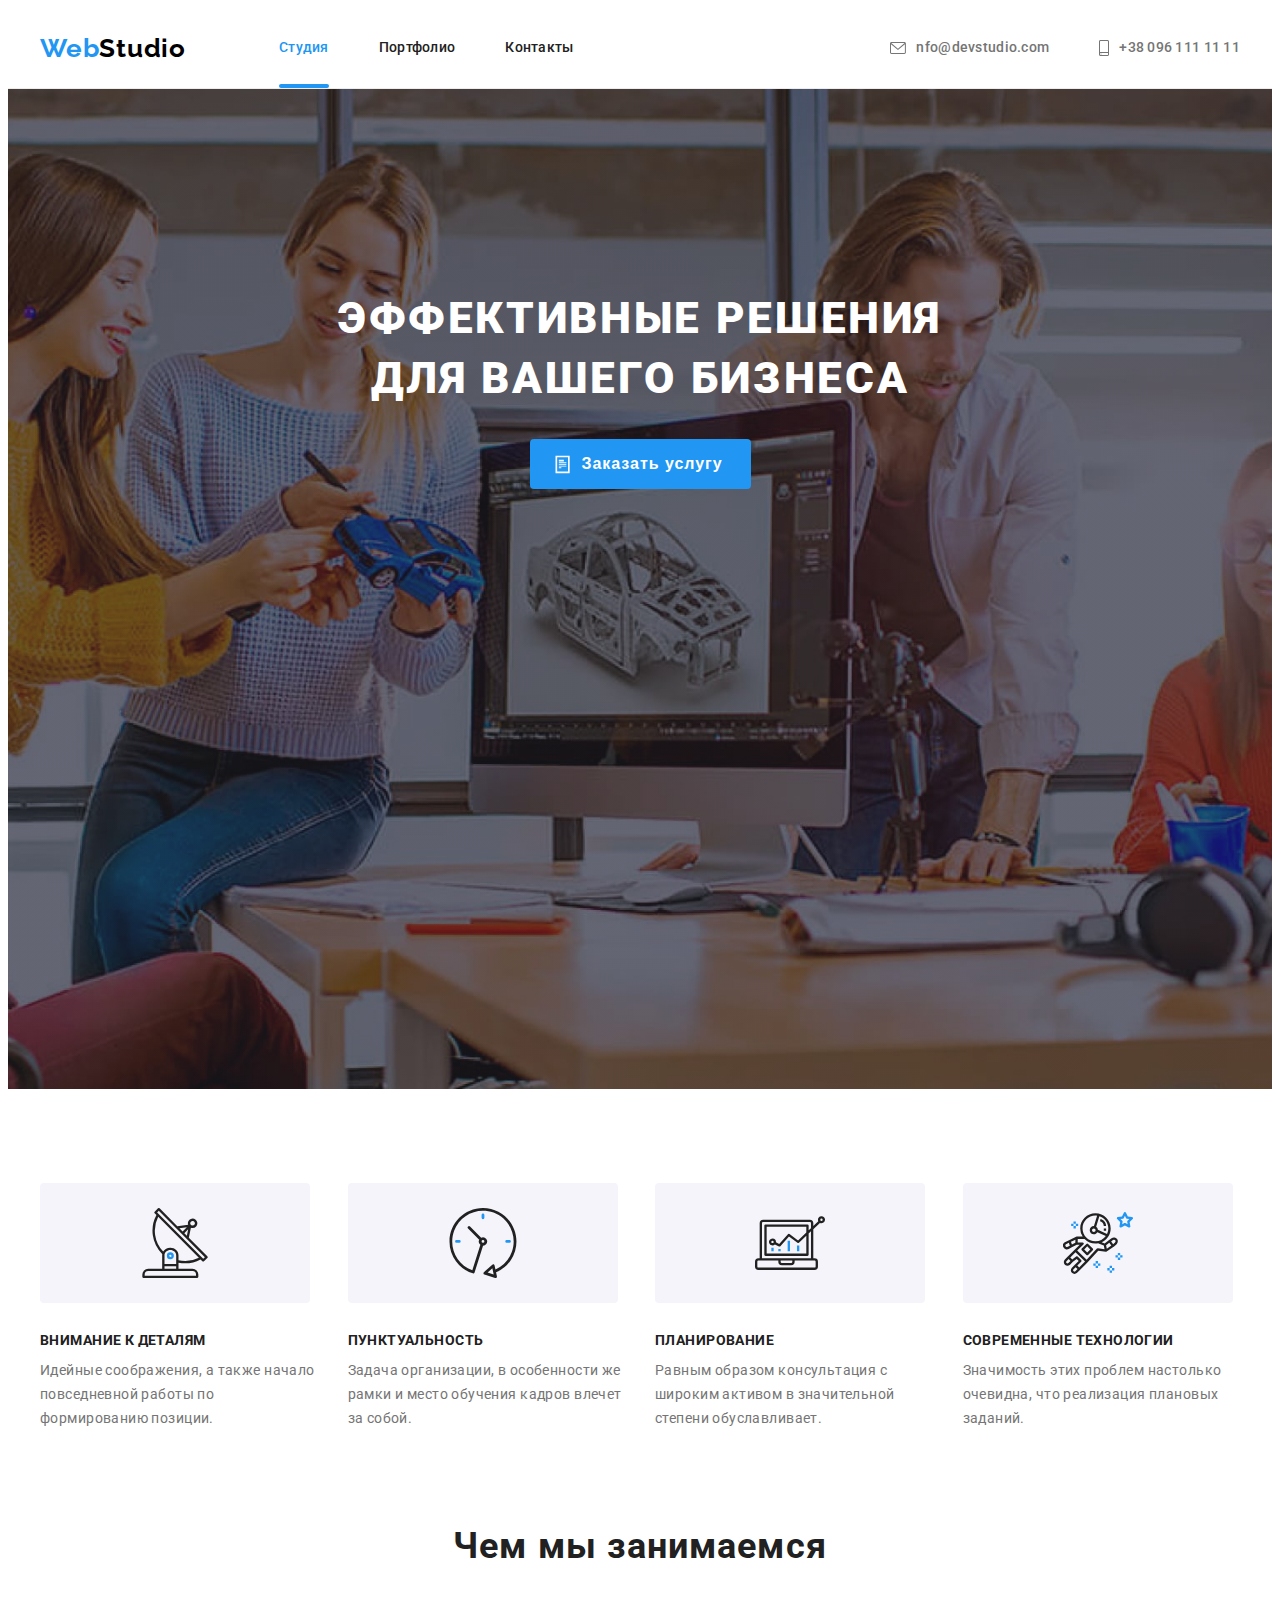
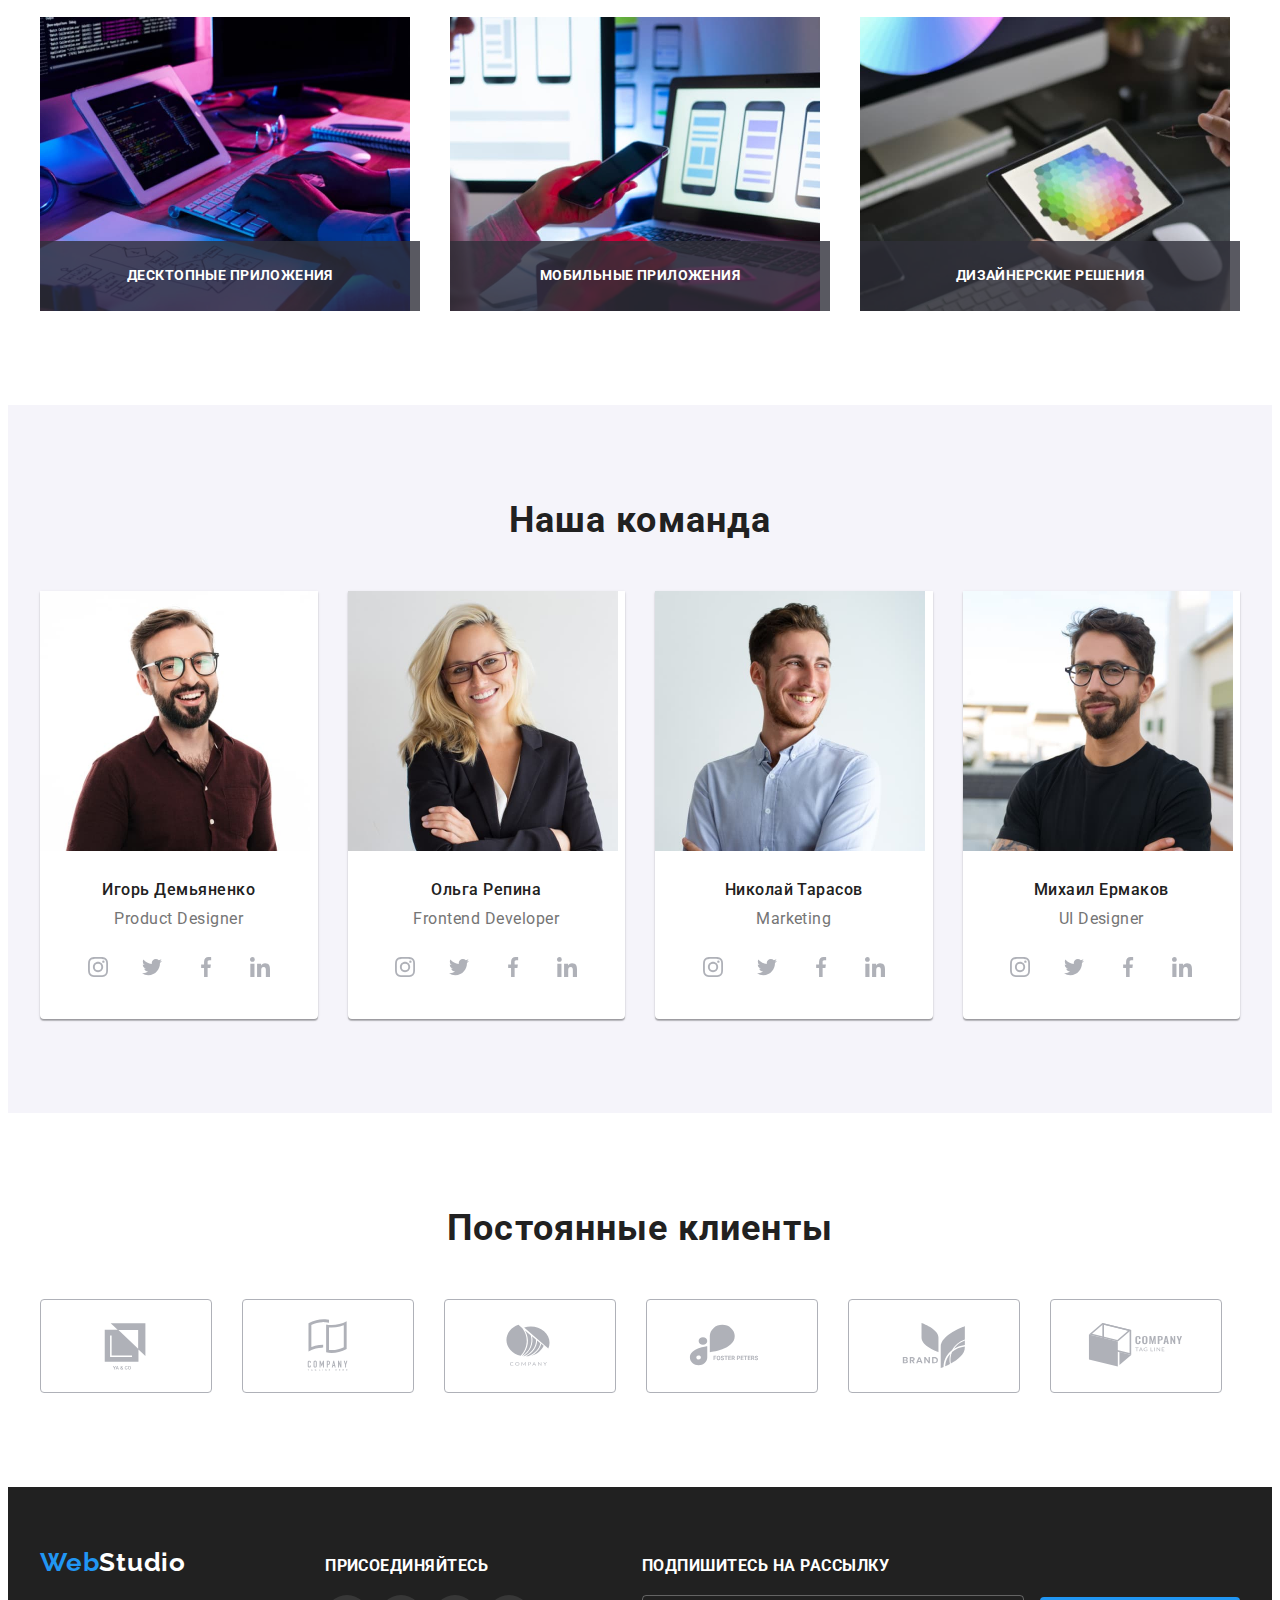
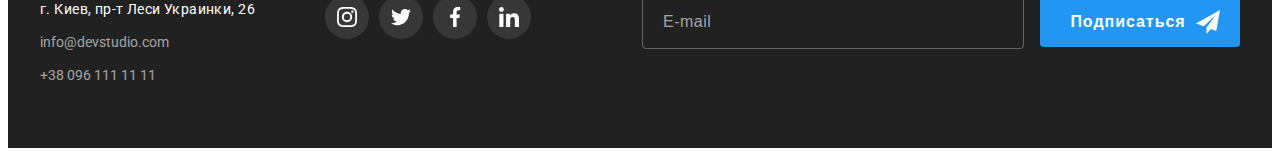
==== index.html @ 3bb55687 "стартовый репозиторий" ====
<!DOCTYPE html>
<html lang="ru">
  <head>
    <meta charset="UTF-8" />
    <meta http-equiv="X-UA-Compatible" content="IE=edge" />
    <meta name="viewport" content="width=device-width, initial-scale=1.0" />
    <title>СТУДИЯ</title>
    <link rel="preconnect" href="https://fonts.googleapis.com" />
    <link rel="preconnect" href="https://fonts.gstatic.com" crossorigin />
    <link rel="stylesheet" href="https://cdnjs.cloudflare.com/ajax/libs/modern-normalize/1.1.0/modern-normalize.min.css" integrity="sha512-wpPYUAdjBVSE4KJnH1VR1HeZfpl1ub8YT/NKx4PuQ5NmX2tKuGu6U/JRp5y+Y8XG2tV+wKQpNHVUX03MfMFn9Q==" crossorigin="anonymous" referrerpolicy="no-referrer" />
    <link href="https://fonts.googleapis.com/css2?family=Raleway:wght@700&family=Roboto:wght@400;500;700;900&display=swap" rel="stylesheet" />
    <link rel="stylesheet" href="./css/styles.css" />
  </head>

  <body class="body">
    <!-- HEADER -->
    <header class="page-header">
      <div class="container header-container">
        <nav class="nav">
          <a href="./index.html" class="link header-logo logo header-link" lang="en"><span class="accent">Web</span>Studio</a>
          <ul class="list nav-list">
            <li class="nav-item">
              <a href="./index.html" class="link nav-link header-link current">Студия</a>
            </li>
            <li class="nav-item">
              <a href="./portfolio.html" class="link nav-link header-link">Портфолио</a>
            </li>
            <li class="nav-item">
              <a href="#" class="link nav-link header-link">Контакты</a>
            </li>
          </ul>
        </nav>
        <ul class="list nav-address">
          <li class="address-item">
            <a href="mailto:info@devstudio.com" class="link header-contacts header-link">
              <svg class="header-icon" width="16" height="12">
                <use href="./images/sprite.svg#envelope"></use></svg
              >nfo@devstudio.com</a
            >
          </li>
          <li class="address-item">
            <a href="tel:+380961111111" class="link header-contacts header-link"
              ><svg class="header-icon" width="10" height="16">
                <use href="./images/sprite.svg#smartphone"></use></svg
              >+38 096 111 11 11</a
            >
          </li>
        </ul>
      </div>
    </header>

    <main>
      <!-- hero -->
      <section class="hero">
        <div class="container">
          <h1 class="hero-title">Эффективные решения для вашего бизнеса</h1>
          <button type="button" class="button hero-button" data-modal-open>
            <svg class="hero-icon" width="20" height="25">
              <use href="./images/sprite.svg#file"></use>
            </svg>
            <svg class="hero-icon-second" width="20" height="25">
              <use href="./images/sprite.svg#fileadd"></use>
            </svg>
            Заказать услугу
          </button>
        </div>
      </section>

      <!-- Наши преимущества -->
      <section class="advant section">
        <div class="container">
          <h2 class="visually-hidden">Наши преимущества</h2>
          <ul class="list section-list">
            <li class="advant-item item">
              <div class="advant-inner">
                <svg class="advant-icon" width="70" height="70">
                  <use href="./images/sprite.svg#antenna"></use>
                </svg>
              </div>
              <h3 class="advant-title">Внимание к деталям</h3>
              <p class="advant-text">Идейные соображения, а также начало повседневной работы по формированию позиции.</p>
            </li>
            <li class="advant-item item">
              <div class="advant-inner">
                <svg class="advant-icon" width="70" height="70">
                  <use href="./images/sprite.svg#clock"></use>
                </svg>
              </div>
              <h3 class="advant-title">Пунктуальность</h3>
              <p class="advant-text">Задача организации, в особенности же рамки и место обучения кадров влечет за собой.</p>
            </li>
            <li class="advant-item item">
              <div class="advant-inner">
                <svg class="advant-icon" width="70" height="70">
                  <use href="./images/sprite.svg#diagram"></use>
                </svg>
              </div>
              <h3 class="advant-title">Планирование</h3>
              <p class="advant-text">Равным образом консультация с широким активом в значительной степени обуславливает.</p>
            </li>
            <li class="advant-item item">
              <div class="advant-inner">
                <svg class="advant-icon" width="70" height="70">
                  <use href="./images/sprite.svg#astronaut"></use>
                </svg>
              </div>
              <h3 class="advant-title">Современные технологии</h3>
              <p class="advant-text">Значимость этих проблем настолько очевидна, что реализация плановых заданий.</p>
            </li>
          </ul>
        </div>
      </section>

      <!-- Чем мы занимаемся -->
      <section class="branches-section section">
        <div class="container">
          <h2 class="title section-title">Чем мы занимаемся</h2>
          <ul class="list section-list">
            <li class="branches-item item iitem">
              <img src="./images/desktop.jpg" alt="Десктопные приложения" width="370" height="294" />
              <div class="text-inner">
                <p class="brunches-text">Десктопные приложения</p>
              </div>
            </li>
            <li class="branches-item item">
              <img src="./images/mobile.jpg" alt="Мобильные приложения" width="370" height="294" />
              <div class="text-inner">
                <p class="brunches-text">Мобильные приложения</p>
              </div>
            </li>
            <li class="branches-item item">
              <img src="./images/design.jpg" alt="Дизайнерские решения" width="370" height="294" />
              <div class="text-inner">
                <p class="brunches-text">Дизайнерские решения</p>
              </div>
            </li>
          </ul>
        </div>
      </section>

      <!-- Наша команда -->
      <section class="team-section section">
        <div class="container">
          <h2 class="title section-title">Наша команда</h2>
          <ul class="list section-list">
            <li class="team-item item">
              <img src="./images/productdesigner.jpg" alt="Фото Игорь Демьяненко" width="270" height="260" />
              <div class="team-info">
                <h3 class="team-name">Игорь Демьяненко</h3>
                <p class="team-descr" lang="en">Product Designer</p>
                <!-- *Иконки соцсетей -->
                <ul class="social list">
                  <li class="social-item item">
                    <a href="#" class="social-link link" target="_blank" rel="noopener noreferrer nofollow" aria-label="instagram">
                      <svg class="social-icon" width="20" height="20">
                        <use href="./images/sprite.svg#instagram"></use>
                      </svg>
                    </a>
                  </li>
                  <li class="social-item item">
                    <a href="#" class="social-link link" target="_blank" rel="noopener noreferrer nofollow" aria-label="instagram">
                      <svg class="social-icon" width="20" height="20">
                        <use href="./images/sprite.svg#twitter"></use>
                      </svg>
                    </a>
                  </li>
                  <li class="social-item item">
                    <a href="#" class="social-link link" target="_blank" rel="noopener noreferrer nofollow" aria-label="instagram">
                      <svg class="social-icon" width="20" height="20">
                        <use href="./images/sprite.svg#facebook"></use>
                      </svg>
                    </a>
                  </li>
                  <li class="social-item item">
                    <a href="#" class="social-link link" target="_blank" rel="noopener noreferrer nofollow" aria-label="instagram">
                      <svg class="social-icon" width="20" height="20">
                        <use href="./images/sprite.svg#linkedin"></use>
                      </svg>
                    </a>
                  </li>
                </ul>
              </div>
            </li>
            <li class="team-item item">
              <img src="./images/frontenddeveloper.jpg" alt="Фото Ольга Репина" width="270" height="260" />
              <div class="team-info">
                <h3 class="team-name">Ольга Репина</h3>
                <p class="team-descr" lang="en">Frontend Developer</p>
                <ul class="social list">
                  <li class="social-item item">
                    <a href="#" class="social-link link" target="_blank" rel="noopener noreferrer nofollow" aria-label="instagram">
                      <svg class="social-icon" width="20" height="20">
                        <use href="./images/sprite.svg#instagram"></use>
                      </svg>
                    </a>
                  </li>
                  <li class="social-item item">
                    <a href="#" class="social-link link" target="_blank" rel="noopener noreferrer nofollow" aria-label="instagram">
                      <svg class="social-icon" width="20" height="20">
                        <use href="./images/sprite.svg#twitter"></use>
                      </svg>
                    </a>
                  </li>
                  <li class="social-item item">
                    <a href="#" class="social-link link" target="_blank" rel="noopener noreferrer nofollow" aria-label="instagram">
                      <svg class="social-icon" width="20" height="20">
                        <use href="./images/sprite.svg#facebook"></use>
                      </svg>
                    </a>
                  </li>
                  <li class="social-item item">
                    <a href="#" class="social-link link" target="_blank" rel="noopener noreferrer nofollow" aria-label="instagram">
                      <svg class="social-icon" width="20" height="20">
                        <use href="./images/sprite.svg#linkedin"></use>
                      </svg>
                    </a>
                  </li>
                </ul>
              </div>
            </li>
            <li class="team-item item">
              <img src="./images/marketing.jpg" alt="Фото Николай Тарасов" width="270" height="260" />
              <div class="team-info">
                <h3 class="team-name">Николай Тарасов</h3>
                <p class="team-descr" lang="en">Marketing</p>
                <ul class="social list">
                  <li class="social-item item">
                    <a href="#" class="social-link link" target="_blank" rel="noopener noreferrer nofollow" aria-label="instagram">
                      <svg class="social-icon" width="20" height="20">
                        <use href="./images/sprite.svg#instagram"></use>
                      </svg>
                    </a>
                  </li>
                  <li class="social-item item">
                    <a href="#" class="social-link link" target="_blank" rel="noopener noreferrer nofollow" aria-label="instagram">
                      <svg class="social-icon" width="20" height="20">
                        <use href="./images/sprite.svg#twitter"></use>
                      </svg>
                    </a>
                  </li>
                  <li class="social-item item">
                    <a href="#" class="social-link link" target="_blank" rel="noopener noreferrer nofollow" aria-label="instagram">
                      <svg class="social-icon" width="20" height="20">
                        <use href="./images/sprite.svg#facebook"></use>
                      </svg>
                    </a>
                  </li>
                  <li class="social-item item">
                    <a href="#" class="social-link link" target="_blank" rel="noopener noreferrer nofollow" aria-label="instagram">
                      <svg class="social-icon" width="20" height="20">
                        <use href="./images/sprite.svg#linkedin"></use>
                      </svg>
                    </a>
                  </li>
                </ul>
              </div>
            </li>
            <li class="team-item item">
              <img src="./images/uidesigner.jpg" alt="Фото Михаил Ермаков" width="270" height="260" />
              <div class="team-info">
                <h3 class="team-name">Михаил Ермаков</h3>
                <p class="team-descr" lang="en">UI Designer</p>
                <ul class="social list">
                  <li class="social-item item">
                    <a href="#" class="social-link link" target="_blank" rel="noopener noreferrer nofollow" aria-label="instagram">
                      <svg class="social-icon" width="20" height="20">
                        <use href="./images/sprite.svg#instagram"></use>
                      </svg>
                    </a>
                  </li>
                  <li class="social-item item">
                    <a href="#" class="social-link link" target="_blank" rel="noopener noreferrer nofollow" aria-label="instagram">
                      <svg class="social-icon" width="20" height="20">
                        <use href="./images/sprite.svg#twitter"></use>
                      </svg>
                    </a>
                  </li>
                  <li class="social-item item">
                    <a href="#" class="social-link link" target="_blank" rel="noopener noreferrer nofollow" aria-label="instagram">
                      <svg class="social-icon" width="20" height="20">
                        <use href="./images/sprite.svg#facebook"></use>
                      </svg>
                    </a>
                  </li>
                  <li class="social-item item">
                    <a href="#" class="social-link link" target="_blank" rel="noopener noreferrer nofollow" aria-label="instagram">
                      <svg class="social-icon" width="20" height="20">
                        <use href="./images/sprite.svg#linkedin"></use>
                      </svg>
                    </a>
                  </li>
                </ul>
              </div>
            </li>
          </ul>
        </div>
      </section>
    </main>

    <!-- Постоянные клиенты -->
    <section class="section">
      <div class="container">
        <h2 class="title section-title">Постоянные клиенты</h2>
        <ul class="client-list list">
          <li class="client-item item">
            <a href="#" class="link client-link" target="_blank" rel="noopener noreferrer nofollow" aria-label="yaco">
              <svg class="client-icon" width="106" height="60">
                <use href="./images/sprite.svg#yaco"></use>
              </svg>
            </a>
          </li>
          <li class="client-item item">
            <a href="#" class="link client-link" target="_blank" rel="noopener noreferrer nofollow" aria-label="tag line here">
              <svg class="client-icon" width="106" height="60">
                <use href="./images/sprite.svg#here"></use>
              </svg>
            </a>
          </li>
          <li class="client-item item">
            <a href="#" class="link client-link" target="_blank" rel="noopener noreferrer nofollow" aria-label="company">
              <svg class="client-icon" width="106" height="60">
                <use href="./images/sprite.svg#company"></use>
              </svg>
            </a>
          </li>
          <li class="client-item item">
            <a href="#" class="link client-link" target="_blank" rel="noopener noreferrer nofollow" aria-label="foster petters">
              <svg class="client-icon" width="106" height="60">
                <use href="./images/sprite.svg#foster"></use>
              </svg>
            </a>
          </li>
          <li class="client-item item">
            <a href="#" class="link client-link" target="_blank" rel="noopener noreferrer nofollow" aria-label="brand">
              <svg class="client-icon" width="106" height="60">
                <use href="./images/sprite.svg#brand"></use>
              </svg>
            </a>
          </li>
          <li class="client-item item">
            <a href="#" class="link client-link" target="_blank" rel="noopener noreferrer nofollow" aria-label="tag line">
              <svg class="client-icon" width="106" height="60">
                <use href="./images/sprite.svg#tagline"></use>
              </svg>
            </a>
          </li>
        </ul>
      </div>
    </section>

    <footer class="footer">
      <div class="container footer-container">
        <div>
          <a href="./index.html" class="logo footer-logo link footer-link" lang="en"> <span class="accent">Web</span>Studio</a>
          <address class="address">
            <ul class="list footer-list">
              <li class="footer-item">
                <a href="https://www.google.com.ua/maps/place/бул.+Леси+Украинки,+26,+Киев,+02000/@50.4265807,30.5361971,17z/data=!3m1!4b1!4m5!3m4!1s0x40d4cf0e033ecbe9:0x57a4dffefec77da0!8m2!3d50.4265807!4d30.5383858?hl=ru" class="footer-address link footer-link"> г. Киев, пр-т Леси Украинки, 26 </a>
              </li>
              <li class="footer-item">
                <a href="mailto:info@devstudio.com" class="footer-contacts link footer-link">info@devstudio.com</a>
              </li>
              <li class="footer-item">
                <a href="tel:+380961111111" class="footer-contacts link footer-link">+38 096 111 11 11</a>
              </li>
            </ul>
          </address>
        </div>
        <div class="footer-inner">
          <p class="footer-slogan">Присоединяйтесь</p>
          <ul class="social list">
            <li class="social-item item">
              <a href="#" class="social-link join-link link" target="_blank" rel="noopener noreferrer nofollow" aria-label="instagram">
                <svg class="join-icon" width="20" height="20">
                  <use href="./images/sprite.svg#instagram"></use>
                </svg>
              </a>
            </li>
            <li class="social-item item">
              <a href="#" class="social-link join-link link" target="_blank" rel="noopener noreferrer nofollow" aria-label="instagram">
                <svg class="join-icon" width="20" height="20">
                  <use href="./images/sprite.svg#twitter"></use>
                </svg>
              </a>
            </li>
            <li class="social-item item">
              <a href="#" class="social-link join-link link" target="_blank" rel="noopener noreferrer nofollow" aria-label="instagram">
                <svg class="join-icon" width="20" height="20">
                  <use href="./images/sprite.svg#facebook"></use>
                </svg>
              </a>
            </li>
            <li class="social-item item">
              <a href="#" class="social-link join-link link" target="_blank" rel="noopener noreferrer nofollow" aria-label="instagram">
                <svg class="join-icon" width="20" height="20">
                  <use href="./images/sprite.svg#linkedin"></use>
                </svg>
              </a>
            </li>
          </ul>
        </div>

        <!-- *Форма в footer  -->

        <form name="signup_form" autocomplete="on" novalidate class="form-footer">
          <label for="email" class="form-label">Подпишитесь на рассылку </label>
          <div class="input-inner">
            <input type="email" name="email" id="email" class="footer-input" placeholder="E-mail" />

            <button type="submit" class="button form-button">
              Подписаться
              <svg class="footer-icon" width="24" height="24">
                <use href="./images/sprite.svg#send"></use>
              </svg>
            </button>
          </div>
        </form>
      </div>
    </footer>

    <!-- *Модальное окно -->
    <div class="backdrop is-hidden" data-modal>
      <div class="modal-wrapper">
        <button type="button" class="modal-button" data-modal-close>
          <svg class="icon-modal" width="18px" height="18px">
            <use href="./images/sprite.svg#close"></use>
          </svg>
        </button>
        <b class="form-title">Оставьте свои данные, мы вам перезвоним</b>
        <form class="modal-form">
          <label class="modal-label">
            <span class="label-name">Имя</span>
            <input type="text" name="user-name" class="modal-input" required />
            <svg class="label-icon" width="18" height="18">
              <use href="./images/sprite.svg#person"></use>
            </svg>
          </label>

          <label class="modal-label">
            <span class="label-name">Телефон</span>
            <input type="tel" name="user-tell" class="modal-input" required />
            <svg class="label-icon" width="18" height="18">
              <use href="./images/sprite.svg#phone"></use>
            </svg>
          </label>

          <label class="modal-label">
            <span class="label-name">Почта</span>
            <input type="email" name="user-email" class="modal-input" placeholder=" " required />
            <svg class="label-icon" width="18" height="18">
              <use href="./images/sprite.svg#email"></use>
            </svg>
          </label>

          <label class="modal-label">
            <span class="label-name">Комментарий</span>
            <textarea name="user-feedback" rows="5" placeholder="Введите текст" class="modal-inpu feedback"></textarea>
          </label>

          <label class="checkbox-label">
            <input type="checkbox" name="checkbox" class="visually-hidden checkbox" />
            <svg class="checkbox-icon" width="11" height="8">
              <use href="./images/sprite.svg#check"></use>
            </svg>
            <span class="checkbox-text">Соглашаюсь с рассылкой и принимаю</span>
            <a href="#" class="checkbox-link">Условия договора</a>
          </label>

          <button type="submit" class="submit-btn button">Отправить</button>
        </form>
      </div>
    </div>

    <!-- *Подключение js -->
    <script src="./js/modal.js"></script>
  </body>
</html>
---- css/styles.css ----
:root {
  --primary-background-color: #ffffff;
  --secondary-background-color: #f5f4fa;
  --hero-background-color: #2f303a;
  --branches-bg-color: rgba(47, 48, 58, 0.8);
  --modal-bg-color: rgba(0, 0, 0, 0.2);

  --title-color: #212121;
  --secondary-title-color: #ffffff;
  --text-color: #757575;
  --logo-color: #000000;
  --accent-color: #2196f3;
  --header-border-color: #ececec;
  --hero-hover-color: #188ce8;
  --footer-address-color: rgba(255, 255, 255, 0.6);
  --portf-btn-color: #f5f4fa;
  --portf-border-color: #eeeeee;

  --social-icon-color: #afb1b8;
  --social-icon-hover-color: #ffffff;
  --advant-icon-bg-color: #f5f4fa;
  --client-icon-border-color: #afb1b8;
  --footer-icon-bg-color: rgba(255, 255, 255, 0.1);

  --main-font: "Roboto", sans-serif;
  --accent-font: "Raleway", sans-serif;
  --hero-size: 44px;
  --title-size: 36px;
  --subtitle-size: 18px;
  --note-size: 16px;
  --text-size: 14px;
  --hero-weight: 900;
  --head-weight: 700;
  --secondary-weight: 500;
  --main-weight: 400;

  --timing-function: cubic-bezier(0.4, 0, 0.2, 1);
}

/* section {
  background-color: aquamarine;
  outline: 2px solid yellow;
} */

h1,
h2,
h3,
h4,
li,
ul,
p {
  margin-top: 0;
  margin-bottom: 0;
}

a {
  text-decoration: none;
}

img {
  display: block;
  max-width: 100%;
  height: auto;
}
body {
  font-family: var(--main-font);
  font-style: normal;
  color: var(--text-color);
  background-color: var(--primary-background-color);
}

/* скрытый заголовок */
.visually-hidden {
  position: absolute;
  white-space: nowrap;
  width: 1px;
  height: 1px;
  overflow: hidden;
  border: 0;
  padding: 0;
  clip: rect(0 0 0 0);
  clip-path: inset(50%);
  margin: -1px;
}

.link {
  font-size: 14px;
  color: var(--title-color);
}
.list {
  padding-left: 0;
  list-style: none;
}

.header-link:hover,
.header-link:focus {
  color: var(--accent-color);
}

/* ссылки в header  */
.header-link {
  transition: color 250ms var(--timing-function);
}

.current {
  color: var(--accent-color);
}

.button {
  font-style: inherit;
  cursor: pointer;
  border: none;
  border-radius: 4px;
}

/* .item:not(:last-child) {
  margin-right: 30px;
} */

.container {
  margin: 0 auto;
  max-width: 1200px;
  padding-left: 15px;
  padding-right: 15px;

  /* outline: 2px solid tomato; */
}

.section {
  padding-top: 94px;
  padding-bottom: 94px;
}

/* Header */

.page-header {
  border-bottom: 1px solid var(--header-border-color);
}

.logo {
  font-family: var(--accent-font);
  font-weight: var(--head-weight);
  font-size: 26px;
  line-height: 1.19;
  letter-spacing: 0.03em;
  color: var(--logo-color);
  /* transition: color 250ms cubic-bezier(0.4, 0, 0.2, 1); */
}

.header-logo {
  padding-top: 24px;
  padding-bottom: 24px;
}
.accent {
  color: var(--accent-color);
}

.header-container {
  display: flex;
}

/* кнопки навигации */
.nav-link {
  position: relative;
  display: block;
  font-weight: var(--secondary-weight);
  line-height: 1.14;
  letter-spacing: 0.02em;
}

.nav-link::before,
.nav-link::before {
  position: absolute;
  bottom: 0;
  left: 0;
  content: "";
  width: 100%;
  height: 4px;
  background-color: var(--accent-color);
  border-radius: 2px;
  transform: scaleX(0);
  transform-origin: 0 0;
  transition: transform 250ms var(--timing-function);
}
/* *Полоска под ссылками в header  */
.nav-link:hover::before,
.nav-link:focus::before {
  transform: scaleX(1);
}

.current::after {
  position: absolute;
  bottom: 0;
  left: 0;
  content: "";
  width: 100%;
  height: 4px;
  background-color: var(--accent-color);
  border-radius: 2px;
}

/* адрес в header  */
.header-contacts {
  display: flex;
  align-items: center;
  font-weight: var(--secondary-weight);
  line-height: 1.14;
  letter-spacing: 0.02em;
  color: var(--text-color);
  transition: color 250ms cubic-bezier(0.4, 0, 0.2, 1);
}

/* Header в строку */
/* .page-header, */
.nav,
.nav-list,
.nav-address {
  display: flex;
  align-items: center;
}

.nav-link,
.header-contacts {
  padding-top: 32px;
  padding-bottom: 32px;
}

.nav-item {
  margin-left: 93px;
}

.nav-item + .nav-item {
  margin-left: 50px;
}

.address-item + .address-item {
  margin-left: 50px;
}

.nav-address {
  margin-left: auto;
}

.header-icon {
  margin-right: 10px;
  fill: currentColor;
}
/* *Цвет иконок адреса в header при ховере */
.header-contacts:hover .header-icon,
.header-contacts:focus .header-icon {
  fill: currentColor;
}

/* hero */
.hero {
  margin: 0 auto;
  padding-top: 200px;
  padding-bottom: 200px;
  background-color: var(--hero-background-color);
  background-image: linear-gradient(to right, rgba(47, 48, 58, 0.4), rgba(47, 48, 58, 0.4)), url(../images/bground.jpg);
  max-width: 1600px;
  height: 600px;
  background-size: cover;
  background-position: center;
}
/* заголовок героя h1*/
.hero-title {
  margin: 0 auto 30px;
  text-align: center;
  width: 696px;
  font-weight: var(--hero-weight);
  font-size: var(--hero-size);
  line-height: 1.36;
  letter-spacing: 0.06em;
  text-transform: uppercase;
  color: var(--secondary-title-color);
}

/* кнопка героя */
.hero-button {
  position: relative;
  overflow: hidden;
  display: flex;
  align-items: center;
  justify-content: center;
  margin: 0 auto;
  padding: 10px 28px 10px 52px;
  min-width: 200px;
  font-weight: var(--head-weight);
  font-size: var(--note-size);
  line-height: 1.88;
  letter-spacing: 0.06em;
  color: var(--secondary-title-color);
  background-color: var(--accent-color);
  transition: background-color 250ms var(--timing-function);
}

/* .hero-button::before{
  content: "";
  display: block;
  align-items: center;
  justify-content: center;
  width: 24px;
  height: 24px;
  background-image: url(../images/icons/twitter.svg);
  background-position: center;
  background-repeat: no-repeat;
  background-size: contain;
} */

.hero-button:hover,
.hero-button:focus {
  background-color: var(--hero-hover-color);
}

.hero-icon {
  position: absolute;
  top: 50%;
  left: 15%;
  transform: translate(-50%, -50%);
  transition: transform 250ms var(--timing-function);
  fill: var(--secondary-title-color);
}

.hero-icon-second {
  position: absolute;
  top: 50%;
  left: 15%;
  transform: translate(-54%, 90%);
  transition: transform 250ms var(--timing-function);
  fill: var(--secondary-title-color);
}

.hero-button:hover .hero-icon {
  transform: translate(-55%, -195%);
}

.hero-button:hover .hero-icon-second {
  transform: translate(-55%, -50%);
}

/* Преимущества  */
/* Заголовки h3 */

.advant-inner {
  display: flex;
  align-items: center;
  justify-content: center;
  margin-bottom: 30px;
  width: 270px;
  height: 120px;
  background-color: var(--advant-icon-bg-color);
  border-radius: 4px;
}

.advant-title {
  margin-bottom: 10px;
  font-weight: var(--head-weight);
  font-size: var(--text-size);
  line-height: 1.14;
  text-transform: uppercase;
  letter-spacing: 0.03em;
  color: var(--title-color);
}

.advant-item {
  min-width: 270px;
  flex-basis: calc(100% / 4 - 30px);
  margin-left: 30px;
  /* outline: 2px solid yellow; */
}

/* текст преимущества p */
.advant-text {
  font-size: var(--text-size);
  line-height: 1.71;
  letter-spacing: 0.03em;
}

.section-list {
  display: flex;
  flex-wrap: wrap;
  margin-left: -30px;
}

/* названия секций h2*/
.title {
  font-size: var(--title-size);
  line-height: 1.17;
  letter-spacing: 0.03em;
  text-align: center;
  color: var(--title-color);
}

/* Чем мы занимаемся */
.branches-section {
  padding-top: 0;
}

.branches-item {
  position: relative;
}
.text-inner {
  display: flex;
  position: absolute;
  width: 100%;
  height: 70px;
  justify-content: center;
  align-items: center;
  bottom: 0px;
  background: var(--branches-bg-color);
}

.brunches-text {
  display: inline-block;
  font-weight: var(--head-weight);
  font-size: var(--text-size);
  line-height: 1.14;
  letter-spacing: 0.03em;
  text-transform: uppercase;

  color: var(--secondary-title-color);
}

.branches-item {
  min-width: 270px;
  flex-basis: calc(100% / 3 - 30px);
  margin-left: 30px;
  /* outline: 2px solid yellow; */
}

/* Наша команда */
.team-section {
  background-color: var(--secondary-background-color);
}

.section-title {
  margin-bottom: 50px;
}

.team-item {
  min-width: 270px;
  flex-basis: calc(100% / 4 - 30px);
  margin-left: 30px;
  /* outline: 2px solid yellow; */
  box-shadow: 0px 1px 3px rgba(0, 0, 0, 0.12), 0px 1px 1px rgba(0, 0, 0, 0.14), 0px 2px 1px rgba(0, 0, 0, 0.2);
  border-radius: 0px 0px 4px 4px;
  background-color: var(--primary-background-color);
}

/* имя фамилия h2 */
.team-info {
  padding-top: 30px;
  padding-bottom: 30px;
  /* outline: 2.5px dashed red; */
}

.team-name {
  margin-bottom: 10px;
  font-weight: var(--secondary-weight);
  font-size: var(--note-size);
  line-height: 1.18;
  letter-spacing: 0.03em;
  text-align: center;
  color: var(--title-color);
}

/* должности p */
.team-descr {
  margin-bottom: 16px;
  font-size: var(--note-size);
  line-height: 1.18;
  letter-spacing: 0.03em;
  text-align: center;
  color: var(--text-color);
}

.social {
  display: flex;
  justify-content: center;
  align-items: center;
}

.social-link {
  display: flex;
  justify-content: center;
  align-items: center;
  width: 44px;
  height: 44px;
  background-color: var(--primary-background-color);
  border-radius: 50%;
  transition: background-color 250ms cubic-bezier(0.4, 0, 0.2, 1);
}

.social-item + .social-item {
  margin-left: 10px;
}

.social-icon {
  fill: var(--social-icon-color);
  transition: fill 250ms cubic-bezier(0.4, 0, 0.2, 1);
}
/* *Ховер подложки иконок соцсетей */
.social-link:hover,
.social-link:focus {
  background-color: var(--accent-color);
}
/** Ховер иконок соцсетей */
.social-link:hover .social-icon,
.social-link:focus .social-icon {
  fill: var(--social-icon-hover-color);
}

/* *Постоянные клиенты */

.client-list {
  display: flex;
  gap: 30px;
}

.client-link {
  display: flex;
  justify-content: center;
  align-items: center;
  width: 170px;
  height: 92px;
  border: 1px solid var(--social-icon-color);
  fill: var(--social-icon-color);
  border-radius: 4px;
  transition: border 250ms cubic-bezier(0.4, 0, 0.2, 1);
}

.client-icon {
  transition: fill 250ms cubic-bezier(0.4, 0, 0.2, 1);
}

/* *Ховер бордера постоянных клиентов */
.client-link:hover,
.client-link:focus {
  border-color: var(--accent-color);
}
/* *Ховер иконки постоянных клтиентов */
.client-link:hover .client-icon,
.client-link:focus .client-icon {
  fill: var(--accent-color);
}

/* Footer */
.footer {
  padding-top: 60px;
  padding-bottom: 60px;
  background-color: var(--title-color);
}

.footer-container {
  display: flex;
  align-items: baseline;
  /* column-gap: 70px; */
}

.footer-logo {
  display: block;
  margin-bottom: 20px;
  color: var(--primary-background-color);
}
.footer-item:not(:last-child) {
  display: block;
  margin-bottom: 9px;
}
.address {
  font-style: inherit;
}

.footer-address {
  line-height: 1.71;
  letter-spacing: 0.03em;
  color: var(--primary-background-color);
}

.footer-contacts {
  line-height: 1.71;
  color: var(--footer-address-color);
}

.footer-link {
  transition: color 250ms cubic-bezier(0.4, 0, 0.2, 1);
}

.footer-link:hover,
.footer-link:focus {
  color: var(--accent-color);
}

.footer-inner {
  display: block;
  width: 206px;
  margin-left: 70px;
}

.footer-slogan {
  margin-bottom: 20px;
  font-family: var(--main-font);
  font-weight: var(--head-weight);
  line-height: 1.14;
  letter-spacing: 0.03em;
  text-transform: uppercase;
  color: var(--secondary-title-color);
}

.join-icon {
  fill: var(--secondary-title-color);
}

.join-link {
  background-color: var(--footer-icon-bg-color);
}

/* ПОРТФОЛИО */
.portf-btn {
  padding: 6px 22px;
  font-weight: var(--secondary-weight);
  font-size: var(--note-size);
  line-height: 1.62;
  text-align: center;
  letter-spacing: 0.03em;
  color: var(--title-color);
  background-color: var(--secondary-background-color);
  transition: color 250ms var(--timing-function), background-color 250ms var(--timing-function), box-shadow 250ms var(--timing-function);
}

.portf-btn:hover,
.portf-btn:focus {
  background-color: var(--accent-color);
  color: var(--primary-background-color);
  box-shadow: 0px 3px 1px rgba(0, 0, 0, 0.1), 0px 1px 2px rgba(0, 0, 0, 0.08), 0px 2px 2px rgba(0, 0, 0, 0.12);
}

.current-btn {
  color: var(--portf-btn-color);
  background-color: var(--accent-color);
}

.portf-list,
.button-list {
  display: flex;
  justify-content: center;
  flex-wrap: wrap;
}

.button-list {
  margin-bottom: 50px;
}

.button-item:not(:last-child) {
  margin-right: 8px;
}

.portf-list {
  gap: 30px;
}

.portf-item {
  transition: box-shadow 250ms var(--timing-function);
}

.portf-name {
  margin-bottom: 4px;
  font-weight: var(--head-weight);
  font-size: var(--subtitle-size);
  line-height: 2;
  letter-spacing: 0.03em;

  color: var(--title-color);
}

.portf-descr {
  font-size: var(--note-size);
  line-height: 1.87;
  letter-spacing: 0.03em;
  color: var(--text-color);
}

.border {
  padding-top: 20px;
  padding-bottom: 20px;
  padding-left: 24px;
  padding-right: 24px;
  border: 1px solid var(--portf-border-color);
}

.portf-link {
  display: block;
}

.portf-item:hover {
  box-shadow: 0px 1px 1px rgb(0 0 0 / 12%), 0px 4px 4px rgb(0 0 0 / 6%), 1px 4px 6px rgb(0 0 0 / 16%);
}

.portf-item:hover .portf-text-hover {
  transform: translateY(0);
}

.dropdown-inner {
  position: relative;
  overflow: hidden;
}

.portf-text-hover {
  position: absolute;
  left: 0;
  top: 0;

  width: 370px;
  height: 294px;
  padding: 63px 24px;

  font-weight: 400;
  font-size: 18px;
  line-height: 1.56;
  color: #ffffff;

  background: rgba(33, 150, 243, 0.9);
  transform: translateY(102%);
  transition: transform 250ms var(--timing-function);
}

/* *Модальное окно */

.backdrop {
  position: fixed;
  top: 0;
  left: 0;
  width: 100%;
  height: 100%;
  background-color: var(--modal-bg-color);
  transition: visibility 500ms var(--timing-function), opacity 500ms var(--timing-function);
}

.backdrop.is-hidden {
  opacity: 0;
  visibility: hidden;
  pointer-events: none;
}

.modal-wrapper {
  position: absolute;
  top: 50%;
  left: 50%;
  transform: translate(-50%, -50%);
  transition: opacity 500ms var(--timing-function), transform 500ms var(--timing-function);
  width: 528px;
  height: 581px;
  padding-top: 40px;
  padding-left: 40px;
  padding-right: 40px;
  box-shadow: 0px 1px 3px rgba(0, 0, 0, 0.12), 0px 1px 1px rgba(0, 0, 0, 0.14), 0px 2px 1px rgba(0, 0, 0, 0.2);
  border-radius: 4px;
  background-color: var(--primary-background-color);
}

.backdrop.is-hidden > .modal-wrapper {
  opacity: 0;
  transform: translate(-50%, 100%) scale(0.3);
}

.modal-button {
  position: absolute;
  top: 8px;
  right: 8px;
  display: flex;
  align-items: center;
  justify-content: center;
  padding: 0;
  width: 30px;
  height: 30px;
  cursor: pointer;
  border: 1px solid rgba(0, 0, 0, 0.1);
  border-radius: 50%;
  background-color: var(--secondary-background-color);
  transition: fill 250ms var(--timing-function), border 250ms var(--timing-function);
}

.modal-button:hover {
  fill: var(--accent-color);
  border: 2px solid var(--accent-color);
  background-color: var(--primary-background-color);
}

.modal-form {
  display: flex;
  flex-direction: column;
  gap: 10px;
}

.modal-label {
  position: relative;
  color: var(--title-color);
}

.form-title {
  display: inline-block;
  padding-bottom: 12px;
  font-weight: 700;
  font-size: 20px;
  line-height: 1.15;
  letter-spacing: 0.03em;

  color: #212121;
}

.modal-input {
  width: 100%;
  height: 40px;
  border: 1px solid rgba(33, 33, 33, 0.2);
  border-radius: 4px;
  padding-left: 40px;
  transition: border-color 300ms var(--timing-function), outline 300ms var(--timing-function);
}

.label-icon {
  position: absolute;
  top: 50%;
  left: 3%;
  fill: currentColor;
  transition: fill 300ms var(--timing-function);
}
/* *синяя рамка инпута при ховере */
.modal-label:hover .modal-input {
  border-color: var(--accent-color);
}
/* *синяя иконка инпута при ховере */
.modal-label:hover .label-icon {
  fill: var(--accent-color);
}
/* *синяя рамка инпута при фокусе */
.modal-input:focus {
  border-color: var(--accent-color);
  outline: 1px solid var(--accent-color);
}
/* *синяя иконка инпута при фокусе */
.modal-input:focus + .label-icon {
  fill: var(--accent-color);
}

/* .modal-input :placeholder-shown {
  border-color: var(--accent-color);
} */

.label-name {
  font-weight: 400;
  font-size: 12px;
  line-height: 1.15;
  letter-spacing: 0.01em;

  color: var(--text-color);
}

.feedback {
  padding: 12px 16px;
  resize: none;
  width: 100%;
  height: 120px;
  border: 1px solid rgba(33, 33, 33, 0.2);
  border-radius: 4px;
  transition: border-color 300ms var(--timing-function), outline 300ms var(--timing-function);
}

.feedback::placeholder {
  font-weight: 400;
  font-size: 12px;
  line-height: 1.15;
  letter-spacing: 0.01em;
  color: rgba(117, 117, 117, 0.5);
}

/* *синяя рамка поля ввода текста при ховере */
.modal-label:hover .feedback {
  border-color: var(--accent-color);
}
/* *синяя рамка поля ввода текста при фокусе */
.feedback:focus {
  border-color: var(--accent-color);
  outline: 1px solid var(--accent-color);
}

.checkbox-label {
  display: inline-flex;
  align-items: center;
  justify-content: center;
  cursor: pointer;
  /* outline: 2px dashed teal; */
}

.checkbox-icon {
  margin-right: 5px;
  border: 2px solid var(--title-color);
  border-radius: 4px;
  width: 18px;
  height: 18px;
  fill: #ffffff;
  transition: background-color 250ms var(--timing-function), border-color 300ms var(--timing-function);
}

.checkbox-label:hover .checkbox-icon {
  border-color: var(--accent-color);
}

.checkbox:focus + .checkbox-icon {
  border-color: var(--accent-color);
}

.checkbox:checked + .checkbox-icon {
  border-color: var(--accent-color);
  background-color: var(--accent-color);
}

.checkbox-text {
  font-weight: 400;
  font-size: 14px;
  line-height: 1.71;
  letter-spacing: 0.03em;
  color: #757575;
}

.checkbox-link {
  font-weight: 400;
  font-size: 14px;
  line-height: 1.71;
  letter-spacing: 0.03em;
  text-decoration-line: underline;

  color: #2196f3;
}

.submit-btn {
  position: relative;
  overflow: hidden;
  display: flex;
  align-items: center;
  justify-content: center;
  margin: 0 auto;
  padding: 10px 28px 10px 28px;
  min-width: 200px;
  font-weight: var(--head-weight);
  font-size: var(--note-size);
  line-height: 1.88;
  letter-spacing: 0.06em;
  color: var(--secondary-title-color);
  background-color: var(--accent-color);
  transition: background-color 250ms var(--timing-function), box-shadow 250ms var(--timing-function);
}

.submit-btn:hover {
  background-color: var(--hero-hover-color);
  box-shadow: 0px 3px 1px rgb(0 0 10 / 20%), 0px 1px 2px rgb(0 0 10 / 28%), 0px 2px 2px rgb(0 0 10 / 32%);
}

/* *Форма в footer * */
.form-footer {
  display: flex;
  flex-direction: column;
  margin-left: auto;
}

.form-label {
  display: block;
  padding-bottom: 20px;
  font-family: var(--main-font);
  font-weight: var(--head-weight);
  line-height: 1.14;
  letter-spacing: 0.03em;
  text-transform: uppercase;
  color: var(--secondary-title-color);
}

.footer-input {
  min-width: 358px;
  min-height: 50px;
  margin-right: 12px;
  padding-left: 20px;
  background-color: transparent;
  font-weight: var(--main-weight);
  font-size: var(--note-size);
  line-height: 1.25px;
  letter-spacing: 0.03em;
  cursor: pointer;
  border: 1px solid rgba(255, 255, 255, 0.3);
  border-radius: 4px;
  color: rgba(255, 255, 255, 0.6);
  transition: border 250ms var(--timing-function);
}

.footer-input:hover {
  border: 2px solid rgba(255, 255, 255, 0.7);
}

.footer-input::placeholder {
  font-weight: var(--main-weight);
  font-size: var(--note-size);
  line-height: 1.25px;
  letter-spacing: 0.03em;
  color: rgba(255, 255, 255, 0.6);
}

.form-button {
  position: relative;
  display: inline-block;
  overflow: hidden;
  align-items: center;
  justify-content: center;
  padding: 10px 52px 10px 28px;
  min-width: 200px;
  font-weight: var(--head-weight);
  font-size: var(--note-size);
  line-height: 1.88;
  letter-spacing: 0.06em;
  color: var(--secondary-title-color);
  background-color: var(--accent-color);
  transition: background-color 250ms var(--timing-function), box-shadow 250ms var(--timing-function);
}

.form-button:hover,
.form-button:focus {
  background-color: var(--hero-hover-color);
  box-shadow: 0px 0px 4px 1px rgba(176, 206, 252, 0.5);
}

.footer-icon {
  position: absolute;
  top: 50%;
  left: 84%;
  transform: translate(-50%, -50%);
  transition: transform 250ms var(--timing-function);
  fill: var(--secondary-title-color);
}
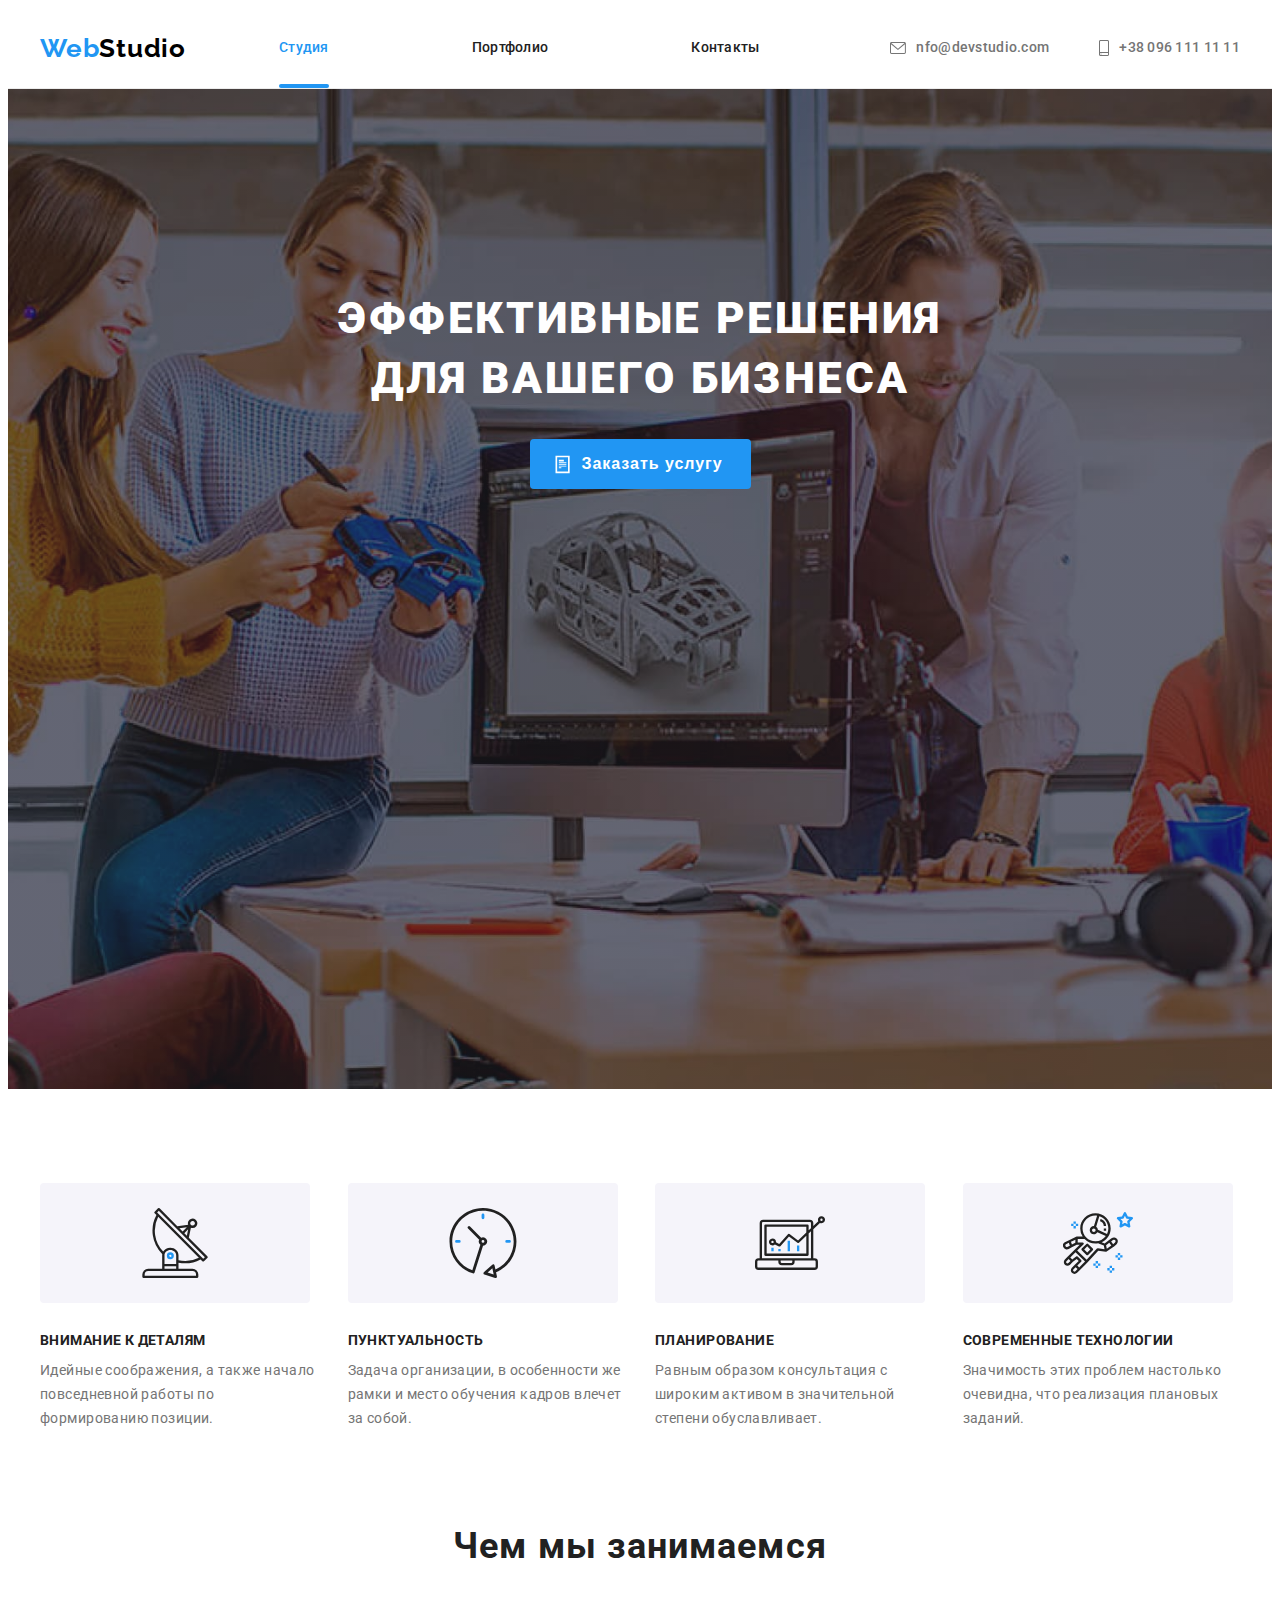
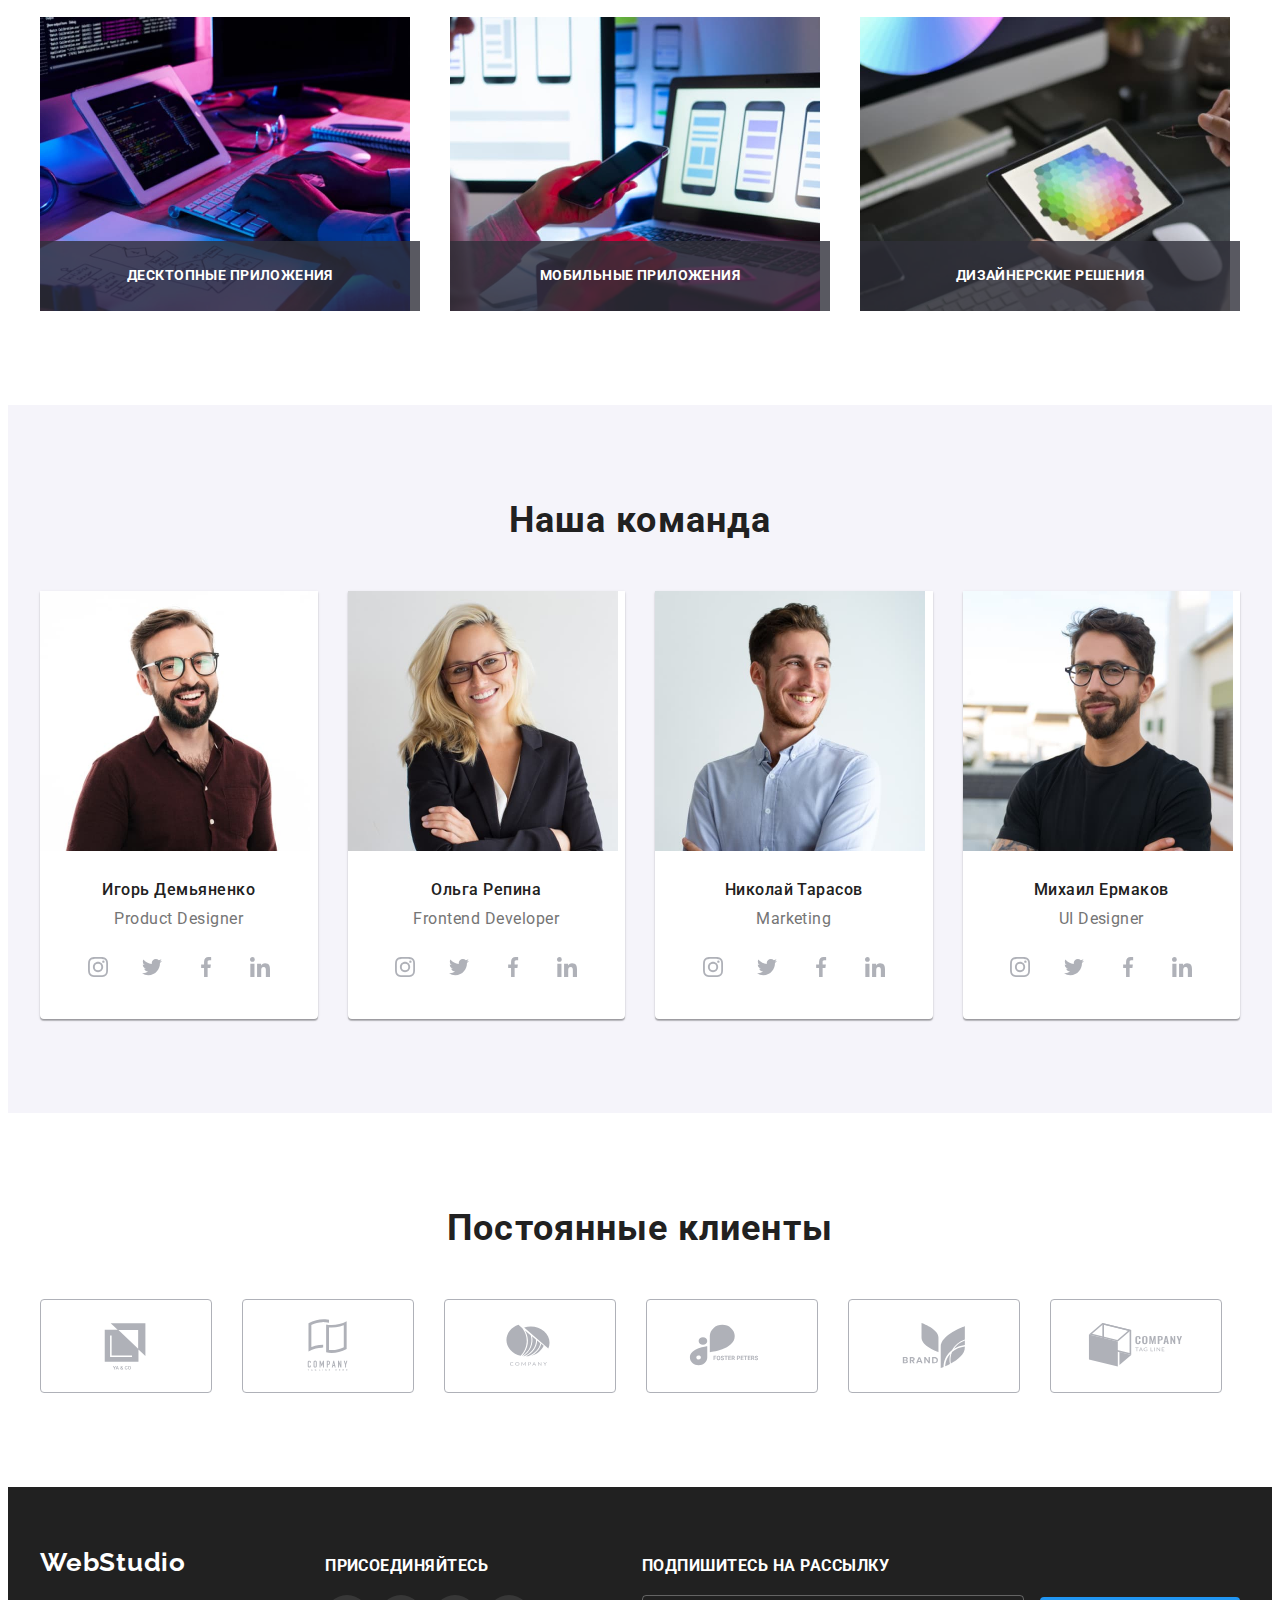
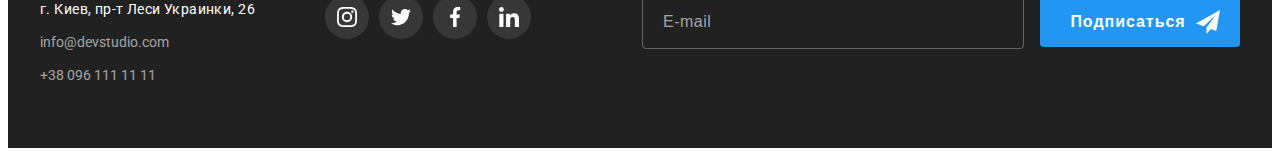
==== commit 20d34816: "сделал по BEM" ====
--- a/index.html
+++ b/index.html
@@ -12,53 +12,58 @@
     <link rel="stylesheet" href="./css/styles.css" />
   </head>
 
+  <!-- *===================Работа 7========================= -->
+
   <body class="body">
     <!-- HEADER -->
-    <header class="page-header">
-      <div class="container header-container">
+    <header class="header">
+      <div class="container header__container">
         <nav class="nav">
-          <a href="./index.html" class="link header-logo logo header-link" lang="en"><span class="accent">Web</span>Studio</a>
-          <ul class="list nav-list">
-            <li class="nav-item">
-              <a href="./index.html" class="link nav-link header-link current">Студия</a>
-            </li>
-            <li class="nav-item">
-              <a href="./portfolio.html" class="link nav-link header-link">Портфолио</a>
-            </li>
-            <li class="nav-item">
-              <a href="#" class="link nav-link header-link">Контакты</a>
+          <a href="./index.html" class="logo link header__logo header__link" lang="en"><span class="header__accent">Web</span>Studio</a>
+          <ul class="list nav__list">
+            <li class="nav__item">
+              <a href="./index.html" class="link nav__link header__link header__link-current">Студия</a>
+            </li>
+            <li class="nav__item">
+              <a href="./portfolio.html" class="link nav__link header__link">Портфолио</a>
+            </li>
+            <li class="nav__item">
+              <a href="#" class="link nav__link header__link">Контакты</a>
             </li>
           </ul>
         </nav>
-        <ul class="list nav-address">
-          <li class="address-item">
-            <a href="mailto:info@devstudio.com" class="link header-contacts header-link">
-              <svg class="header-icon" width="16" height="12">
-                <use href="./images/sprite.svg#envelope"></use></svg
-              >nfo@devstudio.com</a
-            >
-          </li>
-          <li class="address-item">
-            <a href="tel:+380961111111" class="link header-contacts header-link"
-              ><svg class="header-icon" width="10" height="16">
-                <use href="./images/sprite.svg#smartphone"></use></svg
-              >+38 096 111 11 11</a
-            >
-          </li>
-        </ul>
+
+        <div class="address">
+          <ul class="list nav__address">
+            <li class="address__item">
+              <a href="mailto:info@devstudio.com" class="link header__contacts header__link">
+                <svg class="header__icon" width="16" height="12">
+                  <use href="./images/sprite.svg#envelope"></use></svg
+                >nfo@devstudio.com</a
+              >
+            </li>
+            <li class="address__item">
+              <a href="tel:+380961111111" class="link header__contacts header__link"
+                ><svg class="header__icon" width="10" height="16">
+                  <use href="./images/sprite.svg#smartphone"></use></svg
+                >+38 096 111 11 11</a
+              >
+            </li>
+          </ul>
+        </div>
       </div>
     </header>
 
     <main>
-      <!-- hero -->
+      <!-- *hero -->
       <section class="hero">
         <div class="container">
-          <h1 class="hero-title">Эффективные решения для вашего бизнеса</h1>
-          <button type="button" class="button hero-button" data-modal-open>
-            <svg class="hero-icon" width="20" height="25">
+          <h1 class="hero__title">Эффективные решения для вашего бизнеса</h1>
+          <button type="button" class="button hero__button" data-modal-open>
+            <svg class="hero__icon" width="20" height="25">
               <use href="./images/sprite.svg#file"></use>
             </svg>
-            <svg class="hero-icon-second" width="20" height="25">
+            <svg class="hero__icon-hovered" width="20" height="25">
               <use href="./images/sprite.svg#fileadd"></use>
             </svg>
             Заказать услугу
@@ -66,114 +71,114 @@
         </div>
       </section>
 
-      <!-- Наши преимущества -->
+      <!-- *Наши преимущества -->
       <section class="advant section">
         <div class="container">
           <h2 class="visually-hidden">Наши преимущества</h2>
-          <ul class="list section-list">
-            <li class="advant-item item">
-              <div class="advant-inner">
-                <svg class="advant-icon" width="70" height="70">
+          <ul class="list section__list">
+            <li class="advant__item item">
+              <div class="advant__inner">
+                <svg class="advant__icon" width="70" height="70">
                   <use href="./images/sprite.svg#antenna"></use>
                 </svg>
               </div>
-              <h3 class="advant-title">Внимание к деталям</h3>
-              <p class="advant-text">Идейные соображения, а также начало повседневной работы по формированию позиции.</p>
-            </li>
-            <li class="advant-item item">
-              <div class="advant-inner">
-                <svg class="advant-icon" width="70" height="70">
+              <h3 class="advant__title">Внимание к деталям</h3>
+              <p class="advant__text">Идейные соображения, а также начало повседневной работы по формированию позиции.</p>
+            </li>
+            <li class="advant__item item">
+              <div class="advant__inner">
+                <svg class="advant__icon" width="70" height="70">
                   <use href="./images/sprite.svg#clock"></use>
                 </svg>
               </div>
-              <h3 class="advant-title">Пунктуальность</h3>
-              <p class="advant-text">Задача организации, в особенности же рамки и место обучения кадров влечет за собой.</p>
-            </li>
-            <li class="advant-item item">
-              <div class="advant-inner">
-                <svg class="advant-icon" width="70" height="70">
+              <h3 class="advant__title">Пунктуальность</h3>
+              <p class="advant__text">Задача организации, в особенности же рамки и место обучения кадров влечет за собой.</p>
+            </li>
+            <li class="advant__item item">
+              <div class="advant__inner">
+                <svg class="advant__icon" width="70" height="70">
                   <use href="./images/sprite.svg#diagram"></use>
                 </svg>
               </div>
-              <h3 class="advant-title">Планирование</h3>
-              <p class="advant-text">Равным образом консультация с широким активом в значительной степени обуславливает.</p>
-            </li>
-            <li class="advant-item item">
-              <div class="advant-inner">
-                <svg class="advant-icon" width="70" height="70">
+              <h3 class="advant__title">Планирование</h3>
+              <p class="advant__text">Равным образом консультация с широким активом в значительной степени обуславливает.</p>
+            </li>
+            <li class="advant__item item">
+              <div class="advant__inner">
+                <svg class="advant__icon" width="70" height="70">
                   <use href="./images/sprite.svg#astronaut"></use>
                 </svg>
               </div>
-              <h3 class="advant-title">Современные технологии</h3>
-              <p class="advant-text">Значимость этих проблем настолько очевидна, что реализация плановых заданий.</p>
+              <h3 class="advant__title">Современные технологии</h3>
+              <p class="advant__text">Значимость этих проблем настолько очевидна, что реализация плановых заданий.</p>
             </li>
           </ul>
         </div>
       </section>
 
-      <!-- Чем мы занимаемся -->
-      <section class="branches-section section">
+      <!-- *Чем мы занимаемся -->
+      <section class="branches section">
         <div class="container">
-          <h2 class="title section-title">Чем мы занимаемся</h2>
-          <ul class="list section-list">
-            <li class="branches-item item iitem">
+          <h2 class="title section__title">Чем мы занимаемся</h2>
+          <ul class="list section__list">
+            <li class="branches__item">
               <img src="./images/desktop.jpg" alt="Десктопные приложения" width="370" height="294" />
-              <div class="text-inner">
-                <p class="brunches-text">Десктопные приложения</p>
-              </div>
-            </li>
-            <li class="branches-item item">
+              <div class="brunches__text-inner">
+                <p class="brunches__text">Десктопные приложения</p>
+              </div>
+            </li>
+            <li class="branches__item">
               <img src="./images/mobile.jpg" alt="Мобильные приложения" width="370" height="294" />
-              <div class="text-inner">
-                <p class="brunches-text">Мобильные приложения</p>
-              </div>
-            </li>
-            <li class="branches-item item">
+              <div class="brunches__text-inner">
+                <p class="brunches__text">Мобильные приложения</p>
+              </div>
+            </li>
+            <li class="branches__item">
               <img src="./images/design.jpg" alt="Дизайнерские решения" width="370" height="294" />
-              <div class="text-inner">
-                <p class="brunches-text">Дизайнерские решения</p>
+              <div class="brunches__text-inner">
+                <p class="brunches__text">Дизайнерские решения</p>
               </div>
             </li>
           </ul>
         </div>
       </section>
 
-      <!-- Наша команда -->
-      <section class="team-section section">
+      <!-- *Наша команда -->
+      <section class="team section">
         <div class="container">
-          <h2 class="title section-title">Наша команда</h2>
-          <ul class="list section-list">
-            <li class="team-item item">
+          <h2 class="title section__title">Наша команда</h2>
+          <ul class="list section__list">
+            <li class="team__item item">
               <img src="./images/productdesigner.jpg" alt="Фото Игорь Демьяненко" width="270" height="260" />
-              <div class="team-info">
-                <h3 class="team-name">Игорь Демьяненко</h3>
-                <p class="team-descr" lang="en">Product Designer</p>
+              <div class="team__info">
+                <h3 class="team__name">Игорь Демьяненко</h3>
+                <p class="team__descr" lang="en">Product Designer</p>
                 <!-- *Иконки соцсетей -->
                 <ul class="social list">
-                  <li class="social-item item">
-                    <a href="#" class="social-link link" target="_blank" rel="noopener noreferrer nofollow" aria-label="instagram">
-                      <svg class="social-icon" width="20" height="20">
+                  <li class="social__item">
+                    <a href="#" class="social__link link" target="_blank" rel="noopener noreferrer nofollow" aria-label="instagram">
+                      <svg class="social__icon" width="20" height="20">
                         <use href="./images/sprite.svg#instagram"></use>
                       </svg>
                     </a>
                   </li>
-                  <li class="social-item item">
-                    <a href="#" class="social-link link" target="_blank" rel="noopener noreferrer nofollow" aria-label="instagram">
-                      <svg class="social-icon" width="20" height="20">
+                  <li class="social__item">
+                    <a href="#" class="social__link link" target="_blank" rel="noopener noreferrer nofollow" aria-label="instagram">
+                      <svg class="social__icon" width="20" height="20">
                         <use href="./images/sprite.svg#twitter"></use>
                       </svg>
                     </a>
                   </li>
-                  <li class="social-item item">
-                    <a href="#" class="social-link link" target="_blank" rel="noopener noreferrer nofollow" aria-label="instagram">
-                      <svg class="social-icon" width="20" height="20">
+                  <li class="social__item">
+                    <a href="#" class="social__link link" target="_blank" rel="noopener noreferrer nofollow" aria-label="instagram">
+                      <svg class="social__icon" width="20" height="20">
                         <use href="./images/sprite.svg#facebook"></use>
                       </svg>
                     </a>
                   </li>
-                  <li class="social-item item">
-                    <a href="#" class="social-link link" target="_blank" rel="noopener noreferrer nofollow" aria-label="instagram">
-                      <svg class="social-icon" width="20" height="20">
+                  <li class="social__item">
+                    <a href="#" class="social__link link" target="_blank" rel="noopener noreferrer nofollow" aria-label="instagram">
+                      <svg class="social__icon" width="20" height="20">
                         <use href="./images/sprite.svg#linkedin"></use>
                       </svg>
                     </a>
@@ -181,36 +186,36 @@
                 </ul>
               </div>
             </li>
-            <li class="team-item item">
+            <li class="team__item item">
               <img src="./images/frontenddeveloper.jpg" alt="Фото Ольга Репина" width="270" height="260" />
-              <div class="team-info">
-                <h3 class="team-name">Ольга Репина</h3>
-                <p class="team-descr" lang="en">Frontend Developer</p>
+              <div class="team__info">
+                <h3 class="team__name">Ольга Репина</h3>
+                <p class="team__descr" lang="en">Frontend Developer</p>
                 <ul class="social list">
-                  <li class="social-item item">
-                    <a href="#" class="social-link link" target="_blank" rel="noopener noreferrer nofollow" aria-label="instagram">
-                      <svg class="social-icon" width="20" height="20">
+                  <li class="social__item item">
+                    <a href="#" class="social__link link" target="_blank" rel="noopener noreferrer nofollow" aria-label="instagram">
+                      <svg class="social__icon" width="20" height="20">
                         <use href="./images/sprite.svg#instagram"></use>
                       </svg>
                     </a>
                   </li>
-                  <li class="social-item item">
-                    <a href="#" class="social-link link" target="_blank" rel="noopener noreferrer nofollow" aria-label="instagram">
-                      <svg class="social-icon" width="20" height="20">
+                  <li class="social__item item">
+                    <a href="#" class="social__link link" target="_blank" rel="noopener noreferrer nofollow" aria-label="instagram">
+                      <svg class="social__icon" width="20" height="20">
                         <use href="./images/sprite.svg#twitter"></use>
                       </svg>
                     </a>
                   </li>
-                  <li class="social-item item">
-                    <a href="#" class="social-link link" target="_blank" rel="noopener noreferrer nofollow" aria-label="instagram">
-                      <svg class="social-icon" width="20" height="20">
+                  <li class="social__item item">
+                    <a href="#" class="social__link link" target="_blank" rel="noopener noreferrer nofollow" aria-label="instagram">
+                      <svg class="social__icon" width="20" height="20">
                         <use href="./images/sprite.svg#facebook"></use>
                       </svg>
                     </a>
                   </li>
-                  <li class="social-item item">
-                    <a href="#" class="social-link link" target="_blank" rel="noopener noreferrer nofollow" aria-label="instagram">
-                      <svg class="social-icon" width="20" height="20">
+                  <li class="social__item item">
+                    <a href="#" class="social__link link" target="_blank" rel="noopener noreferrer nofollow" aria-label="instagram">
+                      <svg class="social__icon" width="20" height="20">
                         <use href="./images/sprite.svg#linkedin"></use>
                       </svg>
                     </a>
@@ -218,36 +223,36 @@
                 </ul>
               </div>
             </li>
-            <li class="team-item item">
+            <li class="team__item item">
               <img src="./images/marketing.jpg" alt="Фото Николай Тарасов" width="270" height="260" />
-              <div class="team-info">
-                <h3 class="team-name">Николай Тарасов</h3>
-                <p class="team-descr" lang="en">Marketing</p>
+              <div class="team__info">
+                <h3 class="team__name">Николай Тарасов</h3>
+                <p class="team__descr" lang="en">Marketing</p>
                 <ul class="social list">
-                  <li class="social-item item">
-                    <a href="#" class="social-link link" target="_blank" rel="noopener noreferrer nofollow" aria-label="instagram">
-                      <svg class="social-icon" width="20" height="20">
+                  <li class="social__item item">
+                    <a href="#" class="social__link link" target="_blank" rel="noopener noreferrer nofollow" aria-label="instagram">
+                      <svg class="social__icon" width="20" height="20">
                         <use href="./images/sprite.svg#instagram"></use>
                       </svg>
                     </a>
                   </li>
-                  <li class="social-item item">
-                    <a href="#" class="social-link link" target="_blank" rel="noopener noreferrer nofollow" aria-label="instagram">
-                      <svg class="social-icon" width="20" height="20">
+                  <li class="social__item item">
+                    <a href="#" class="social__link link" target="_blank" rel="noopener noreferrer nofollow" aria-label="instagram">
+                      <svg class="social__icon" width="20" height="20">
                         <use href="./images/sprite.svg#twitter"></use>
                       </svg>
                     </a>
                   </li>
-                  <li class="social-item item">
-                    <a href="#" class="social-link link" target="_blank" rel="noopener noreferrer nofollow" aria-label="instagram">
-                      <svg class="social-icon" width="20" height="20">
+                  <li class="social__item item">
+                    <a href="#" class="social__link link" target="_blank" rel="noopener noreferrer nofollow" aria-label="instagram">
+                      <svg class="social__icon" width="20" height="20">
                         <use href="./images/sprite.svg#facebook"></use>
                       </svg>
                     </a>
                   </li>
-                  <li class="social-item item">
-                    <a href="#" class="social-link link" target="_blank" rel="noopener noreferrer nofollow" aria-label="instagram">
-                      <svg class="social-icon" width="20" height="20">
+                  <li class="social__item item">
+                    <a href="#" class="social__link link" target="_blank" rel="noopener noreferrer nofollow" aria-label="instagram">
+                      <svg class="social__icon" width="20" height="20">
                         <use href="./images/sprite.svg#linkedin"></use>
                       </svg>
                     </a>
@@ -255,36 +260,36 @@
                 </ul>
               </div>
             </li>
-            <li class="team-item item">
+            <li class="team__item item">
               <img src="./images/uidesigner.jpg" alt="Фото Михаил Ермаков" width="270" height="260" />
-              <div class="team-info">
-                <h3 class="team-name">Михаил Ермаков</h3>
-                <p class="team-descr" lang="en">UI Designer</p>
+              <div class="team__info">
+                <h3 class="team__name">Михаил Ермаков</h3>
+                <p class="team__descr" lang="en">UI Designer</p>
                 <ul class="social list">
-                  <li class="social-item item">
-                    <a href="#" class="social-link link" target="_blank" rel="noopener noreferrer nofollow" aria-label="instagram">
-                      <svg class="social-icon" width="20" height="20">
+                  <li class="social__item item">
+                    <a href="#" class="social__link link" target="_blank" rel="noopener noreferrer nofollow" aria-label="instagram">
+                      <svg class="social__icon" width="20" height="20">
                         <use href="./images/sprite.svg#instagram"></use>
                       </svg>
                     </a>
                   </li>
-                  <li class="social-item item">
-                    <a href="#" class="social-link link" target="_blank" rel="noopener noreferrer nofollow" aria-label="instagram">
-                      <svg class="social-icon" width="20" height="20">
+                  <li class="social__item item">
+                    <a href="#" class="social__link link" target="_blank" rel="noopener noreferrer nofollow" aria-label="instagram">
+                      <svg class="social__icon" width="20" height="20">
                         <use href="./images/sprite.svg#twitter"></use>
                       </svg>
                     </a>
                   </li>
-                  <li class="social-item item">
-                    <a href="#" class="social-link link" target="_blank" rel="noopener noreferrer nofollow" aria-label="instagram">
-                      <svg class="social-icon" width="20" height="20">
+                  <li class="social__item item">
+                    <a href="#" class="social__link link" target="_blank" rel="noopener noreferrer nofollow" aria-label="instagram">
+                      <svg class="social__icon" width="20" height="20">
                         <use href="./images/sprite.svg#facebook"></use>
                       </svg>
                     </a>
                   </li>
-                  <li class="social-item item">
-                    <a href="#" class="social-link link" target="_blank" rel="noopener noreferrer nofollow" aria-label="instagram">
-                      <svg class="social-icon" width="20" height="20">
+                  <li class="social__item item">
+                    <a href="#" class="social__link link" target="_blank" rel="noopener noreferrer nofollow" aria-label="instagram">
+                      <svg class="social__icon" width="20" height="20">
                         <use href="./images/sprite.svg#linkedin"></use>
                       </svg>
                     </a>
@@ -297,49 +302,49 @@
       </section>
     </main>
 
-    <!-- Постоянные клиенты -->
-    <section class="section">
+    <!--* Постоянные клиенты -->
+    <section class="section client">
       <div class="container">
-        <h2 class="title section-title">Постоянные клиенты</h2>
-        <ul class="client-list list">
-          <li class="client-item item">
-            <a href="#" class="link client-link" target="_blank" rel="noopener noreferrer nofollow" aria-label="yaco">
-              <svg class="client-icon" width="106" height="60">
+        <h2 class="title section__title">Постоянные клиенты</h2>
+        <ul class="client__list list">
+          <li class="client__item item">
+            <a href="#" class="link client__link" target="_blank" rel="noopener noreferrer nofollow" aria-label="yaco">
+              <svg class="client__icon" width="106" height="60">
                 <use href="./images/sprite.svg#yaco"></use>
               </svg>
             </a>
           </li>
-          <li class="client-item item">
-            <a href="#" class="link client-link" target="_blank" rel="noopener noreferrer nofollow" aria-label="tag line here">
-              <svg class="client-icon" width="106" height="60">
+          <li class="client__item item">
+            <a href="#" class="link client__link" target="_blank" rel="noopener noreferrer nofollow" aria-label="tag line here">
+              <svg class="client__icon" width="106" height="60">
                 <use href="./images/sprite.svg#here"></use>
               </svg>
             </a>
           </li>
-          <li class="client-item item">
-            <a href="#" class="link client-link" target="_blank" rel="noopener noreferrer nofollow" aria-label="company">
-              <svg class="client-icon" width="106" height="60">
+          <li class="client__item item">
+            <a href="#" class="link client__link" target="_blank" rel="noopener noreferrer nofollow" aria-label="company">
+              <svg class="client__icon" width="106" height="60">
                 <use href="./images/sprite.svg#company"></use>
               </svg>
             </a>
           </li>
-          <li class="client-item item">
-            <a href="#" class="link client-link" target="_blank" rel="noopener noreferrer nofollow" aria-label="foster petters">
-              <svg class="client-icon" width="106" height="60">
+          <li class="client__item item">
+            <a href="#" class="link client__link" target="_blank" rel="noopener noreferrer nofollow" aria-label="foster petters">
+              <svg class="client__icon" width="106" height="60">
                 <use href="./images/sprite.svg#foster"></use>
               </svg>
             </a>
           </li>
-          <li class="client-item item">
-            <a href="#" class="link client-link" target="_blank" rel="noopener noreferrer nofollow" aria-label="brand">
-              <svg class="client-icon" width="106" height="60">
+          <li class="client__item item">
+            <a href="#" class="link client__link" target="_blank" rel="noopener noreferrer nofollow" aria-label="brand">
+              <svg class="client__icon" width="106" height="60">
                 <use href="./images/sprite.svg#brand"></use>
               </svg>
             </a>
           </li>
-          <li class="client-item item">
-            <a href="#" class="link client-link" target="_blank" rel="noopener noreferrer nofollow" aria-label="tag line">
-              <svg class="client-icon" width="106" height="60">
+          <li class="client__item item">
+            <a href="#" class="link client__link" target="_blank" rel="noopener noreferrer nofollow" aria-label="tag line">
+              <svg class="client__icon" width="106" height="60">
                 <use href="./images/sprite.svg#tagline"></use>
               </svg>
             </a>
@@ -348,51 +353,53 @@
       </div>
     </section>
 
+    <!--*=====Футер=====-->
+
     <footer class="footer">
-      <div class="container footer-container">
+      <div class="container footer__container">
         <div>
-          <a href="./index.html" class="logo footer-logo link footer-link" lang="en"> <span class="accent">Web</span>Studio</a>
+          <a href="./index.html" class="logo footer__logo link footer__link" lang="en"> <span class="accent">Web</span>Studio</a>
           <address class="address">
-            <ul class="list footer-list">
-              <li class="footer-item">
-                <a href="https://www.google.com.ua/maps/place/бул.+Леси+Украинки,+26,+Киев,+02000/@50.4265807,30.5361971,17z/data=!3m1!4b1!4m5!3m4!1s0x40d4cf0e033ecbe9:0x57a4dffefec77da0!8m2!3d50.4265807!4d30.5383858?hl=ru" class="footer-address link footer-link"> г. Киев, пр-т Леси Украинки, 26 </a>
+            <ul class="list footer__list">
+              <li class="footer__item">
+                <a href="https://www.google.com.ua/maps/place/бул.+Леси+Украинки,+26,+Киев,+02000/@50.4265807,30.5361971,17z/data=!3m1!4b1!4m5!3m4!1s0x40d4cf0e033ecbe9:0x57a4dffefec77da0!8m2!3d50.4265807!4d30.5383858?hl=ru" class="footer__address link footer__link"> г. Киев, пр-т Леси Украинки, 26 </a>
               </li>
-              <li class="footer-item">
-                <a href="mailto:info@devstudio.com" class="footer-contacts link footer-link">info@devstudio.com</a>
+              <li class="footer__item">
+                <a href="mailto:info@devstudio.com" class="footer__contacts link footer__link">info@devstudio.com</a>
               </li>
-              <li class="footer-item">
-                <a href="tel:+380961111111" class="footer-contacts link footer-link">+38 096 111 11 11</a>
+              <li class="footer__item">
+                <a href="tel:+380961111111" class="footer__contacts link footer__link">+38 096 111 11 11</a>
               </li>
             </ul>
           </address>
         </div>
-        <div class="footer-inner">
-          <p class="footer-slogan">Присоединяйтесь</p>
+        <div class="footer__inner">
+          <p class="footer__slogan">Присоединяйтесь</p>
           <ul class="social list">
-            <li class="social-item item">
-              <a href="#" class="social-link join-link link" target="_blank" rel="noopener noreferrer nofollow" aria-label="instagram">
-                <svg class="join-icon" width="20" height="20">
+            <li class="join social__item item">
+              <a href="#" class="social__link join__link link" target="_blank" rel="noopener noreferrer nofollow" aria-label="instagram">
+                <svg class="join__icon" width="20" height="20">
                   <use href="./images/sprite.svg#instagram"></use>
                 </svg>
               </a>
             </li>
-            <li class="social-item item">
-              <a href="#" class="social-link join-link link" target="_blank" rel="noopener noreferrer nofollow" aria-label="instagram">
-                <svg class="join-icon" width="20" height="20">
+            <li class="social__item item">
+              <a href="#" class="social__link join__link link" target="_blank" rel="noopener noreferrer nofollow" aria-label="instagram">
+                <svg class="join__icon" width="20" height="20">
                   <use href="./images/sprite.svg#twitter"></use>
                 </svg>
               </a>
             </li>
-            <li class="social-item item">
-              <a href="#" class="social-link join-link link" target="_blank" rel="noopener noreferrer nofollow" aria-label="instagram">
-                <svg class="join-icon" width="20" height="20">
+            <li class="social__item item">
+              <a href="#" class="social__link join__link link" target="_blank" rel="noopener noreferrer nofollow" aria-label="instagram">
+                <svg class="join__icon" width="20" height="20">
                   <use href="./images/sprite.svg#facebook"></use>
                 </svg>
               </a>
             </li>
-            <li class="social-item item">
-              <a href="#" class="social-link join-link link" target="_blank" rel="noopener noreferrer nofollow" aria-label="instagram">
-                <svg class="join-icon" width="20" height="20">
+            <li class="social__item item">
+              <a href="#" class="social__link join__link link" target="_blank" rel="noopener noreferrer nofollow" aria-label="instagram">
+                <svg class="join__icon" width="20" height="20">
                   <use href="./images/sprite.svg#linkedin"></use>
                 </svg>
               </a>
@@ -400,21 +407,22 @@
           </ul>
         </div>
 
-        <!-- *Форма в footer  -->
-
-        <form name="signup_form" autocomplete="on" novalidate class="form-footer">
-          <label for="email" class="form-label">Подпишитесь на рассылку </label>
-          <div class="input-inner">
-            <input type="email" name="email" id="email" class="footer-input" placeholder="E-mail" />
-
-            <button type="submit" class="button form-button">
+        <!-- **Форма в footer  -->
+        <div class="form-inner">
+          <strong class="form-inner__slogan">Подпишитесь на рассылку </strong>
+          <form name="signup_form" autocomplete="on" novalidate class="form-footer">
+            <label class="form-footer__label">
+              <input type="email" name="email" id="email" class="form-footer__input" placeholder="E-mail" />
+            </label>
+
+            <button type="submit" class="button form-footer__button">
               Подписаться
-              <svg class="footer-icon" width="24" height="24">
+              <svg class="form-footer__icon" width="24" height="24">
                 <use href="./images/sprite.svg#send"></use>
               </svg>
             </button>
-          </div>
-        </form>
+          </form>
+        </div>
       </div>
     </footer>
 
--- a/css/styles.css
+++ b/css/styles.css
@@ -1,3 +1,5 @@
+/** =====================Работа 7===================================== */
+
 :root {
   --primary-background-color: #ffffff;
   --secondary-background-color: #f5f4fa;
@@ -87,22 +89,14 @@
   font-size: 14px;
   color: var(--title-color);
 }
+
 .list {
   padding-left: 0;
   list-style: none;
 }
 
-.header-link:hover,
-.header-link:focus {
-  color: var(--accent-color);
-}
-
-/* ссылки в header  */
-.header-link {
-  transition: color 250ms var(--timing-function);
-}
-
-.current {
+.header__link:hover,
+.header__link:focus {
   color: var(--accent-color);
 }
 
@@ -113,10 +107,6 @@
   border-radius: 4px;
 }
 
-/* .item:not(:last-child) {
-  margin-right: 30px;
-} */
-
 .container {
   margin: 0 auto;
   max-width: 1200px;
@@ -131,9 +121,18 @@
   padding-bottom: 94px;
 }
 
-/* Header */
-
-.page-header {
+/** названия секций h2*/
+.title {
+  font-size: var(--title-size);
+  line-height: 1.17;
+  letter-spacing: 0.03em;
+  text-align: center;
+  color: var(--title-color);
+}
+
+/**======= Header =======**/
+
+.header {
   border-bottom: 1px solid var(--header-border-color);
 }
 
@@ -147,20 +146,20 @@
   /* transition: color 250ms cubic-bezier(0.4, 0, 0.2, 1); */
 }
 
-.header-logo {
+.header__logo {
   padding-top: 24px;
   padding-bottom: 24px;
 }
-.accent {
+.header__accent {
   color: var(--accent-color);
 }
 
-.header-container {
-  display: flex;
-}
-
-/* кнопки навигации */
-.nav-link {
+.header__container {
+  display: flex;
+}
+
+/** кнопки навигации **/
+.nav__link {
   position: relative;
   display: block;
   font-weight: var(--secondary-weight);
@@ -168,8 +167,7 @@
   letter-spacing: 0.02em;
 }
 
-.nav-link::before,
-.nav-link::before {
+.nav__link::before {
   position: absolute;
   bottom: 0;
   left: 0;
@@ -182,13 +180,8 @@
   transform-origin: 0 0;
   transition: transform 250ms var(--timing-function);
 }
-/* *Полоска под ссылками в header  */
-.nav-link:hover::before,
-.nav-link:focus::before {
-  transform: scaleX(1);
-}
-
-.current::after {
+
+.nav__link::before {
   position: absolute;
   bottom: 0;
   left: 0;
@@ -197,10 +190,42 @@
   height: 4px;
   background-color: var(--accent-color);
   border-radius: 2px;
-}
-
-/* адрес в header  */
-.header-contacts {
+  transform: scaleX(0);
+  transform-origin: 0 0;
+  transition: transform 250ms var(--timing-function);
+}
+
+/** ссылки в header  */
+.header__link {
+  transition: color 250ms var(--timing-function);
+}
+
+.header__link-current {
+  color: var(--accent-color);
+}
+
+/**Полоска под ссылками в header*/
+.nav__link:hover::before {
+  transform: scaleX(1);
+}
+
+.nav__link:focus::before {
+  transform: scaleX(1);
+}
+
+.header__link-current::after {
+  position: absolute;
+  bottom: 0;
+  left: 0;
+  content: "";
+  width: 100%;
+  height: 4px;
+  background-color: var(--accent-color);
+  border-radius: 2px;
+}
+
+/** адрес в header **/
+.header__contacts {
   display: flex;
   align-items: center;
   font-weight: var(--secondary-weight);
@@ -210,48 +235,62 @@
   transition: color 250ms cubic-bezier(0.4, 0, 0.2, 1);
 }
 
-/* Header в строку */
-/* .page-header, */
-.nav,
-.nav-list,
-.nav-address {
-  display: flex;
-  align-items: center;
-}
-
-.nav-link,
-.header-contacts {
+/** Header в строку **/
+.nav {
+  display: flex;
+  align-items: center;
+}
+
+.nav__list {
+  display: flex;
+  align-items: center;
+}
+
+.nav__address {
+  display: flex;
+  align-items: center;
+}
+
+.nav__link {
   padding-top: 32px;
   padding-bottom: 32px;
 }
 
-.nav-item {
+.header__contacts {
+  padding-top: 32px;
+  padding-bottom: 32px;
+}
+
+.nav__item {
   margin-left: 93px;
 }
 
-.nav-item + .nav-item {
-  margin-left: 50px;
-}
-
-.address-item + .address-item {
-  margin-left: 50px;
-}
-
-.nav-address {
+.nav__item:not(:last-child) {
+  margin-right: 50px;
+}
+
+.address__item:not(:last-child) {
+  margin-right: 50px;
+}
+
+.address {
   margin-left: auto;
 }
 
-.header-icon {
+.header__icon {
   margin-right: 10px;
   fill: currentColor;
 }
-/* *Цвет иконок адреса в header при ховере */
-.header-contacts:hover .header-icon,
-.header-contacts:focus .header-icon {
+/**Цвет иконок адреса в header при ховере */
+.header__contacts:hover .header__icon {
   fill: currentColor;
 }
 
-/* hero */
+.header__contacts:focus .header__icon {
+  fill: currentColor;
+}
+
+/**======= hero======= **/
 .hero {
   margin: 0 auto;
   padding-top: 200px;
@@ -263,8 +302,8 @@
   background-size: cover;
   background-position: center;
 }
-/* заголовок героя h1*/
-.hero-title {
+/** заголовок героя h1*/
+.hero__title {
   margin: 0 auto 30px;
   text-align: center;
   width: 696px;
@@ -276,8 +315,8 @@
   color: var(--secondary-title-color);
 }
 
-/* кнопка героя */
-.hero-button {
+/** кнопка героя */
+.hero__button {
   position: relative;
   overflow: hidden;
   display: flex;
@@ -308,12 +347,12 @@
   background-size: contain;
 } */
 
-.hero-button:hover,
-.hero-button:focus {
+.hero__button:hover,
+.hero__button:focus {
   background-color: var(--hero-hover-color);
 }
 
-.hero-icon {
+.hero__icon {
   position: absolute;
   top: 50%;
   left: 15%;
@@ -322,7 +361,7 @@
   fill: var(--secondary-title-color);
 }
 
-.hero-icon-second {
+.hero__icon-hovered {
   position: absolute;
   top: 50%;
   left: 15%;
@@ -331,18 +370,17 @@
   fill: var(--secondary-title-color);
 }
 
-.hero-button:hover .hero-icon {
+.hero__button:hover .hero__icon {
   transform: translate(-55%, -195%);
 }
 
-.hero-button:hover .hero-icon-second {
+.hero__button:hover .hero__icon-hovered {
   transform: translate(-55%, -50%);
 }
 
-/* Преимущества  */
-/* Заголовки h3 */
-
-.advant-inner {
+/** Преимущества  */
+
+.advant__inner {
   display: flex;
   align-items: center;
   justify-content: center;
@@ -353,7 +391,7 @@
   border-radius: 4px;
 }
 
-.advant-title {
+.advant__title {
   margin-bottom: 10px;
   font-weight: var(--head-weight);
   font-size: var(--text-size);
@@ -363,7 +401,7 @@
   color: var(--title-color);
 }
 
-.advant-item {
+.advant__item {
   min-width: 270px;
   flex-basis: calc(100% / 4 - 30px);
   margin-left: 30px;
@@ -371,36 +409,24 @@
 }
 
 /* текст преимущества p */
-.advant-text {
+.advant__text {
   font-size: var(--text-size);
   line-height: 1.71;
   letter-spacing: 0.03em;
 }
 
-.section-list {
+.section__list {
   display: flex;
   flex-wrap: wrap;
   margin-left: -30px;
 }
 
-/* названия секций h2*/
-.title {
-  font-size: var(--title-size);
-  line-height: 1.17;
-  letter-spacing: 0.03em;
-  text-align: center;
-  color: var(--title-color);
-}
-
-/* Чем мы занимаемся */
-.branches-section {
+/**======== Чем мы занимаемся ========*/
+.branches {
   padding-top: 0;
 }
 
-.branches-item {
-  position: relative;
-}
-.text-inner {
+.brunches__text-inner {
   display: flex;
   position: absolute;
   width: 100%;
@@ -411,7 +437,7 @@
   background: var(--branches-bg-color);
 }
 
-.brunches-text {
+.brunches__text {
   display: inline-block;
   font-weight: var(--head-weight);
   font-size: var(--text-size);
@@ -422,23 +448,24 @@
   color: var(--secondary-title-color);
 }
 
-.branches-item {
+.branches__item {
+  position: relative;
   min-width: 270px;
   flex-basis: calc(100% / 3 - 30px);
   margin-left: 30px;
   /* outline: 2px solid yellow; */
 }
 
-/* Наша команда */
-.team-section {
+/**====== Наша команда ======*/
+.team {
   background-color: var(--secondary-background-color);
 }
 
-.section-title {
+.section__title {
   margin-bottom: 50px;
 }
 
-.team-item {
+.team__item {
   min-width: 270px;
   flex-basis: calc(100% / 4 - 30px);
   margin-left: 30px;
@@ -449,13 +476,13 @@
 }
 
 /* имя фамилия h2 */
-.team-info {
+.team__info {
   padding-top: 30px;
   padding-bottom: 30px;
   /* outline: 2.5px dashed red; */
 }
 
-.team-name {
+.team__name {
   margin-bottom: 10px;
   font-weight: var(--secondary-weight);
   font-size: var(--note-size);
@@ -466,7 +493,7 @@
 }
 
 /* должности p */
-.team-descr {
+.team__descr {
   margin-bottom: 16px;
   font-size: var(--note-size);
   line-height: 1.18;
@@ -481,7 +508,7 @@
   align-items: center;
 }
 
-.social-link {
+.social__link {
   display: flex;
   justify-content: center;
   align-items: center;
@@ -492,33 +519,33 @@
   transition: background-color 250ms cubic-bezier(0.4, 0, 0.2, 1);
 }
 
-.social-item + .social-item {
+.social__item + .social__item {
   margin-left: 10px;
 }
 
-.social-icon {
+.social__icon {
   fill: var(--social-icon-color);
   transition: fill 250ms cubic-bezier(0.4, 0, 0.2, 1);
 }
 /* *Ховер подложки иконок соцсетей */
-.social-link:hover,
-.social-link:focus {
+.social__link:hover,
+.social__link:focus {
   background-color: var(--accent-color);
 }
 /** Ховер иконок соцсетей */
-.social-link:hover .social-icon,
-.social-link:focus .social-icon {
+.social__link:hover .social__icon,
+.social__link:focus .social__icon {
   fill: var(--social-icon-hover-color);
 }
 
 /* *Постоянные клиенты */
 
-.client-list {
+.client__list {
   display: flex;
   gap: 30px;
 }
 
-.client-link {
+.client__link {
   display: flex;
   justify-content: center;
   align-items: center;
@@ -530,18 +557,18 @@
   transition: border 250ms cubic-bezier(0.4, 0, 0.2, 1);
 }
 
-.client-icon {
+.client__icon {
   transition: fill 250ms cubic-bezier(0.4, 0, 0.2, 1);
 }
 
 /* *Ховер бордера постоянных клиентов */
-.client-link:hover,
-.client-link:focus {
+.client__link:hover,
+.client__link:focus {
   border-color: var(--accent-color);
 }
 /* *Ховер иконки постоянных клтиентов */
-.client-link:hover .client-icon,
-.client-link:focus .client-icon {
+.client__link:hover .client__icon,
+.client__link:focus .client__icon {
   fill: var(--accent-color);
 }
 
@@ -552,18 +579,18 @@
   background-color: var(--title-color);
 }
 
-.footer-container {
+.footer__container {
   display: flex;
   align-items: baseline;
   /* column-gap: 70px; */
 }
 
-.footer-logo {
+.footer__logo {
   display: block;
   margin-bottom: 20px;
   color: var(--primary-background-color);
 }
-.footer-item:not(:last-child) {
+.footer__item:not(:last-child) {
   display: block;
   margin-bottom: 9px;
 }
@@ -571,33 +598,33 @@
   font-style: inherit;
 }
 
-.footer-address {
+.footer__address {
   line-height: 1.71;
   letter-spacing: 0.03em;
   color: var(--primary-background-color);
 }
 
-.footer-contacts {
+.footer__contacts {
   line-height: 1.71;
   color: var(--footer-address-color);
 }
 
-.footer-link {
+.footer__link {
   transition: color 250ms cubic-bezier(0.4, 0, 0.2, 1);
 }
 
-.footer-link:hover,
-.footer-link:focus {
+.footer__link:hover,
+.footer__link:focus {
   color: var(--accent-color);
 }
 
-.footer-inner {
+.footer__inner {
   display: block;
   width: 206px;
   margin-left: 70px;
 }
 
-.footer-slogan {
+.footer__slogan {
   margin-bottom: 20px;
   font-family: var(--main-font);
   font-weight: var(--head-weight);
@@ -607,16 +634,102 @@
   color: var(--secondary-title-color);
 }
 
-.join-icon {
+.join__icon {
   fill: var(--secondary-title-color);
 }
 
-.join-link {
+.join__link {
   background-color: var(--footer-icon-bg-color);
 }
 
-/* ПОРТФОЛИО */
-.portf-btn {
+/* *Форма в footer * */
+.form-inner {
+  display: flex;
+  flex-direction: column;
+  margin-left: auto;
+}
+
+.form-inner__slogan {
+  display: block;
+  margin-bottom: 20px;
+  font-family: var(--main-font);
+  font-weight: var(--head-weight);
+  line-height: 1.14;
+  letter-spacing: 0.03em;
+  text-transform: uppercase;
+  color: var(--secondary-title-color);
+}
+.form-footer__label {
+  margin-right: 12px;
+}
+
+.form-footer__input {
+  min-width: 358px;
+  min-height: 50px;
+  padding-left: 20px;
+  background-color: transparent;
+  font-weight: var(--main-weight);
+  font-size: var(--note-size);
+  line-height: 1.25px;
+  letter-spacing: 0.03em;
+  cursor: pointer;
+  border: 1px solid rgba(255, 255, 255, 0.3);
+  border-radius: 4px;
+  color: rgba(255, 255, 255, 0.6);
+  transition: border 250ms var(--timing-function);
+}
+
+.form-footer__input:hover {
+  border: 2px solid rgba(255, 255, 255, 0.7);
+}
+
+.form-footer__input::placeholder {
+  font-weight: var(--main-weight);
+  font-size: var(--note-size);
+  line-height: 1.25px;
+  letter-spacing: 0.03em;
+  color: rgba(255, 255, 255, 0.6);
+}
+
+.form-footer__button {
+  position: relative;
+  display: inline-block;
+  overflow: hidden;
+  align-items: center;
+  justify-content: center;
+  padding: 10px 52px 10px 28px;
+  min-width: 200px;
+  font-weight: var(--head-weight);
+  font-size: var(--note-size);
+  line-height: 1.88;
+  letter-spacing: 0.06em;
+  color: var(--secondary-title-color);
+  background-color: var(--accent-color);
+  transition: background-color 350ms var(--timing-function), box-shadow 350ms var(--timing-function);
+}
+
+.form-footer__icon {
+  position: absolute;
+  top: 50%;
+  left: 84%;
+  transform: translate(-50%, -50%);
+  transition: transform 350ms var(--timing-function);
+  fill: var(--secondary-title-color);
+}
+
+.form-footer__button:hover,
+.form-footer__button:focus {
+  background-color: var(--hero-hover-color);
+  box-shadow: 0px 0px 4px 1px rgba(176, 206, 252, 0.5);
+}
+
+.form-footer__button:hover .form-footer__icon,
+.form-footer__button:focus .form-footer__icon {
+  transform: translate(165%, -215%);
+}
+
+/** =======ПОРТФОЛИО======= */
+.filter__btn {
   padding: 6px 22px;
   font-weight: var(--secondary-weight);
   font-size: var(--note-size);
@@ -628,42 +741,52 @@
   transition: color 250ms var(--timing-function), background-color 250ms var(--timing-function), box-shadow 250ms var(--timing-function);
 }
 
-.portf-btn:hover,
-.portf-btn:focus {
+.filter__btn:hover,
+.filter__btn:focus {
   background-color: var(--accent-color);
   color: var(--primary-background-color);
   box-shadow: 0px 3px 1px rgba(0, 0, 0, 0.1), 0px 1px 2px rgba(0, 0, 0, 0.08), 0px 2px 2px rgba(0, 0, 0, 0.12);
 }
 
-.current-btn {
+.filter__btn:focus {
+  outline: 2px solid rgba(29, 28, 28, 0.521);
+}
+
+.filter__btn-current {
   color: var(--portf-btn-color);
   background-color: var(--accent-color);
 }
 
-.portf-list,
-.button-list {
+.filter__list {
+  margin-bottom: 50px;
   display: flex;
   justify-content: center;
   flex-wrap: wrap;
 }
 
-.button-list {
-  margin-bottom: 50px;
-}
-
-.button-item:not(:last-child) {
+.filter__item:not(:last-child) {
   margin-right: 8px;
 }
 
-.portf-list {
+/* *========Карточки портфолио========== */
+
+.cards__list {
+  display: flex;
+  justify-content: center;
+  flex-wrap: wrap;
   gap: 30px;
 }
 
-.portf-item {
+.cards__item {
   transition: box-shadow 250ms var(--timing-function);
 }
 
-.portf-name {
+.cards__link {
+  display: block;
+  transition: box-shadow 250ms var(--timing-function);
+}
+
+.cards__name {
   margin-bottom: 4px;
   font-weight: var(--head-weight);
   font-size: var(--subtitle-size);
@@ -673,14 +796,14 @@
   color: var(--title-color);
 }
 
-.portf-descr {
+.cards__descr {
   font-size: var(--note-size);
   line-height: 1.87;
   letter-spacing: 0.03em;
   color: var(--text-color);
 }
 
-.border {
+.cards__border {
   padding-top: 20px;
   padding-bottom: 20px;
   padding-left: 24px;
@@ -688,24 +811,32 @@
   border: 1px solid var(--portf-border-color);
 }
 
-.portf-link {
-  display: block;
-}
-
-.portf-item:hover {
+.cards__item:hover {
   box-shadow: 0px 1px 1px rgb(0 0 0 / 12%), 0px 4px 4px rgb(0 0 0 / 6%), 1px 4px 6px rgb(0 0 0 / 16%);
 }
 
-.portf-item:hover .portf-text-hover {
+.cards__item:hover .dropdown__text-hover {
   transform: translateY(0);
 }
-
-.dropdown-inner {
+/* .cards__link:focus .dropdown__text-hover {
+  transform: translateY(0);
+} */
+
+.cards__link:focus {
+  outline: 2px solid rgba(29, 28, 28, 0.274);
+  box-shadow: 0px 1px 1px rgb(0 0 0 / 12%), 0px 4px 4px rgb(0 0 0 / 6%), 1px 4px 6px rgb(0 0 0 / 16%);
+}
+
+/* .cards__link {
+  transition: box-shadow 250ms var(--timing-function);
+} */
+
+.cards__dropdown {
   position: relative;
   overflow: hidden;
 }
 
-.portf-text-hover {
+.dropdown__text-hover {
   position: absolute;
   left: 0;
   top: 0;
@@ -746,13 +877,13 @@
   position: absolute;
   top: 50%;
   left: 50%;
+  display: flex;
+  flex-direction: column;
   transform: translate(-50%, -50%);
   transition: opacity 500ms var(--timing-function), transform 500ms var(--timing-function);
   width: 528px;
-  height: 581px;
-  padding-top: 40px;
-  padding-left: 40px;
-  padding-right: 40px;
+  min-height: 581px;
+  padding: 40px 40px;
   box-shadow: 0px 1px 3px rgba(0, 0, 0, 0.12), 0px 1px 1px rgba(0, 0, 0, 0.14), 0px 2px 1px rgba(0, 0, 0, 0.2);
   border-radius: 4px;
   background-color: var(--primary-background-color);
@@ -780,16 +911,17 @@
   transition: fill 250ms var(--timing-function), border 250ms var(--timing-function);
 }
 
-.modal-button:hover {
+.modal-button:hover,
+.modal-button:focus {
   fill: var(--accent-color);
   border: 2px solid var(--accent-color);
+  outline: 2px solid var(--accent-color);
   background-color: var(--primary-background-color);
 }
 
 .modal-form {
   display: flex;
   flex-direction: column;
-  gap: 10px;
 }
 
 .modal-label {
@@ -798,8 +930,9 @@
 }
 
 .form-title {
-  display: inline-block;
-  padding-bottom: 12px;
+  display: inline-flex;
+  justify-content: center;
+  margin-bottom: 12px;
   font-weight: 700;
   font-size: 20px;
   line-height: 1.15;
@@ -811,6 +944,7 @@
 .modal-input {
   width: 100%;
   height: 40px;
+  margin-bottom: 10px;
   border: 1px solid rgba(33, 33, 33, 0.2);
   border-radius: 4px;
   padding-left: 40px;
@@ -819,11 +953,12 @@
 
 .label-icon {
   position: absolute;
-  top: 50%;
+  top: 45%;
   left: 3%;
   fill: currentColor;
   transition: fill 300ms var(--timing-function);
 }
+
 /* *синяя рамка инпута при ховере */
 .modal-label:hover .modal-input {
   border-color: var(--accent-color);
@@ -847,6 +982,8 @@
 } */
 
 .label-name {
+  display: inline-block;
+  margin-bottom: 4px;
   font-weight: 400;
   font-size: 12px;
   line-height: 1.15;
@@ -860,6 +997,7 @@
   resize: none;
   width: 100%;
   height: 120px;
+  margin-bottom: 20px;
   border: 1px solid rgba(33, 33, 33, 0.2);
   border-radius: 4px;
   transition: border-color 300ms var(--timing-function), outline 300ms var(--timing-function);
@@ -887,12 +1025,13 @@
   display: inline-flex;
   align-items: center;
   justify-content: center;
+  margin-bottom: 30px;
   cursor: pointer;
   /* outline: 2px dashed teal; */
 }
 
 .checkbox-icon {
-  margin-right: 5px;
+  margin-right: 8px;
   border: 2px solid var(--title-color);
   border-radius: 4px;
   width: 18px;
@@ -915,6 +1054,7 @@
 }
 
 .checkbox-text {
+  margin-right: 5px;
   font-weight: 400;
   font-size: 14px;
   line-height: 1.71;
@@ -923,13 +1063,21 @@
 }
 
 .checkbox-link {
+  position: relative;
   font-weight: 400;
   font-size: 14px;
   line-height: 1.71;
   letter-spacing: 0.03em;
-  text-decoration-line: underline;
-
   color: #2196f3;
+}
+
+.checkbox-link::before {
+  position: absolute;
+  content: "";
+  width: 100%;
+  height: 1px;
+  top: 85%;
+  background-color: var(--accent-color);
 }
 
 .submit-btn {
@@ -954,82 +1102,3 @@
   background-color: var(--hero-hover-color);
   box-shadow: 0px 3px 1px rgb(0 0 10 / 20%), 0px 1px 2px rgb(0 0 10 / 28%), 0px 2px 2px rgb(0 0 10 / 32%);
 }
-
-/* *Форма в footer * */
-.form-footer {
-  display: flex;
-  flex-direction: column;
-  margin-left: auto;
-}
-
-.form-label {
-  display: block;
-  padding-bottom: 20px;
-  font-family: var(--main-font);
-  font-weight: var(--head-weight);
-  line-height: 1.14;
-  letter-spacing: 0.03em;
-  text-transform: uppercase;
-  color: var(--secondary-title-color);
-}
-
-.footer-input {
-  min-width: 358px;
-  min-height: 50px;
-  margin-right: 12px;
-  padding-left: 20px;
-  background-color: transparent;
-  font-weight: var(--main-weight);
-  font-size: var(--note-size);
-  line-height: 1.25px;
-  letter-spacing: 0.03em;
-  cursor: pointer;
-  border: 1px solid rgba(255, 255, 255, 0.3);
-  border-radius: 4px;
-  color: rgba(255, 255, 255, 0.6);
-  transition: border 250ms var(--timing-function);
-}
-
-.footer-input:hover {
-  border: 2px solid rgba(255, 255, 255, 0.7);
-}
-
-.footer-input::placeholder {
-  font-weight: var(--main-weight);
-  font-size: var(--note-size);
-  line-height: 1.25px;
-  letter-spacing: 0.03em;
-  color: rgba(255, 255, 255, 0.6);
-}
-
-.form-button {
-  position: relative;
-  display: inline-block;
-  overflow: hidden;
-  align-items: center;
-  justify-content: center;
-  padding: 10px 52px 10px 28px;
-  min-width: 200px;
-  font-weight: var(--head-weight);
-  font-size: var(--note-size);
-  line-height: 1.88;
-  letter-spacing: 0.06em;
-  color: var(--secondary-title-color);
-  background-color: var(--accent-color);
-  transition: background-color 250ms var(--timing-function), box-shadow 250ms var(--timing-function);
-}
-
-.form-button:hover,
-.form-button:focus {
-  background-color: var(--hero-hover-color);
-  box-shadow: 0px 0px 4px 1px rgba(176, 206, 252, 0.5);
-}
-
-.footer-icon {
-  position: absolute;
-  top: 50%;
-  left: 84%;
-  transform: translate(-50%, -50%);
-  transition: transform 250ms var(--timing-function);
-  fill: var(--secondary-title-color);
-}
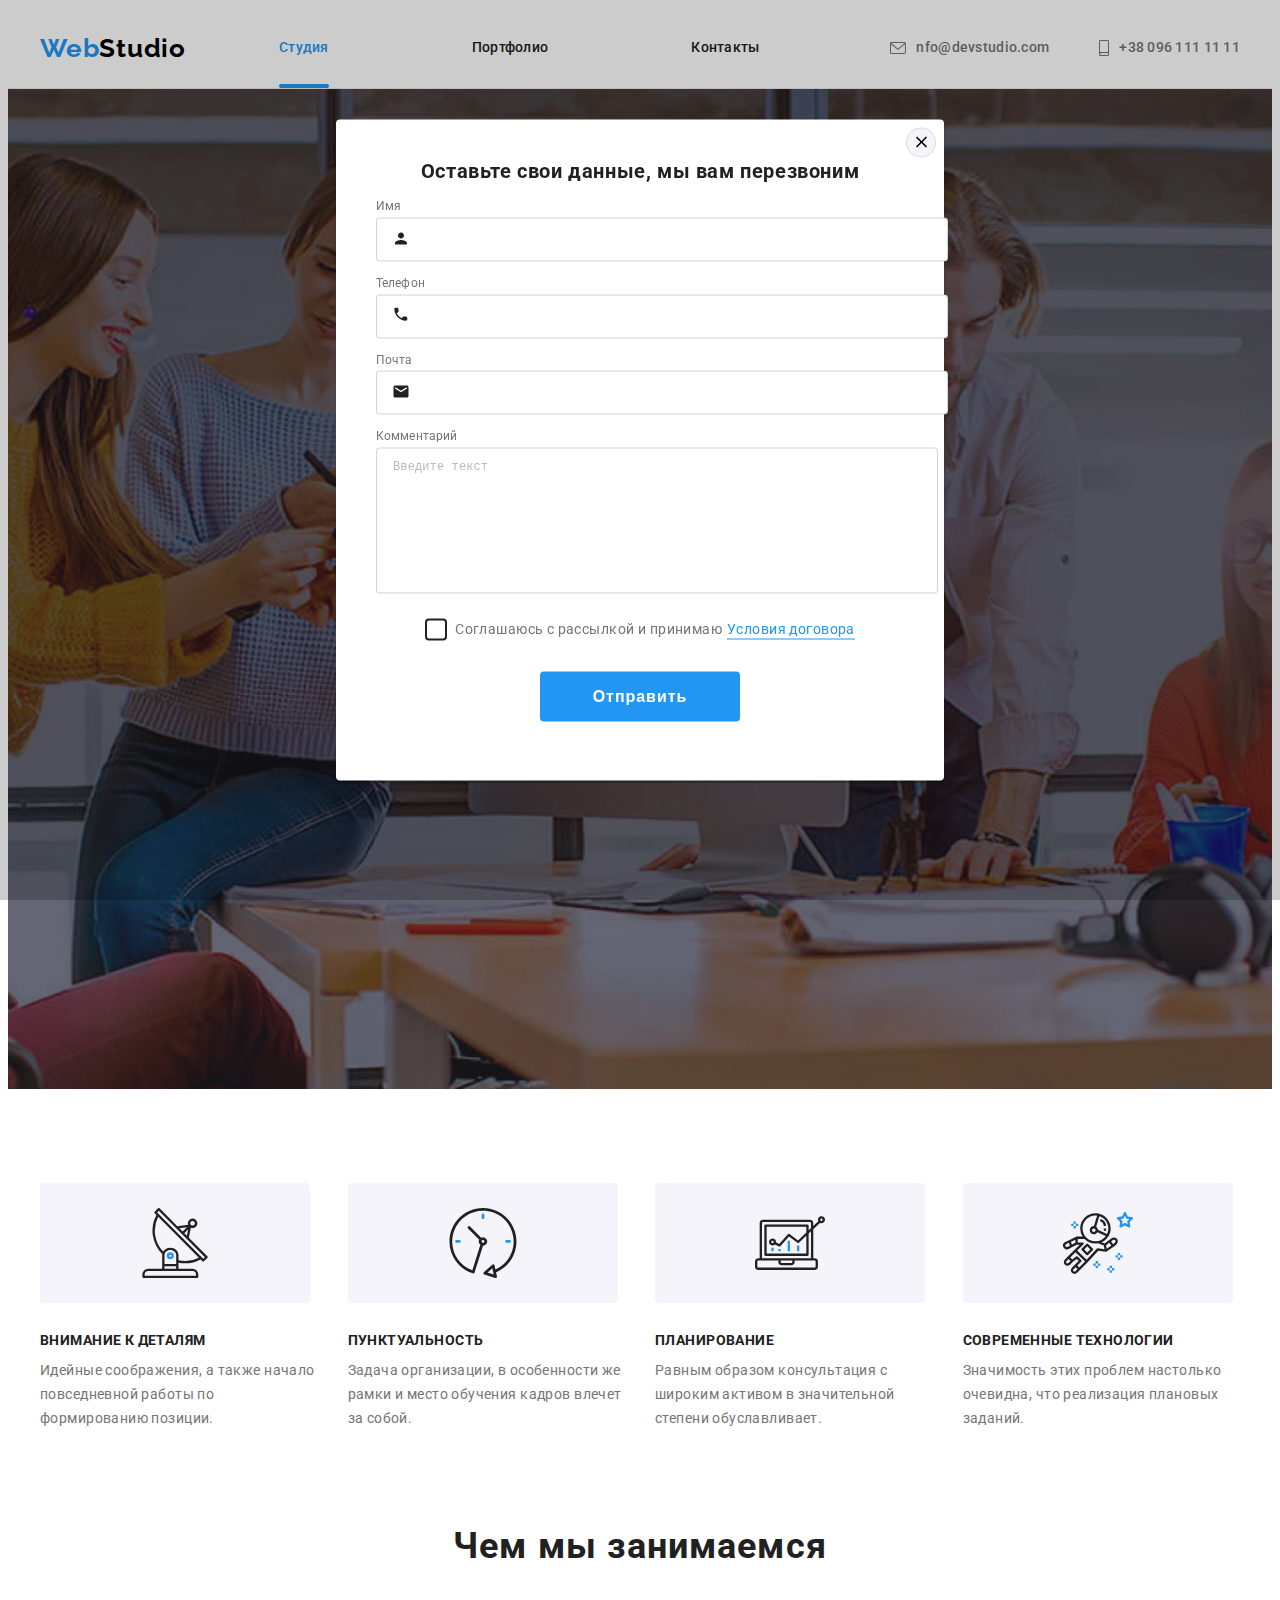
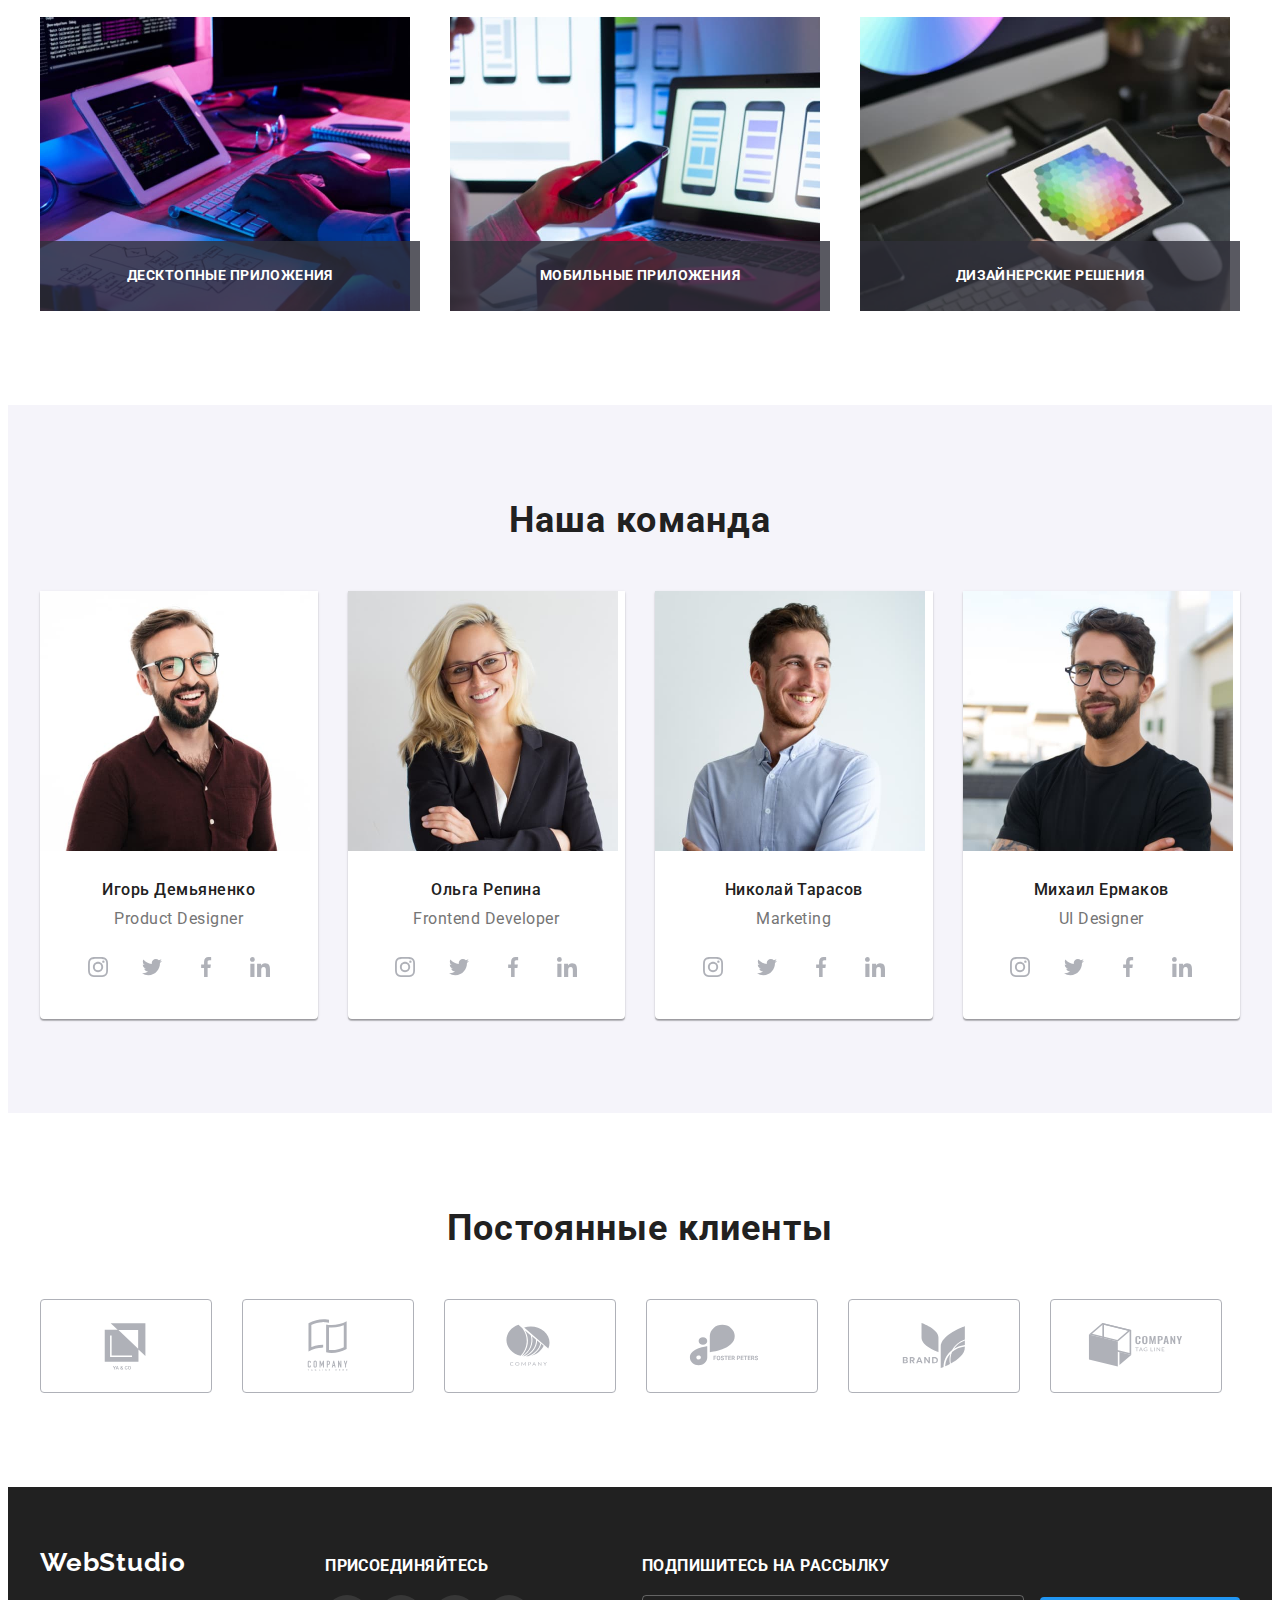
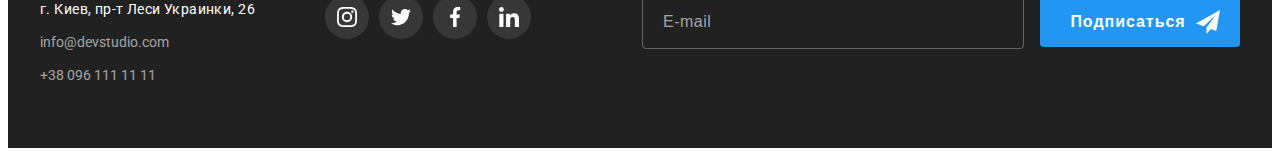
==== commit 32b35d45: "модальное окно	bem" ====
--- a/index.html
+++ b/index.html
@@ -427,54 +427,54 @@
     </footer>
 
     <!-- *Модальное окно -->
-    <div class="backdrop is-hidden" data-modal>
-      <div class="modal-wrapper">
-        <button type="button" class="modal-button" data-modal-close>
+    <div class="backdrop is-hidde" data-modal>
+      <div class="modal">
+        <button type="button" class="modal__close" data-modal-close>
           <svg class="icon-modal" width="18px" height="18px">
             <use href="./images/sprite.svg#close"></use>
           </svg>
         </button>
-        <b class="form-title">Оставьте свои данные, мы вам перезвоним</b>
-        <form class="modal-form">
-          <label class="modal-label">
-            <span class="label-name">Имя</span>
-            <input type="text" name="user-name" class="modal-input" required />
-            <svg class="label-icon" width="18" height="18">
+        <b class="modal__title">Оставьте свои данные, мы вам перезвоним</b>
+        <form class="modal__form">
+          <label class="modal__label label">
+            <span class="label__name">Имя</span>
+            <input type="text" name="user-name" class="label__input" required />
+            <svg class="label__icon" width="18" height="18">
               <use href="./images/sprite.svg#person"></use>
             </svg>
           </label>
 
-          <label class="modal-label">
-            <span class="label-name">Телефон</span>
-            <input type="tel" name="user-tell" class="modal-input" required />
-            <svg class="label-icon" width="18" height="18">
+          <label class="modal__label label">
+            <span class="label__name">Телефон</span>
+            <input type="tel" name="user-tell" class="label__input" required />
+            <svg class="label__icon" width="18" height="18">
               <use href="./images/sprite.svg#phone"></use>
             </svg>
           </label>
 
-          <label class="modal-label">
-            <span class="label-name">Почта</span>
-            <input type="email" name="user-email" class="modal-input" placeholder=" " required />
-            <svg class="label-icon" width="18" height="18">
+          <label class="modal__label label">
+            <span class="label__name">Почта</span>
+            <input type="email" name="user-email" class="label__input" placeholder=" " required />
+            <svg class="label__icon" width="18" height="18">
               <use href="./images/sprite.svg#email"></use>
             </svg>
           </label>
 
-          <label class="modal-label">
-            <span class="label-name">Комментарий</span>
-            <textarea name="user-feedback" rows="5" placeholder="Введите текст" class="modal-inpu feedback"></textarea>
+          <label class="modal__label label">
+            <span class="label__name">Комментарий</span>
+            <textarea name="user-feedback" rows="5" placeholder="Введите текст" class="label__feedback"></textarea>
           </label>
 
-          <label class="checkbox-label">
-            <input type="checkbox" name="checkbox" class="visually-hidden checkbox" />
-            <svg class="checkbox-icon" width="11" height="8">
+          <label class="modal__checkbox checkbox">
+            <input type="checkbox" name="checkbox" class="visually-hidden checkbox__input" />
+            <svg class="checkbox__icon" width="11" height="8">
               <use href="./images/sprite.svg#check"></use>
             </svg>
-            <span class="checkbox-text">Соглашаюсь с рассылкой и принимаю</span>
-            <a href="#" class="checkbox-link">Условия договора</a>
+            <span class="checkbox__text">Соглашаюсь с рассылкой и принимаю</span>
+            <a href="#" class="checkbox__link">Условия договора</a>
           </label>
 
-          <button type="submit" class="submit-btn button">Отправить</button>
+          <button type="submit" class="modal__submit button">Отправить</button>
         </form>
       </div>
     </div>
--- a/css/styles.css
+++ b/css/styles.css
@@ -89,7 +89,6 @@
   font-size: 14px;
   color: var(--title-color);
 }
-
 .list {
   padding-left: 0;
   list-style: none;
@@ -873,7 +872,7 @@
   pointer-events: none;
 }
 
-.modal-wrapper {
+.modal {
   position: absolute;
   top: 50%;
   left: 50%;
@@ -894,7 +893,7 @@
   transform: translate(-50%, 100%) scale(0.3);
 }
 
-.modal-button {
+.modal__close {
   position: absolute;
   top: 8px;
   right: 8px;
@@ -911,25 +910,25 @@
   transition: fill 250ms var(--timing-function), border 250ms var(--timing-function);
 }
 
-.modal-button:hover,
-.modal-button:focus {
+.modal__close:hover,
+.modal__close:focus {
   fill: var(--accent-color);
   border: 2px solid var(--accent-color);
   outline: 2px solid var(--accent-color);
   background-color: var(--primary-background-color);
 }
 
-.modal-form {
+.modal__form {
   display: flex;
   flex-direction: column;
 }
 
-.modal-label {
+.modal__label {
   position: relative;
   color: var(--title-color);
 }
 
-.form-title {
+.modal__title {
   display: inline-flex;
   justify-content: center;
   margin-bottom: 12px;
@@ -941,7 +940,7 @@
   color: #212121;
 }
 
-.modal-input {
+.label__input {
   width: 100%;
   height: 40px;
   margin-bottom: 10px;
@@ -951,7 +950,7 @@
   transition: border-color 300ms var(--timing-function), outline 300ms var(--timing-function);
 }
 
-.label-icon {
+.label__icon {
   position: absolute;
   top: 45%;
   left: 3%;
@@ -960,28 +959,24 @@
 }
 
 /* *синяя рамка инпута при ховере */
-.modal-label:hover .modal-input {
+.modal__label:hover .label__input {
   border-color: var(--accent-color);
 }
 /* *синяя иконка инпута при ховере */
-.modal-label:hover .label-icon {
+.modal__label:hover .label__icon {
   fill: var(--accent-color);
 }
 /* *синяя рамка инпута при фокусе */
-.modal-input:focus {
+.label__input:focus {
   border-color: var(--accent-color);
   outline: 1px solid var(--accent-color);
 }
 /* *синяя иконка инпута при фокусе */
-.modal-input:focus + .label-icon {
+.label__input:focus + .label__icon {
   fill: var(--accent-color);
 }
 
-/* .modal-input :placeholder-shown {
-  border-color: var(--accent-color);
-} */
-
-.label-name {
+.label__name {
   display: inline-block;
   margin-bottom: 4px;
   font-weight: 400;
@@ -992,7 +987,7 @@
   color: var(--text-color);
 }
 
-.feedback {
+.label__feedback {
   padding: 12px 16px;
   resize: none;
   width: 100%;
@@ -1003,7 +998,7 @@
   transition: border-color 300ms var(--timing-function), outline 300ms var(--timing-function);
 }
 
-.feedback::placeholder {
+.label__feedback::placeholder {
   font-weight: 400;
   font-size: 12px;
   line-height: 1.15;
@@ -1012,16 +1007,16 @@
 }
 
 /* *синяя рамка поля ввода текста при ховере */
-.modal-label:hover .feedback {
+.modal__label:hover .label__feedback {
   border-color: var(--accent-color);
 }
 /* *синяя рамка поля ввода текста при фокусе */
-.feedback:focus {
+.label__feedback:focus {
   border-color: var(--accent-color);
   outline: 1px solid var(--accent-color);
 }
 
-.checkbox-label {
+.modal__checkbox {
   display: inline-flex;
   align-items: center;
   justify-content: center;
@@ -1030,7 +1025,7 @@
   /* outline: 2px dashed teal; */
 }
 
-.checkbox-icon {
+.checkbox__icon {
   margin-right: 8px;
   border: 2px solid var(--title-color);
   border-radius: 4px;
@@ -1040,20 +1035,20 @@
   transition: background-color 250ms var(--timing-function), border-color 300ms var(--timing-function);
 }
 
-.checkbox-label:hover .checkbox-icon {
+.checkbox__label:hover .checkbox__icon {
   border-color: var(--accent-color);
 }
 
-.checkbox:focus + .checkbox-icon {
+.checkbox__input:hover + .checkbox__icon {
   border-color: var(--accent-color);
 }
 
-.checkbox:checked + .checkbox-icon {
+.checkbox__input:checked + .checkbox__icon {
   border-color: var(--accent-color);
   background-color: var(--accent-color);
 }
 
-.checkbox-text {
+.checkbox__text {
   margin-right: 5px;
   font-weight: 400;
   font-size: 14px;
@@ -1062,7 +1057,7 @@
   color: #757575;
 }
 
-.checkbox-link {
+.checkbox__link {
   position: relative;
   font-weight: 400;
   font-size: 14px;
@@ -1071,7 +1066,7 @@
   color: #2196f3;
 }
 
-.checkbox-link::before {
+.checkbox__link::before {
   position: absolute;
   content: "";
   width: 100%;
@@ -1080,7 +1075,7 @@
   background-color: var(--accent-color);
 }
 
-.submit-btn {
+.modal__submit {
   position: relative;
   overflow: hidden;
   display: flex;
@@ -1098,7 +1093,7 @@
   transition: background-color 250ms var(--timing-function), box-shadow 250ms var(--timing-function);
 }
 
-.submit-btn:hover {
+.modal__submit:hover {
   background-color: var(--hero-hover-color);
   box-shadow: 0px 3px 1px rgb(0 0 10 / 20%), 0px 1px 2px rgb(0 0 10 / 28%), 0px 2px 2px rgb(0 0 10 / 32%);
 }
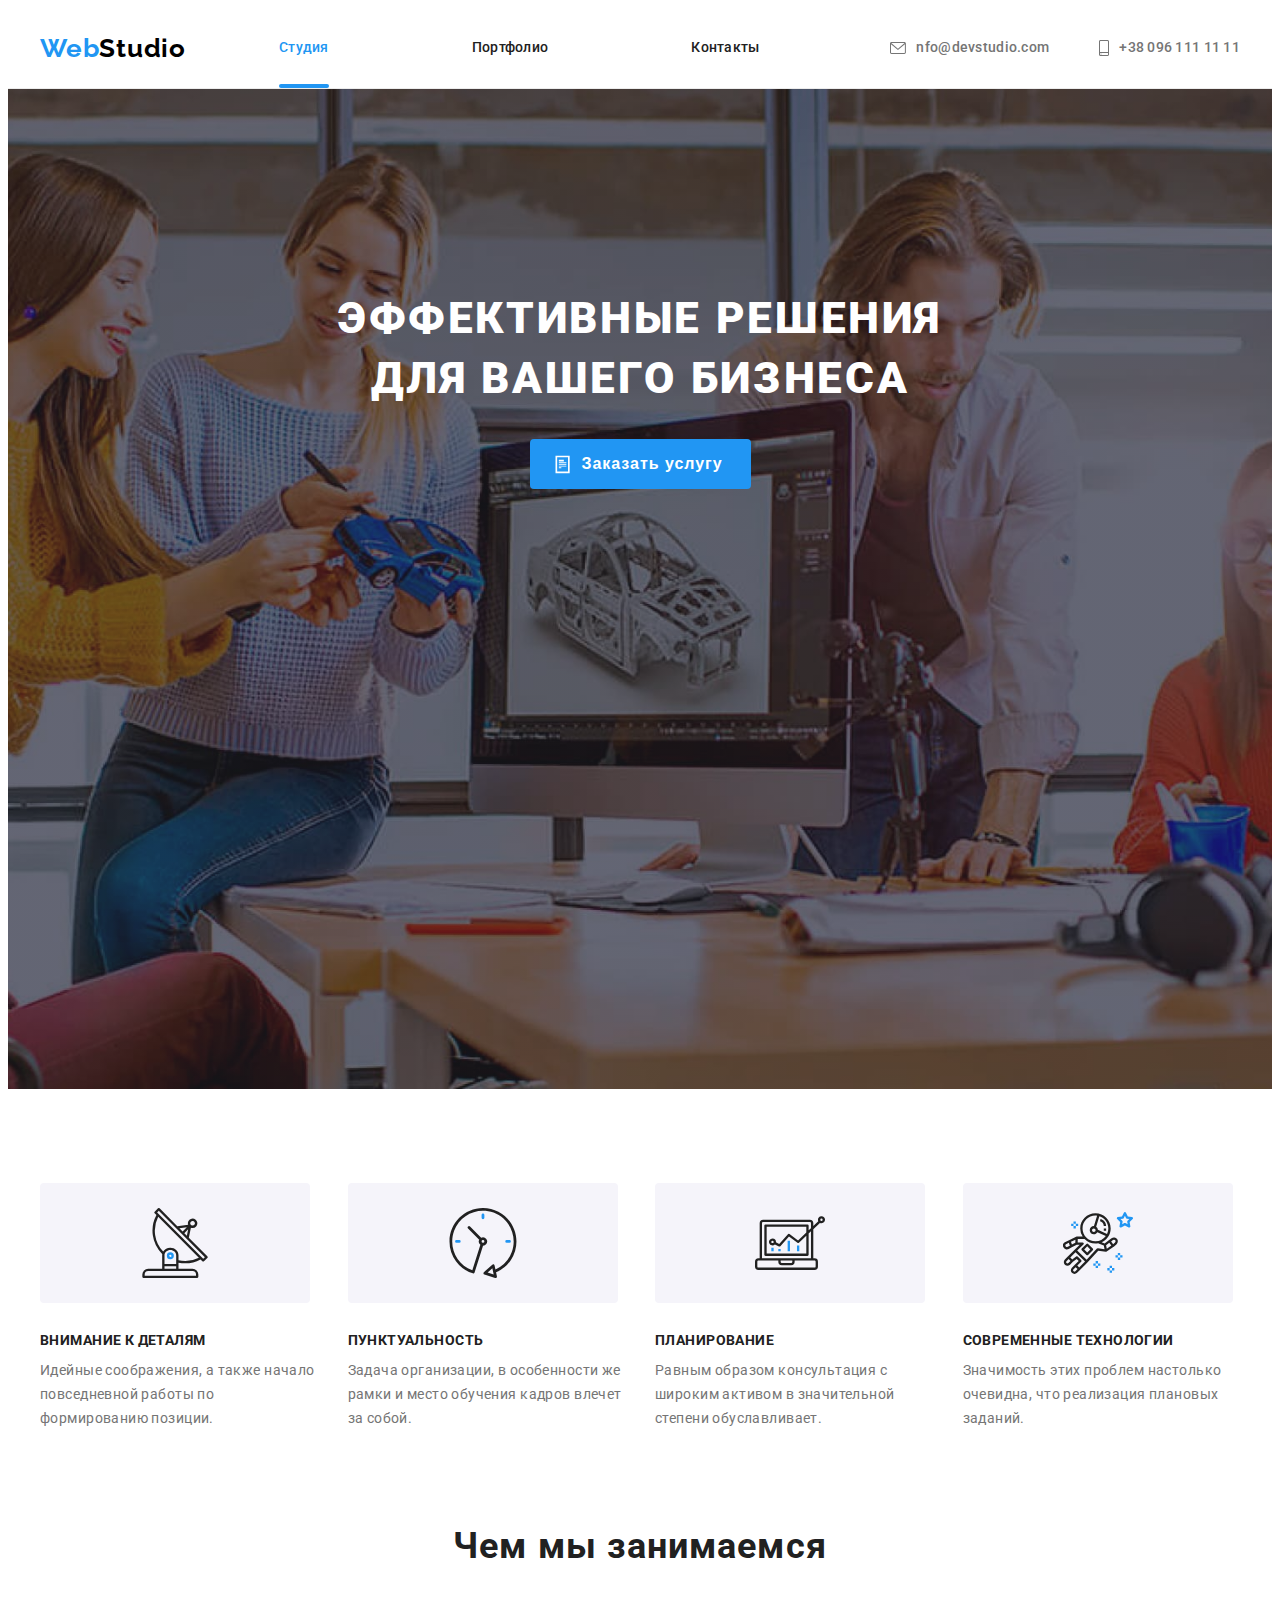
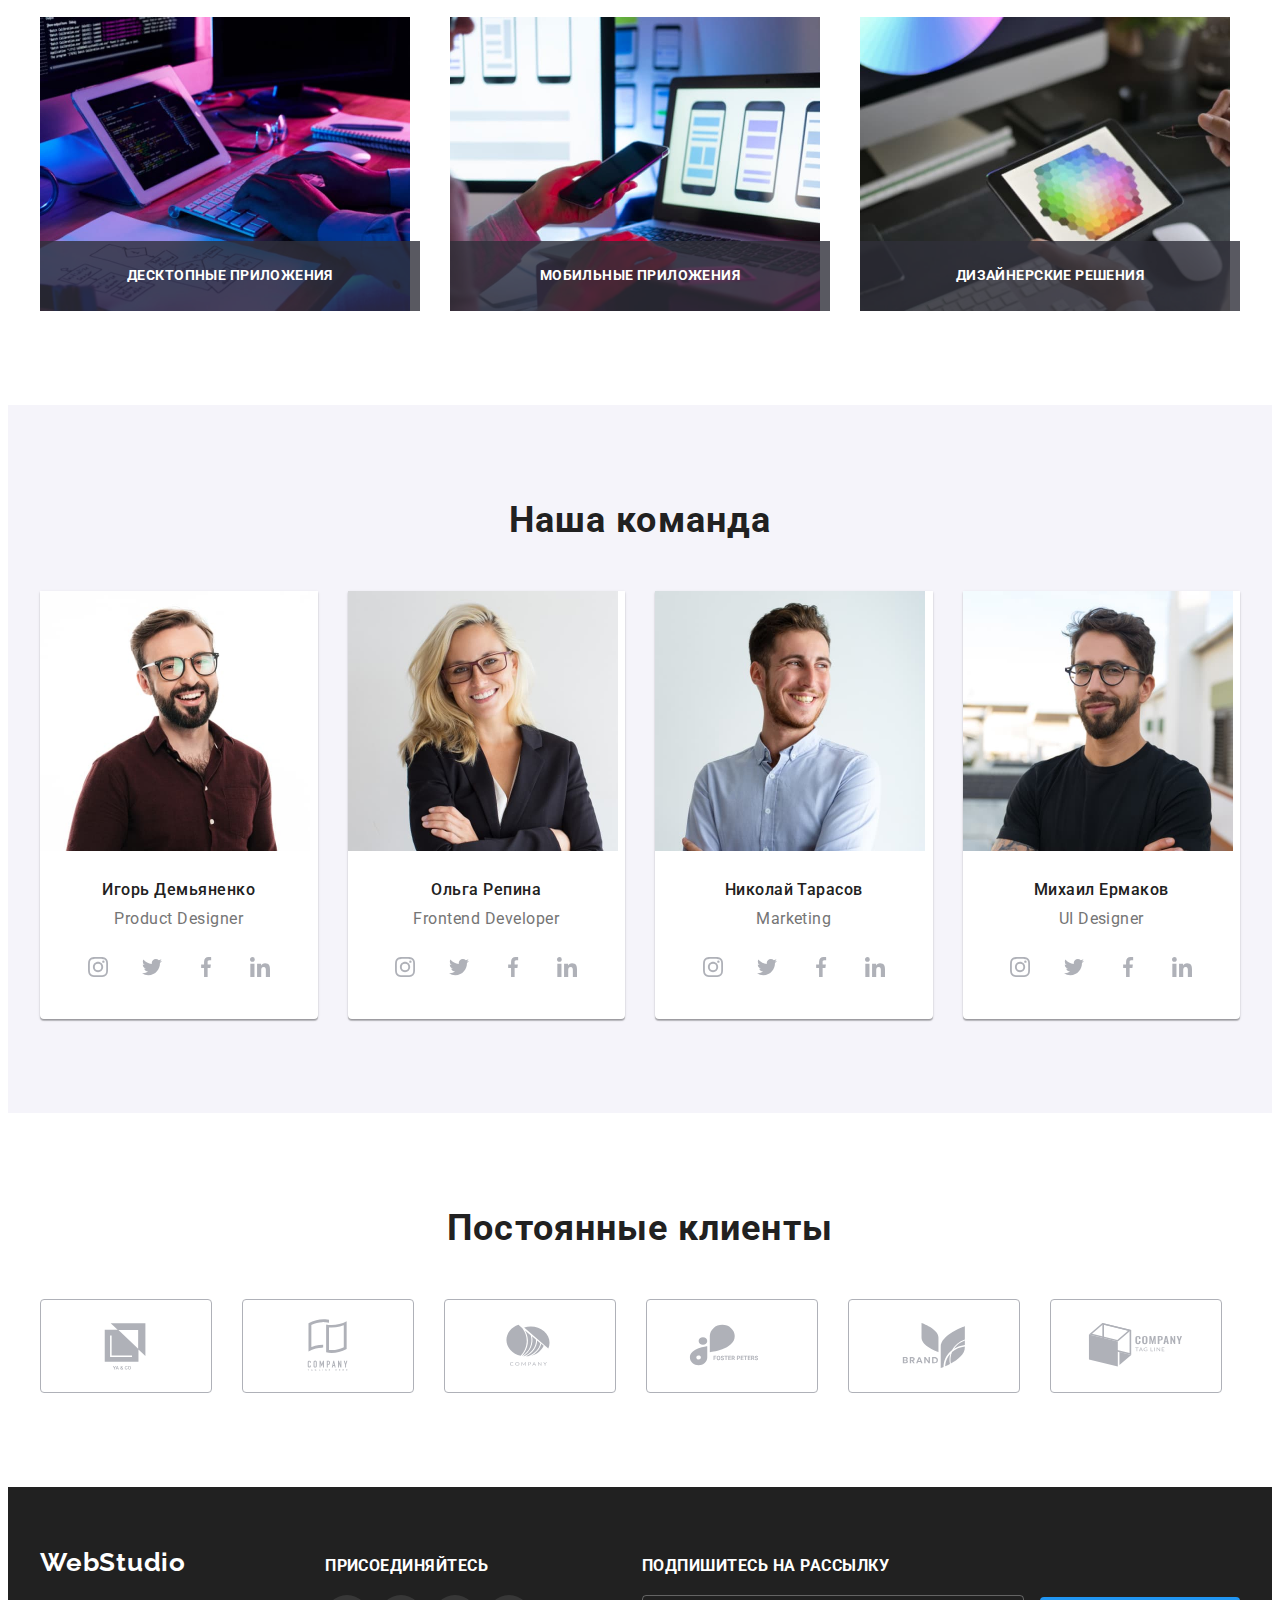
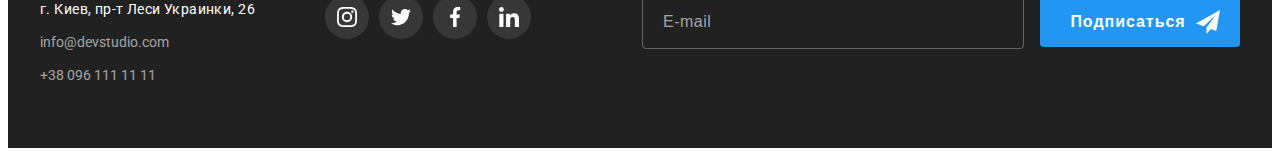
==== commit a25f6d37: "visually hidden" ====
--- a/index.html
+++ b/index.html
@@ -427,10 +427,10 @@
     </footer>
 
     <!-- *Модальное окно -->
-    <div class="backdrop is-hidde" data-modal>
+    <div class="backdrop is-hidden" data-modal>
       <div class="modal">
         <button type="button" class="modal__close" data-modal-close>
-          <svg class="icon-modal" width="18px" height="18px">
+          <svg width="18px" height="18px">
             <use href="./images/sprite.svg#close"></use>
           </svg>
         </button>
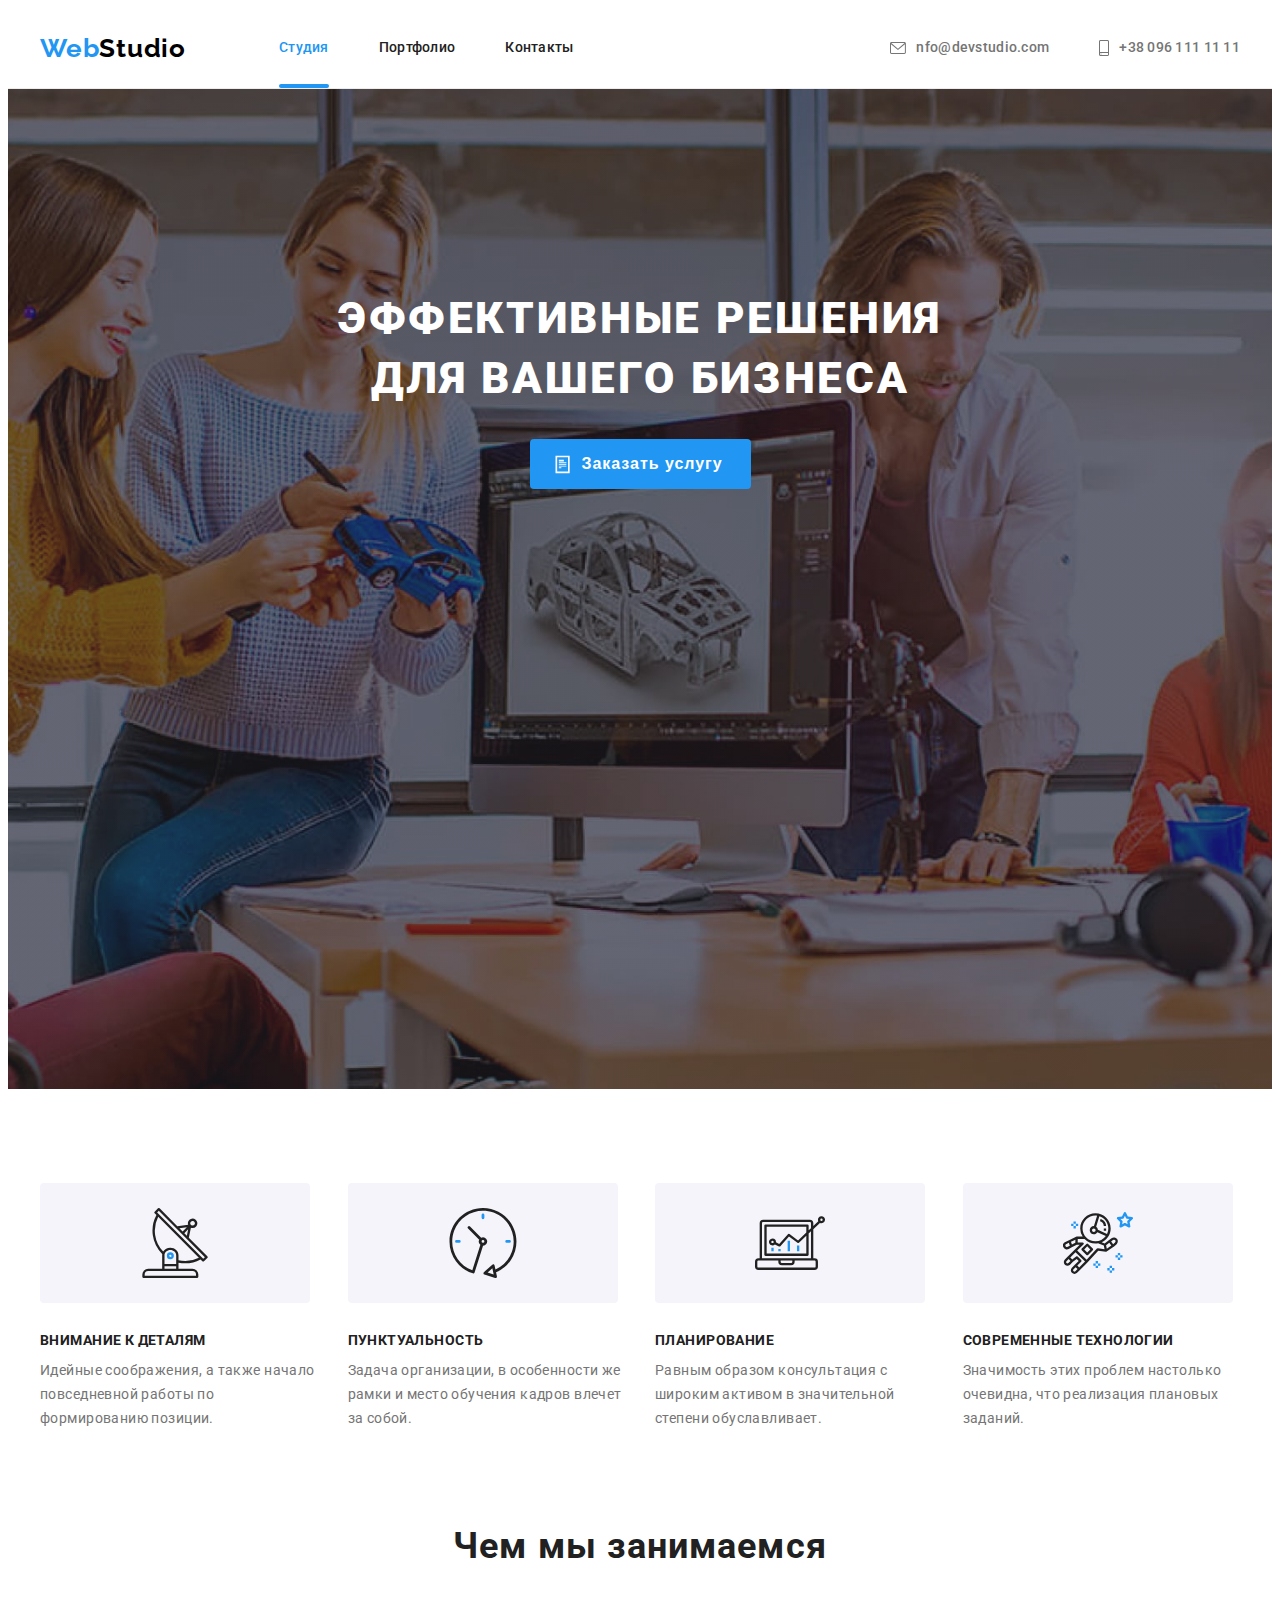
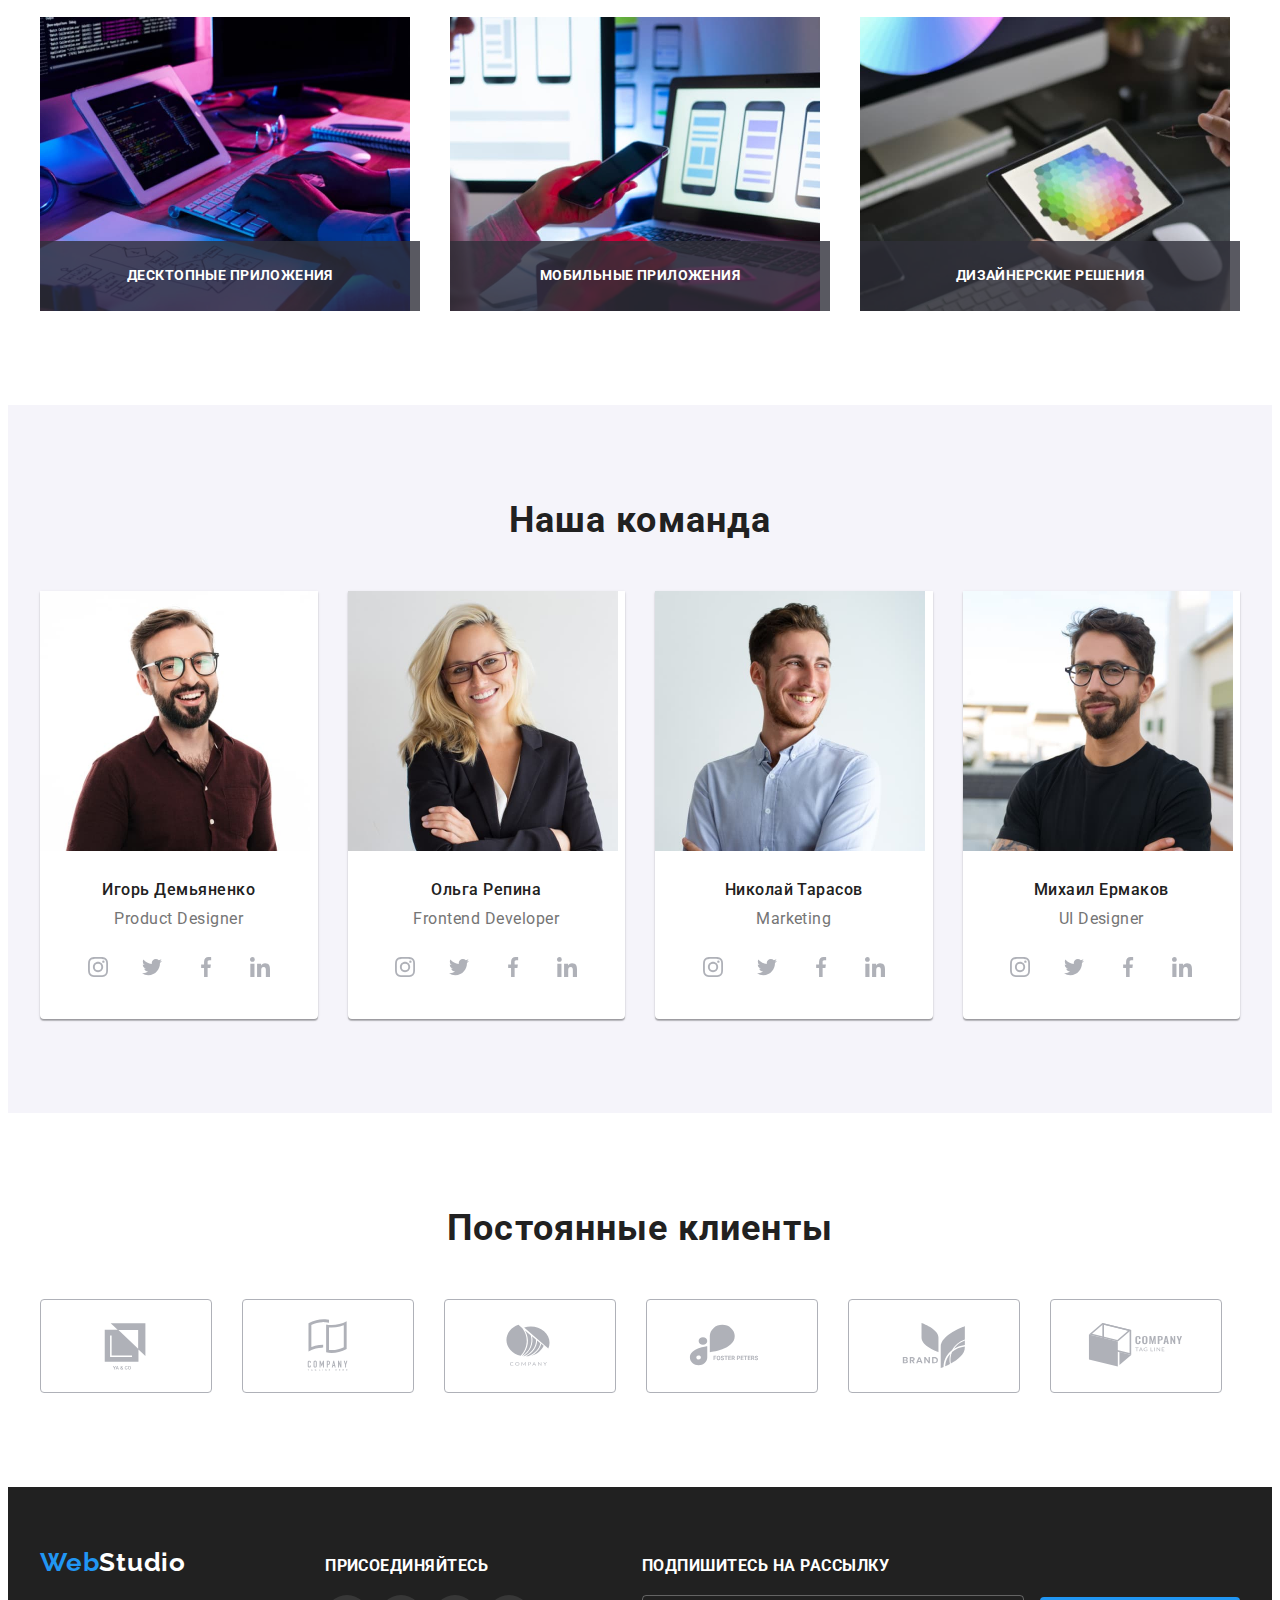
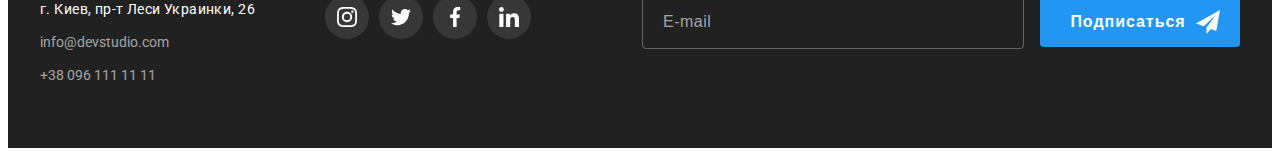
==== commit 5a3db80a: "refactired" ====
--- a/index.html
+++ b/index.html
@@ -9,7 +9,7 @@
     <link rel="preconnect" href="https://fonts.gstatic.com" crossorigin />
     <link rel="stylesheet" href="https://cdnjs.cloudflare.com/ajax/libs/modern-normalize/1.1.0/modern-normalize.min.css" integrity="sha512-wpPYUAdjBVSE4KJnH1VR1HeZfpl1ub8YT/NKx4PuQ5NmX2tKuGu6U/JRp5y+Y8XG2tV+wKQpNHVUX03MfMFn9Q==" crossorigin="anonymous" referrerpolicy="no-referrer" />
     <link href="https://fonts.googleapis.com/css2?family=Raleway:wght@700&family=Roboto:wght@400;500;700;900&display=swap" rel="stylesheet" />
-    <link rel="stylesheet" href="./css/styles.css" />
+    <link rel="stylesheet" href="./css/main.min.css" />
   </head>
 
   <!-- *===================Работа 7========================= -->
@@ -19,7 +19,7 @@
     <header class="header">
       <div class="container header__container">
         <nav class="nav">
-          <a href="./index.html" class="logo link header__logo header__link" lang="en"><span class="header__accent">Web</span>Studio</a>
+          <a href="./index.html" class="logo logo-dark header__logo header__link" lang="en"><span class="logo__accent">Web</span>Studio</a>
           <ul class="list nav__list">
             <li class="nav__item">
               <a href="./index.html" class="link nav__link header__link header__link-current">Студия</a>
@@ -156,28 +156,28 @@
                 <!-- *Иконки соцсетей -->
                 <ul class="social list">
                   <li class="social__item">
-                    <a href="#" class="social__link link" target="_blank" rel="noopener noreferrer nofollow" aria-label="instagram">
+                    <a href="#" class="link social__link social__link-light" target="_blank" rel="noopener noreferrer nofollow" aria-label="instagram">
                       <svg class="social__icon" width="20" height="20">
                         <use href="./images/sprite.svg#instagram"></use>
                       </svg>
                     </a>
                   </li>
                   <li class="social__item">
-                    <a href="#" class="social__link link" target="_blank" rel="noopener noreferrer nofollow" aria-label="instagram">
+                    <a href="#" class="link social__link social__link-light" target="_blank" rel="noopener noreferrer nofollow" aria-label="instagram">
                       <svg class="social__icon" width="20" height="20">
                         <use href="./images/sprite.svg#twitter"></use>
                       </svg>
                     </a>
                   </li>
                   <li class="social__item">
-                    <a href="#" class="social__link link" target="_blank" rel="noopener noreferrer nofollow" aria-label="instagram">
+                    <a href="#" class="link social__link social__link-light" target="_blank" rel="noopener noreferrer nofollow" aria-label="instagram">
                       <svg class="social__icon" width="20" height="20">
                         <use href="./images/sprite.svg#facebook"></use>
                       </svg>
                     </a>
                   </li>
                   <li class="social__item">
-                    <a href="#" class="social__link link" target="_blank" rel="noopener noreferrer nofollow" aria-label="instagram">
+                    <a href="#" class="link social__link social__link-light" target="_blank" rel="noopener noreferrer nofollow" aria-label="instagram">
                       <svg class="social__icon" width="20" height="20">
                         <use href="./images/sprite.svg#linkedin"></use>
                       </svg>
@@ -193,28 +193,28 @@
                 <p class="team__descr" lang="en">Frontend Developer</p>
                 <ul class="social list">
                   <li class="social__item item">
-                    <a href="#" class="social__link link" target="_blank" rel="noopener noreferrer nofollow" aria-label="instagram">
+                    <a href="#" class="link social__link social__link-light" target="_blank" rel="noopener noreferrer nofollow" aria-label="instagram">
                       <svg class="social__icon" width="20" height="20">
                         <use href="./images/sprite.svg#instagram"></use>
                       </svg>
                     </a>
                   </li>
                   <li class="social__item item">
-                    <a href="#" class="social__link link" target="_blank" rel="noopener noreferrer nofollow" aria-label="instagram">
+                    <a href="#" class="link social__link social__link-light" target="_blank" rel="noopener noreferrer nofollow" aria-label="instagram">
                       <svg class="social__icon" width="20" height="20">
                         <use href="./images/sprite.svg#twitter"></use>
                       </svg>
                     </a>
                   </li>
                   <li class="social__item item">
-                    <a href="#" class="social__link link" target="_blank" rel="noopener noreferrer nofollow" aria-label="instagram">
+                    <a href="#" class="link social__link social__link-light" target="_blank" rel="noopener noreferrer nofollow" aria-label="instagram">
                       <svg class="social__icon" width="20" height="20">
                         <use href="./images/sprite.svg#facebook"></use>
                       </svg>
                     </a>
                   </li>
                   <li class="social__item item">
-                    <a href="#" class="social__link link" target="_blank" rel="noopener noreferrer nofollow" aria-label="instagram">
+                    <a href="#" class="link social__link social__link-light" target="_blank" rel="noopener noreferrer nofollow" aria-label="instagram">
                       <svg class="social__icon" width="20" height="20">
                         <use href="./images/sprite.svg#linkedin"></use>
                       </svg>
@@ -230,28 +230,28 @@
                 <p class="team__descr" lang="en">Marketing</p>
                 <ul class="social list">
                   <li class="social__item item">
-                    <a href="#" class="social__link link" target="_blank" rel="noopener noreferrer nofollow" aria-label="instagram">
+                    <a href="#" class="link social__link social__link-light" target="_blank" rel="noopener noreferrer nofollow" aria-label="instagram">
                       <svg class="social__icon" width="20" height="20">
                         <use href="./images/sprite.svg#instagram"></use>
                       </svg>
                     </a>
                   </li>
                   <li class="social__item item">
-                    <a href="#" class="social__link link" target="_blank" rel="noopener noreferrer nofollow" aria-label="instagram">
+                    <a href="#" class="link social__link social__link-light" target="_blank" rel="noopener noreferrer nofollow" aria-label="instagram">
                       <svg class="social__icon" width="20" height="20">
                         <use href="./images/sprite.svg#twitter"></use>
                       </svg>
                     </a>
                   </li>
                   <li class="social__item item">
-                    <a href="#" class="social__link link" target="_blank" rel="noopener noreferrer nofollow" aria-label="instagram">
+                    <a href="#" class="link social__link social__link-light" target="_blank" rel="noopener noreferrer nofollow" aria-label="instagram">
                       <svg class="social__icon" width="20" height="20">
                         <use href="./images/sprite.svg#facebook"></use>
                       </svg>
                     </a>
                   </li>
                   <li class="social__item item">
-                    <a href="#" class="social__link link" target="_blank" rel="noopener noreferrer nofollow" aria-label="instagram">
+                    <a href="#" class="link social__link social__link-light" target="_blank" rel="noopener noreferrer nofollow" aria-label="instagram">
                       <svg class="social__icon" width="20" height="20">
                         <use href="./images/sprite.svg#linkedin"></use>
                       </svg>
@@ -267,28 +267,28 @@
                 <p class="team__descr" lang="en">UI Designer</p>
                 <ul class="social list">
                   <li class="social__item item">
-                    <a href="#" class="social__link link" target="_blank" rel="noopener noreferrer nofollow" aria-label="instagram">
+                    <a href="#" class="link social__link social__link-light" target="_blank" rel="noopener noreferrer nofollow" aria-label="instagram">
                       <svg class="social__icon" width="20" height="20">
                         <use href="./images/sprite.svg#instagram"></use>
                       </svg>
                     </a>
                   </li>
                   <li class="social__item item">
-                    <a href="#" class="social__link link" target="_blank" rel="noopener noreferrer nofollow" aria-label="instagram">
+                    <a href="#" class="link social__link social__link-light" target="_blank" rel="noopener noreferrer nofollow" aria-label="instagram">
                       <svg class="social__icon" width="20" height="20">
                         <use href="./images/sprite.svg#twitter"></use>
                       </svg>
                     </a>
                   </li>
                   <li class="social__item item">
-                    <a href="#" class="social__link link" target="_blank" rel="noopener noreferrer nofollow" aria-label="instagram">
+                    <a href="#" class="link social__link social__link-light" target="_blank" rel="noopener noreferrer nofollow" aria-label="instagram">
                       <svg class="social__icon" width="20" height="20">
                         <use href="./images/sprite.svg#facebook"></use>
                       </svg>
                     </a>
                   </li>
                   <li class="social__item item">
-                    <a href="#" class="social__link link" target="_blank" rel="noopener noreferrer nofollow" aria-label="instagram">
+                    <a href="#" class="link social__link social__link-light" target="_blank" rel="noopener noreferrer nofollow" aria-label="instagram">
                       <svg class="social__icon" width="20" height="20">
                         <use href="./images/sprite.svg#linkedin"></use>
                       </svg>
@@ -296,69 +296,69 @@
                   </li>
                 </ul>
               </div>
+            </li>
+          </ul>
+        </div>
+      </section>
+
+      <!--* Постоянные клиенты -->
+      <section class="section client">
+        <div class="container">
+          <h2 class="title section__title">Постоянные клиенты</h2>
+          <ul class="client__list list">
+            <li class="client__item item">
+              <a href="#" class="link client__link" target="_blank" rel="noopener noreferrer nofollow" aria-label="yaco">
+                <svg class="client__icon" width="106" height="60">
+                  <use href="./images/sprite.svg#yaco"></use>
+                </svg>
+              </a>
+            </li>
+            <li class="client__item item">
+              <a href="#" class="link client__link" target="_blank" rel="noopener noreferrer nofollow" aria-label="tag line here">
+                <svg class="client__icon" width="106" height="60">
+                  <use href="./images/sprite.svg#here"></use>
+                </svg>
+              </a>
+            </li>
+            <li class="client__item item">
+              <a href="#" class="link client__link" target="_blank" rel="noopener noreferrer nofollow" aria-label="company">
+                <svg class="client__icon" width="106" height="60">
+                  <use href="./images/sprite.svg#company"></use>
+                </svg>
+              </a>
+            </li>
+            <li class="client__item item">
+              <a href="#" class="link client__link" target="_blank" rel="noopener noreferrer nofollow" aria-label="foster petters">
+                <svg class="client__icon" width="106" height="60">
+                  <use href="./images/sprite.svg#foster"></use>
+                </svg>
+              </a>
+            </li>
+            <li class="client__item item">
+              <a href="#" class="link client__link" target="_blank" rel="noopener noreferrer nofollow" aria-label="brand">
+                <svg class="client__icon" width="106" height="60">
+                  <use href="./images/sprite.svg#brand"></use>
+                </svg>
+              </a>
+            </li>
+            <li class="client__item item">
+              <a href="#" class="link client__link" target="_blank" rel="noopener noreferrer nofollow" aria-label="tag line">
+                <svg class="client__icon" width="106" height="60">
+                  <use href="./images/sprite.svg#tagline"></use>
+                </svg>
+              </a>
             </li>
           </ul>
         </div>
       </section>
     </main>
-
-    <!--* Постоянные клиенты -->
-    <section class="section client">
-      <div class="container">
-        <h2 class="title section__title">Постоянные клиенты</h2>
-        <ul class="client__list list">
-          <li class="client__item item">
-            <a href="#" class="link client__link" target="_blank" rel="noopener noreferrer nofollow" aria-label="yaco">
-              <svg class="client__icon" width="106" height="60">
-                <use href="./images/sprite.svg#yaco"></use>
-              </svg>
-            </a>
-          </li>
-          <li class="client__item item">
-            <a href="#" class="link client__link" target="_blank" rel="noopener noreferrer nofollow" aria-label="tag line here">
-              <svg class="client__icon" width="106" height="60">
-                <use href="./images/sprite.svg#here"></use>
-              </svg>
-            </a>
-          </li>
-          <li class="client__item item">
-            <a href="#" class="link client__link" target="_blank" rel="noopener noreferrer nofollow" aria-label="company">
-              <svg class="client__icon" width="106" height="60">
-                <use href="./images/sprite.svg#company"></use>
-              </svg>
-            </a>
-          </li>
-          <li class="client__item item">
-            <a href="#" class="link client__link" target="_blank" rel="noopener noreferrer nofollow" aria-label="foster petters">
-              <svg class="client__icon" width="106" height="60">
-                <use href="./images/sprite.svg#foster"></use>
-              </svg>
-            </a>
-          </li>
-          <li class="client__item item">
-            <a href="#" class="link client__link" target="_blank" rel="noopener noreferrer nofollow" aria-label="brand">
-              <svg class="client__icon" width="106" height="60">
-                <use href="./images/sprite.svg#brand"></use>
-              </svg>
-            </a>
-          </li>
-          <li class="client__item item">
-            <a href="#" class="link client__link" target="_blank" rel="noopener noreferrer nofollow" aria-label="tag line">
-              <svg class="client__icon" width="106" height="60">
-                <use href="./images/sprite.svg#tagline"></use>
-              </svg>
-            </a>
-          </li>
-        </ul>
-      </div>
-    </section>
 
     <!--*=====Футер=====-->
 
     <footer class="footer">
       <div class="container footer__container">
         <div>
-          <a href="./index.html" class="logo footer__logo link footer__link" lang="en"> <span class="accent">Web</span>Studio</a>
+          <a href="./index.html" class="logo logo-light footer__logo footer__link" lang="en"> <span class="logo__accent">Web</span>Studio</a>
           <address class="address">
             <ul class="list footer__list">
               <li class="footer__item">
@@ -377,28 +377,28 @@
           <p class="footer__slogan">Присоединяйтесь</p>
           <ul class="social list">
             <li class="join social__item item">
-              <a href="#" class="social__link join__link link" target="_blank" rel="noopener noreferrer nofollow" aria-label="instagram">
+              <a href="#" class="link social__link social__link-dark" target="_blank" rel="noopener noreferrer nofollow" aria-label="instagram">
                 <svg class="join__icon" width="20" height="20">
                   <use href="./images/sprite.svg#instagram"></use>
                 </svg>
               </a>
             </li>
             <li class="social__item item">
-              <a href="#" class="social__link join__link link" target="_blank" rel="noopener noreferrer nofollow" aria-label="instagram">
+              <a href="#" class="link social__link social__link-dark" target="_blank" rel="noopener noreferrer nofollow" aria-label="twitter">
                 <svg class="join__icon" width="20" height="20">
                   <use href="./images/sprite.svg#twitter"></use>
                 </svg>
               </a>
             </li>
             <li class="social__item item">
-              <a href="#" class="social__link join__link link" target="_blank" rel="noopener noreferrer nofollow" aria-label="instagram">
+              <a href="#" class="link social__link social__link-dark" target="_blank" rel="noopener noreferrer nofollow" aria-label="facebook">
                 <svg class="join__icon" width="20" height="20">
                   <use href="./images/sprite.svg#facebook"></use>
                 </svg>
               </a>
             </li>
             <li class="social__item item">
-              <a href="#" class="social__link join__link link" target="_blank" rel="noopener noreferrer nofollow" aria-label="instagram">
+              <a href="#" class="link social__link social__link-dark" target="_blank" rel="noopener noreferrer nofollow" aria-label="linkedin">
                 <svg class="join__icon" width="20" height="20">
                   <use href="./images/sprite.svg#linkedin"></use>
                 </svg>
--- a/css/main.min.css
+++ b/css/main.min.css
@@ -0,0 +1 @@
+:root{--primary-background-color: #ffffff;--secondary-background-color: #f5f4fa;--hero-background-color: #2f303a;--branches-bg-color: rgba(47, 48, 58, 0.8);--modal-bg-color: rgba(0, 0, 0, 0.2);--title-color: #212121;--secondary-title-color: #ffffff;--text-color: #757575;--logo-color: #000000;--accent-color: #2196f3;--header-border-color: #ececec;--hero-hover-color: #188ce8;--footer-address-color: rgba(255, 255, 255, 0.6);--portf-btn-color: #f5f4fa;--portf-border-color: #eeeeee;--social-icon-color: #afb1b8;--social-icon-hover-color: #ffffff;--advant-icon-bg-color: #f5f4fa;--client-icon-border-color: #afb1b8;--footer-icon-bg-color: rgba(255, 255, 255, 0.1);--main-font: "Roboto", sans-serif;--accent-font: "Raleway", sans-serif;--hero-size: 44px;--title-size: 36px;--subtitle-size: 18px;--note-size: 16px;--text-size: 14px;--hero-weight: 900;--head-weight: 700;--secondary-weight: 500;--main-weight: 400;--timing-function: cubic-bezier(0.4, 0, 0.2, 1)}h1,h2,h3,h4,li,ul,p{margin-top:0;margin-bottom:0}a{text-decoration:none}img{display:block;max-width:100%;height:auto}.backdrop{position:fixed;top:0;left:0;width:100%;height:100%;background-color:var(--modal-bg-color);transition:visibility 500ms var(--timing-function),opacity 500ms var(--timing-function)}.backdrop.is-hidden{opacity:0;visibility:hidden;pointer-events:none}.modal{position:absolute;top:50%;left:50%;display:flex;flex-direction:column;transform:translate(-50%, -50%);transition:opacity 500ms var(--timing-function),transform 500ms var(--timing-function);width:528px;min-height:581px;padding:40px 40px;box-shadow:0px 1px 3px rgba(0,0,0,.12),0px 1px 1px rgba(0,0,0,.14),0px 2px 1px rgba(0,0,0,.2);border-radius:4px;background-color:var(--primary-background-color)}.backdrop.is-hidden>.modal-wrapper{opacity:0;transform:translate(-50%, 100%) scale(0.3)}.modal__close{position:absolute;top:8px;right:8px;display:flex;align-items:center;justify-content:center;padding:0;width:30px;height:30px;cursor:pointer;border:1px solid rgba(0,0,0,.1);border-radius:50%;background-color:var(--secondary-background-color);transition:fill 250ms var(--timing-function),border 250ms var(--timing-function)}.modal__close:hover,.modal__close:focus{fill:var(--accent-color);border:2px solid var(--accent-color);outline:2px solid var(--accent-color);background-color:var(--primary-background-color)}.modal__form{display:flex;flex-direction:column}.modal__label{position:relative;color:var(--title-color)}.modal__title{display:inline-flex;justify-content:center;margin-bottom:12px;font-weight:700;font-size:20px;line-height:1.15;letter-spacing:.03em;color:#212121}.label__input{width:100%;height:40px;margin-bottom:10px;border:1px solid rgba(33,33,33,.2);border-radius:4px;padding-left:40px;transition:border-color 300ms var(--timing-function),outline 300ms var(--timing-function)}.modal__label:hover .label__input{border-color:var(--accent-color)}.label__input:focus{border-color:var(--accent-color);outline:1px solid var(--accent-color)}.label__icon{position:absolute;top:45%;left:3%;fill:currentColor;transition:fill 300ms var(--timing-function)}.modal__label:hover .label__icon{fill:var(--accent-color)}.label__input:focus+.label__icon{fill:var(--accent-color)}.label__name{display:inline-block;margin-bottom:4px;font-weight:400;font-size:12px;line-height:1.15;letter-spacing:.01em;color:var(--text-color)}.label__feedback{padding:12px 16px;resize:none;width:100%;height:120px;margin-bottom:20px;border:1px solid rgba(33,33,33,.2);border-radius:4px;transition:border-color 300ms var(--timing-function),outline 300ms var(--timing-function)}.label__feedback::-moz-placeholder{font-weight:400;font-size:12px;line-height:1.15;letter-spacing:.01em;color:rgba(117,117,117,.5)}.label__feedback:-ms-input-placeholder{font-weight:400;font-size:12px;line-height:1.15;letter-spacing:.01em;color:rgba(117,117,117,.5)}.label__feedback::placeholder{font-weight:400;font-size:12px;line-height:1.15;letter-spacing:.01em;color:rgba(117,117,117,.5)}.label__feedback:focus{border-color:var(--accent-color);outline:1px solid var(--accent-color)}.modal__label:hover .label__feedback{border-color:var(--accent-color)}.modal__checkbox{display:inline-flex;align-items:center;justify-content:center;margin-bottom:30px;cursor:pointer}.checkbox__icon{margin-right:8px;border:2px solid var(--title-color);border-radius:4px;width:18px;height:18px;fill:#fff;transition:background-color 250ms var(--timing-function),border-color 300ms var(--timing-function)}.checkbox__label:hover .checkbox__icon{border-color:var(--accent-color)}.checkbox__input:hover+.checkbox__icon{border-color:var(--accent-color)}.checkbox__input:checked+.checkbox__icon{border-color:var(--accent-color);background-color:var(--accent-color)}.checkbox__text{margin-right:5px;font-weight:400;font-size:14px;line-height:1.71;letter-spacing:.03em;color:#757575}.checkbox__link{position:relative;font-weight:400;font-size:14px;line-height:1.71;letter-spacing:.03em;color:#2196f3}.checkbox__link::before{position:absolute;content:"";width:100%;height:1px;top:85%;background-color:var(--accent-color)}.modal__submit{position:relative;overflow:hidden;display:flex;align-items:center;justify-content:center;margin:0 auto;padding:10px 28px 10px 28px;min-width:200px;font-weight:var(--head-weight);font-size:var(--note-size);line-height:1.88;letter-spacing:.06em;color:var(--secondary-title-color);background-color:var(--accent-color);transition:background-color 250ms var(--timing-function),box-shadow 250ms var(--timing-function)}.modal__submit:hover{background-color:var(--hero-hover-color);box-shadow:0px 3px 1px rgba(0,0,10,.2),0px 1px 2px rgba(0,0,10,.28),0px 2px 2px rgba(0,0,10,.32)}.social{display:flex;justify-content:center;align-items:center}.social__link{display:flex;justify-content:center;align-items:center;width:44px;height:44px;border-radius:50%;transition:background-color 250ms cubic-bezier(0.4, 0, 0.2, 1)}.social__link:hover,.social__link:focus{background-color:var(--accent-color)}.social__item+.social__item{margin-left:10px}.social__icon{fill:var(--social-icon-color);transition:fill 250ms cubic-bezier(0.4, 0, 0.2, 1)}.social__link:hover .social__icon,.social__link:focus .social__icon{fill:var(--social-icon-hover-color)}.social__link-light{background-color:var(--primary-background-color)}.social__link-dark{background-color:var(--footer-icon-bg-color)}.join__icon{fill:var(--secondary-title-color)}.form-inner{display:flex;flex-direction:column;margin-left:auto}.form-inner__slogan{display:block;margin-bottom:20px;font-family:var(--main-font);font-weight:var(--head-weight);line-height:1.14;letter-spacing:.03em;text-transform:uppercase;color:var(--secondary-title-color)}.form-footer__label{margin-right:12px}.form-footer__input{min-width:358px;min-height:50px;padding-left:20px;background-color:rgba(0,0,0,0);font-weight:var(--main-weight);font-size:var(--note-size);line-height:1.25px;letter-spacing:.03em;cursor:pointer;border:1px solid rgba(255,255,255,.3);border-radius:4px;color:rgba(255,255,255,.6);transition:border 250ms var(--timing-function)}.form-footer__input:hover{border:2px solid rgba(255,255,255,.7)}.form-footer__input::-moz-placeholder{font-weight:var(--main-weight);font-size:var(--note-size);line-height:1.25px;letter-spacing:.03em;color:rgba(255,255,255,.6)}.form-footer__input:-ms-input-placeholder{font-weight:var(--main-weight);font-size:var(--note-size);line-height:1.25px;letter-spacing:.03em;color:rgba(255,255,255,.6)}.form-footer__input::placeholder{font-weight:var(--main-weight);font-size:var(--note-size);line-height:1.25px;letter-spacing:.03em;color:rgba(255,255,255,.6)}.form-footer__button{position:relative;display:inline-block;overflow:hidden;align-items:center;justify-content:center;padding:10px 52px 10px 28px;min-width:200px;font-weight:var(--head-weight);font-size:var(--note-size);line-height:1.88;letter-spacing:.06em;color:var(--secondary-title-color);background-color:var(--accent-color);transition:background-color 350ms var(--timing-function),box-shadow 350ms var(--timing-function)}.form-footer__button:hover,.form-footer__button:focus{background-color:var(--hero-hover-color);box-shadow:0px 0px 4px 1px rgba(176,206,252,.5)}.form-footer__icon{position:absolute;top:50%;left:84%;transform:translate(-50%, -50%);transition:transform 350ms var(--timing-function);fill:var(--secondary-title-color)}.form-footer__button:hover .form-footer__icon,.form-footer__button:focus .form-footer__icon{transform:translate(165%, -215%)}.logo{font-family:var(--accent-font);font-weight:var(--head-weight);font-size:26px;line-height:1.19;letter-spacing:.03em}.logo-dark{color:var(--logo-color)}.logo-light{color:var(--primary-background-color)}.logo__accent{color:var(--accent-color)}body{font-family:var(--main-font);font-style:normal;color:var(--text-color);background-color:var(--primary-background-color)}.container{margin:0 auto;max-width:1200px;padding-left:15px;padding-right:15px}.section{padding-top:94px;padding-bottom:94px}.section__list{display:flex;flex-wrap:wrap;margin-left:-30px}.link{font-size:14px;color:var(--title-color)}.list{padding-left:0;list-style:none}.button{font-style:inherit;cursor:pointer;border:none;border-radius:4px}.title{font-size:var(--title-size);line-height:1.17;letter-spacing:.03em;text-align:center;color:var(--title-color)}.section__title{margin-bottom:50px}.header{border-bottom:1px solid var(--header-border-color)}.header__logo{padding-top:24px;padding-bottom:24px}.header__container{display:flex}.nav__link{position:relative;display:block;font-weight:var(--secondary-weight);line-height:1.14;letter-spacing:.02em}.nav__link::before{position:absolute;bottom:0;left:0;content:"";width:100%;height:4px;background-color:var(--accent-color);border-radius:2px;transform:scaleX(0);transform-origin:0 0;transition:transform 250ms var(--timing-function)}.nav__link:hover::before{transform:scaleX(1)}.nav__link:focus::before{transform:scaleX(1)}.header__link{transition:color 250ms var(--timing-function)}.header__link:hover,.header__link:focus{color:var(--accent-color)}.header__link-current{color:var(--accent-color)}.header__link-current::after{position:absolute;bottom:0;left:0;content:"";width:100%;height:4px;background-color:var(--accent-color);border-radius:2px}.header__contacts{display:flex;align-items:center;font-weight:var(--secondary-weight);line-height:1.14;letter-spacing:.02em;color:var(--text-color);transition:color 250ms cubic-bezier(0.4, 0, 0.2, 1)}.nav{display:flex;align-items:center}.nav__list{display:flex;align-items:center}.nav__address{display:flex;align-items:center}.nav__link{padding-top:32px;padding-bottom:32px}.nav__list{margin-left:93px}.nav__item:not(:last-child){margin-right:50px}.header__contacts{padding-top:32px;padding-bottom:32px}.address__item:not(:last-child){margin-right:50px}.address{margin-left:auto}.header__icon{margin-right:10px;fill:currentColor}.header__contacts:hover .header__icon{fill:currentColor}.header__contacts:focus .header__icon{fill:currentColor}.hero{margin:0 auto;padding-top:200px;padding-bottom:200px;background-color:var(--hero-background-color);background-image:linear-gradient(to right, rgba(47, 48, 58, 0.4), rgba(47, 48, 58, 0.4)),url(../images/bground.jpg);max-width:1600px;height:600px;background-size:cover;background-position:center}.hero__title{margin:0 auto 30px;text-align:center;width:696px;font-weight:var(--hero-weight);font-size:var(--hero-size);line-height:1.36;letter-spacing:.06em;text-transform:uppercase;color:var(--secondary-title-color)}.hero__button{position:relative;overflow:hidden;display:flex;align-items:center;justify-content:center;margin:0 auto;padding:10px 28px 10px 52px;min-width:200px;font-weight:var(--head-weight);font-size:var(--note-size);line-height:1.88;letter-spacing:.06em;color:var(--secondary-title-color);background-color:var(--accent-color);transition:background-color 250ms var(--timing-function)}.hero__button:hover,.hero__button:focus{background-color:var(--hero-hover-color)}.hero__icon{position:absolute;top:50%;left:15%;transform:translate(-50%, -50%);transition:transform 250ms var(--timing-function);fill:var(--secondary-title-color)}.hero__button:hover .hero__icon{transform:translate(-55%, -195%)}.hero__icon-hovered{position:absolute;top:50%;left:15%;transform:translate(-54%, 90%);transition:transform 250ms var(--timing-function);fill:var(--secondary-title-color)}.hero__button:hover .hero__icon-hovered{transform:translate(-55%, -50%)}.advant__inner{display:flex;align-items:center;justify-content:center;margin-bottom:30px;width:270px;height:120px;background-color:var(--advant-icon-bg-color);border-radius:4px}.advant__title{margin-bottom:10px;font-weight:var(--head-weight);font-size:var(--text-size);line-height:1.14;text-transform:uppercase;letter-spacing:.03em;color:var(--title-color)}.advant__item{min-width:270px;flex-basis:calc(25% - 30px);margin-left:30px}.advant__text{font-size:var(--text-size);line-height:1.71;letter-spacing:.03em}.branches{padding-top:0}.brunches__text-inner{display:flex;position:absolute;width:100%;height:70px;justify-content:center;align-items:center;bottom:0px;background:var(--branches-bg-color)}.brunches__text{display:inline-block;font-weight:var(--head-weight);font-size:var(--text-size);line-height:1.14;letter-spacing:.03em;text-transform:uppercase;color:var(--secondary-title-color)}.branches__item{position:relative;min-width:270px;flex-basis:calc(33.3333333333% - 30px);margin-left:30px}.team{background-color:var(--secondary-background-color)}.team__item{min-width:270px;flex-basis:calc(25% - 30px);margin-left:30px;box-shadow:0px 1px 3px rgba(0,0,0,.12),0px 1px 1px rgba(0,0,0,.14),0px 2px 1px rgba(0,0,0,.2);border-radius:0px 0px 4px 4px;background-color:var(--primary-background-color)}.team__info{padding-top:30px;padding-bottom:30px}.team__name{margin-bottom:10px;font-weight:var(--secondary-weight);font-size:var(--note-size);line-height:1.18;letter-spacing:.03em;text-align:center;color:var(--title-color)}.team__descr{margin-bottom:16px;font-size:var(--note-size);line-height:1.18;letter-spacing:.03em;text-align:center;color:var(--text-color)}.client__list{display:flex;gap:30px}.client__link{display:flex;justify-content:center;align-items:center;width:170px;height:92px;border:1px solid var(--social-icon-color);fill:var(--social-icon-color);border-radius:4px;transition:border 250ms cubic-bezier(0.4, 0, 0.2, 1)}.client__link:hover,.client__link:focus{border-color:var(--accent-color)}.client__icon{transition:fill 250ms cubic-bezier(0.4, 0, 0.2, 1)}.client__link:hover .client__icon,.client__link:focus .client__icon{fill:var(--accent-color)}.footer{padding-top:60px;padding-bottom:60px;background-color:var(--title-color)}.footer__container{display:flex;align-items:baseline}.footer__logo{display:block;margin-bottom:20px}.footer__item:not(:last-child){display:block;margin-bottom:9px}.address{font-style:inherit}.footer__address{line-height:1.71;letter-spacing:.03em;color:var(--primary-background-color)}.footer__contacts{line-height:1.71;color:var(--footer-address-color)}.footer__link{transition:color 250ms cubic-bezier(0.4, 0, 0.2, 1)}.footer__link:hover,.footer__link:focus{color:var(--accent-color)}.footer__inner{display:block;width:206px;margin-left:70px}.footer__slogan{margin-bottom:20px;font-family:var(--main-font);font-weight:var(--head-weight);line-height:1.14;letter-spacing:.03em;text-transform:uppercase;color:var(--secondary-title-color)}.filter__btn{padding:6px 22px;font-weight:var(--secondary-weight);font-size:var(--note-size);line-height:1.62;text-align:center;letter-spacing:.03em;color:var(--title-color);background-color:var(--secondary-background-color);transition:color 250ms var(--timing-function),background-color 250ms var(--timing-function),box-shadow 250ms var(--timing-function)}.filter__btn:hover,.filter__btn:focus{background-color:var(--accent-color);color:var(--primary-background-color);box-shadow:0px 3px 1px rgba(0,0,0,.1),0px 1px 2px rgba(0,0,0,.08),0px 2px 2px rgba(0,0,0,.12)}.filter__btn:focus{outline:2px solid rgba(29,28,28,.521)}.filter__btn-current{color:var(--portf-btn-color);background-color:var(--accent-color)}.filter__list{margin-bottom:50px;display:flex;justify-content:center;flex-wrap:wrap}.filter__item:not(:last-child){margin-right:8px}.cards__list{display:flex;justify-content:center;flex-wrap:wrap;gap:30px}.cards__item{transition:box-shadow 250ms var(--timing-function)}.cards__item:hover{box-shadow:0px 1px 1px rgba(0,0,0,.12),0px 4px 4px rgba(0,0,0,.06),1px 4px 6px rgba(0,0,0,.16)}.cards__link{display:block;transition:box-shadow 250ms var(--timing-function)}.cards__link:focus{outline:2px solid rgba(29,28,28,.274);box-shadow:0px 1px 1px rgba(0,0,0,.12),0px 4px 4px rgba(0,0,0,.06),1px 4px 6px rgba(0,0,0,.16)}.cards__name{margin-bottom:4px;font-weight:var(--head-weight);font-size:var(--subtitle-size);line-height:2;letter-spacing:.03em;color:var(--title-color)}.cards__descr{font-size:var(--note-size);line-height:1.87;letter-spacing:.03em;color:var(--text-color)}.cards__border{padding-top:20px;padding-bottom:20px;padding-left:24px;padding-right:24px;border:1px solid var(--portf-border-color)}.cards__dropdown{position:relative;overflow:hidden}.dropdown__text-hover{position:absolute;left:0;top:0;width:370px;height:294px;padding:63px 24px;font-weight:400;font-size:18px;line-height:1.56;color:#fff;background:rgba(33,150,243,.9);transform:translateY(102%);transition:transform 250ms var(--timing-function)}.cards__item:hover .dropdown__text-hover{transform:translateY(0)}.visually-hidden{position:absolute;white-space:nowrap;width:1px;height:1px;overflow:hidden;border:0;padding:0;clip:rect(0 0 0 0);-webkit-clip-path:inset(50%);clip-path:inset(50%);margin:-1px}/*# sourceMappingURL=main.min.css.map */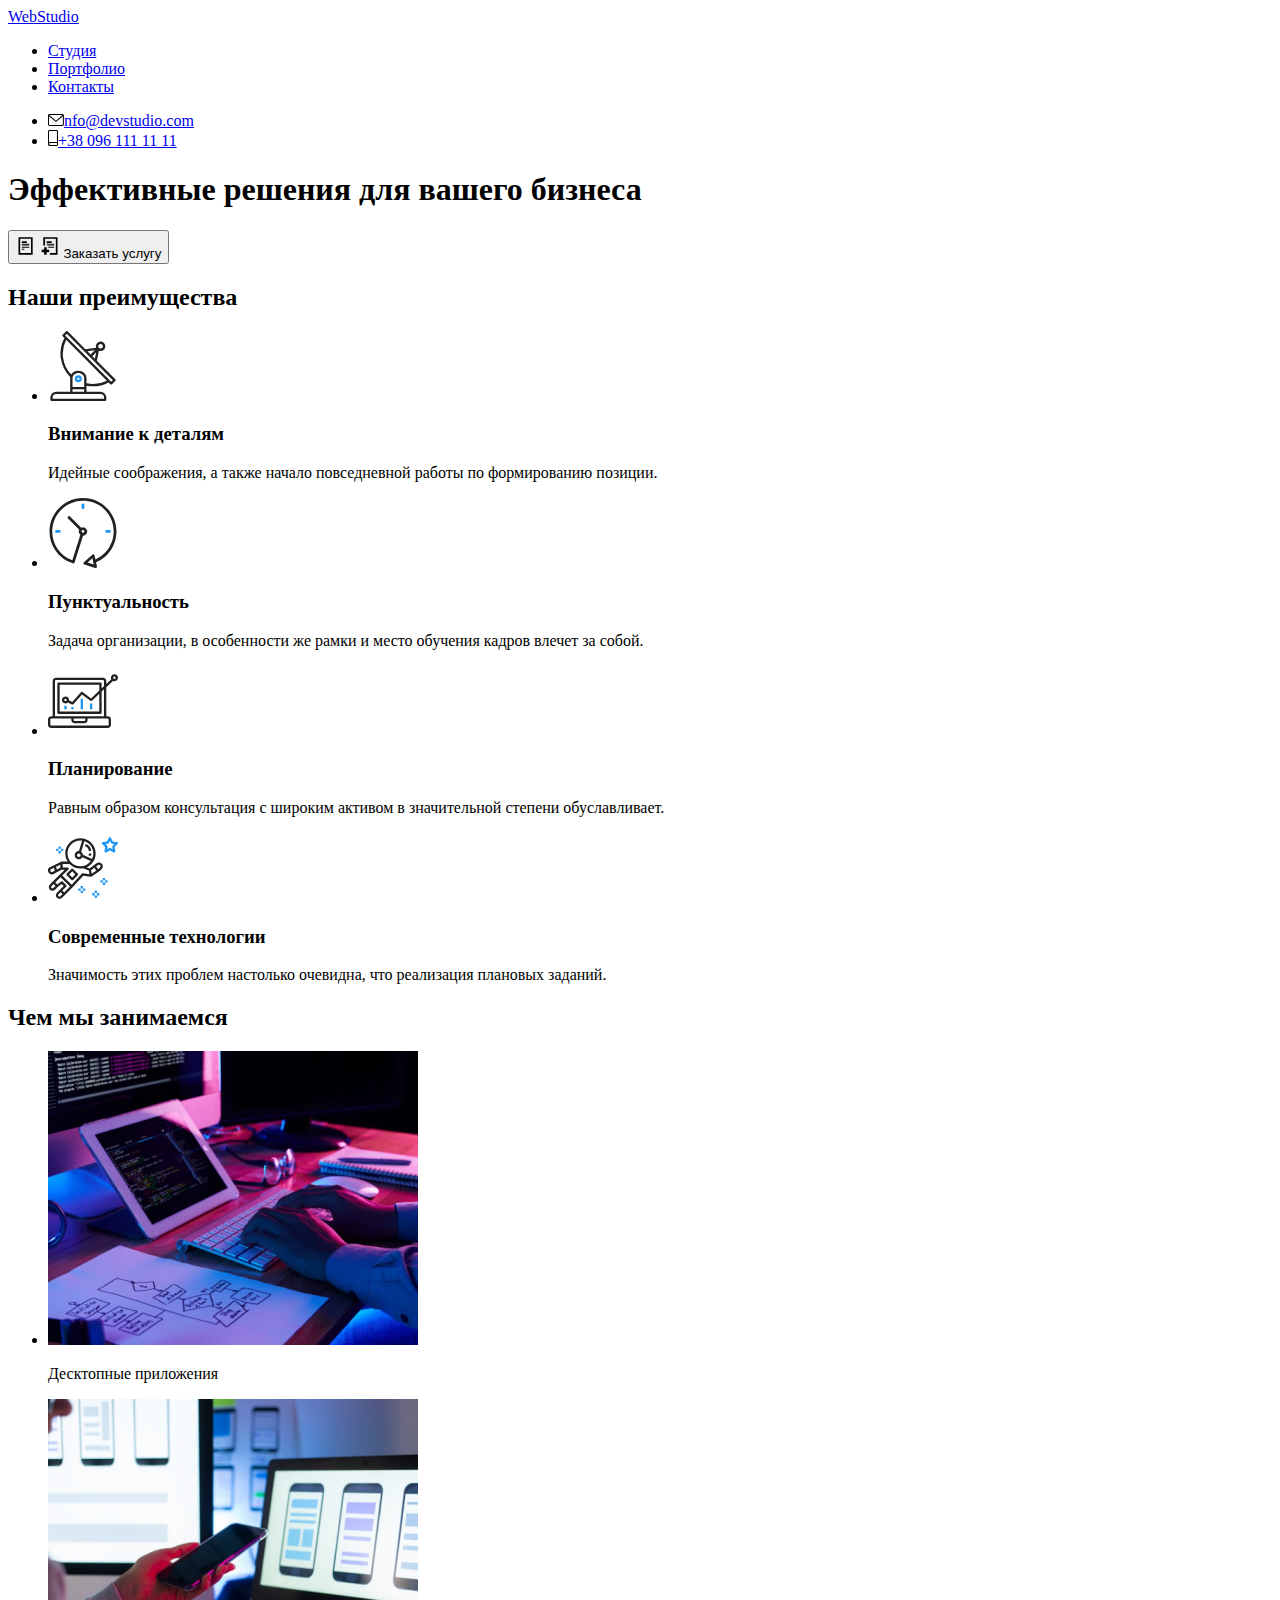
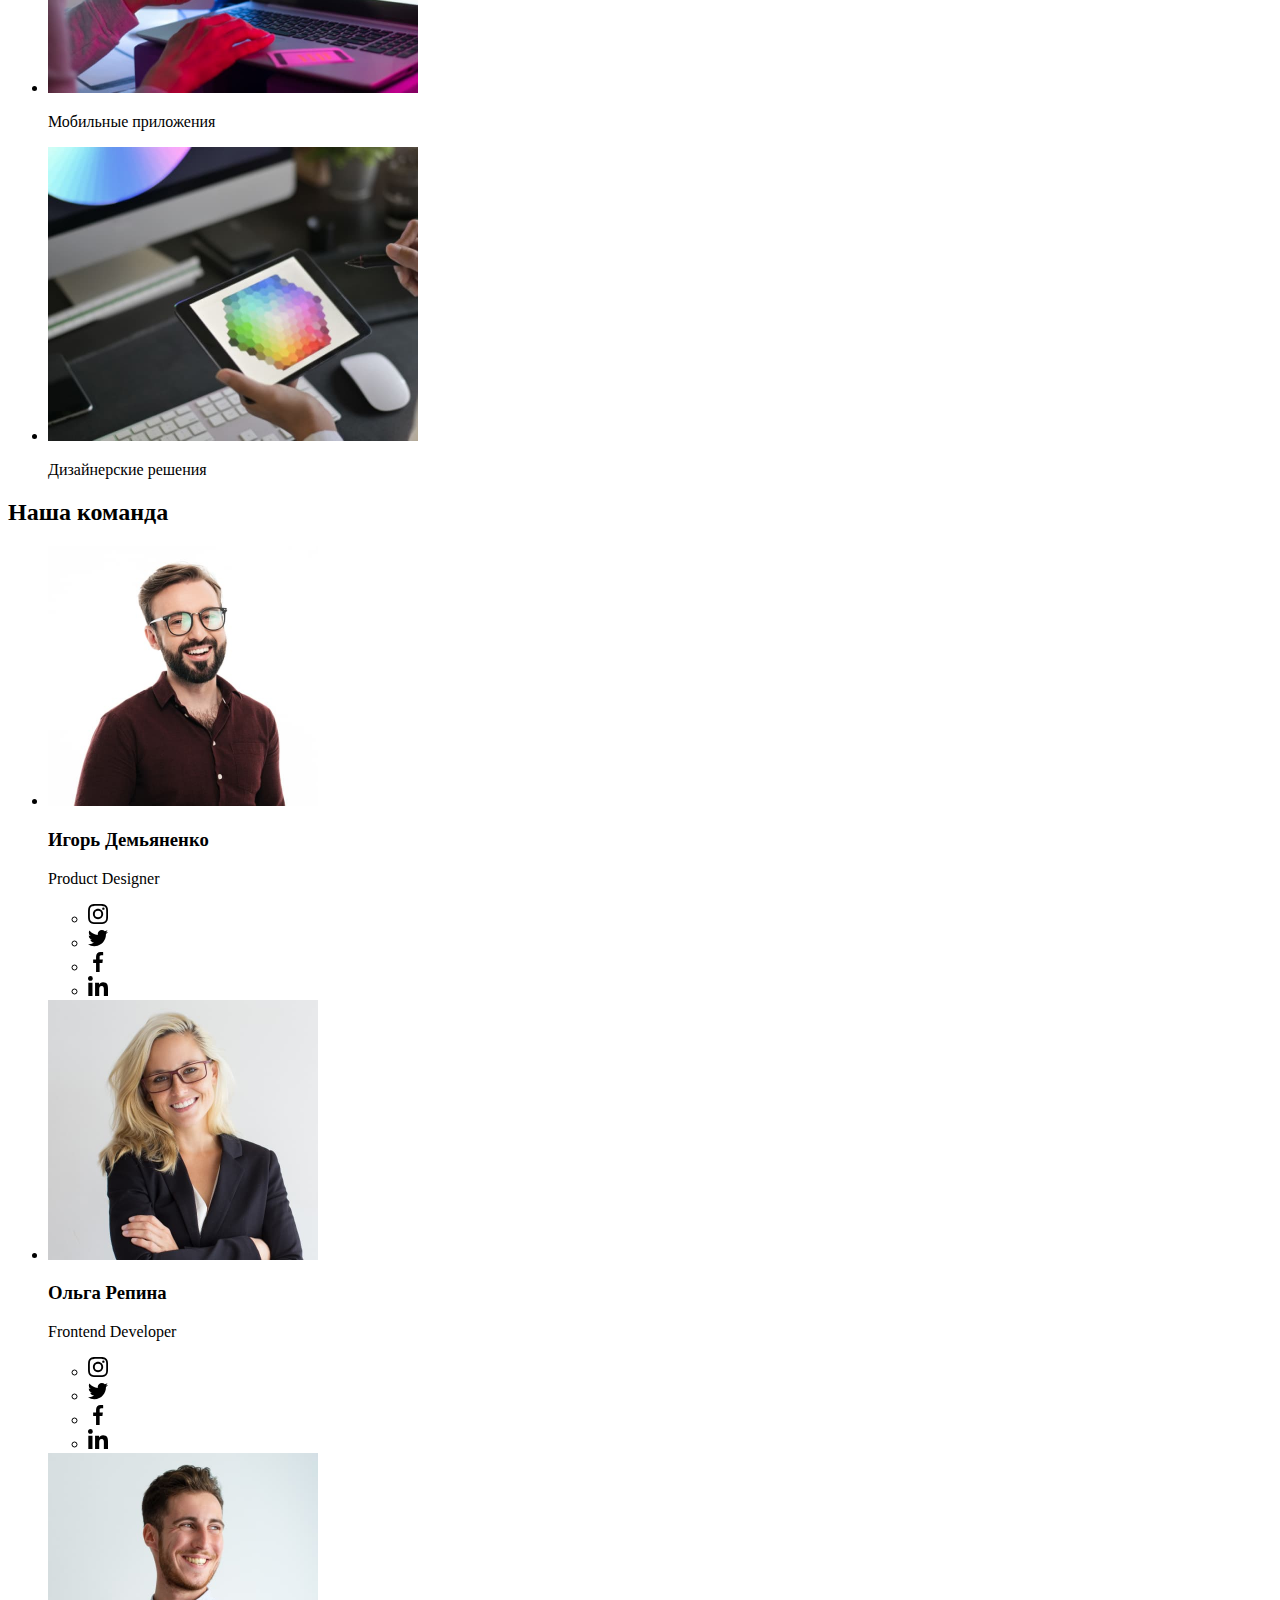
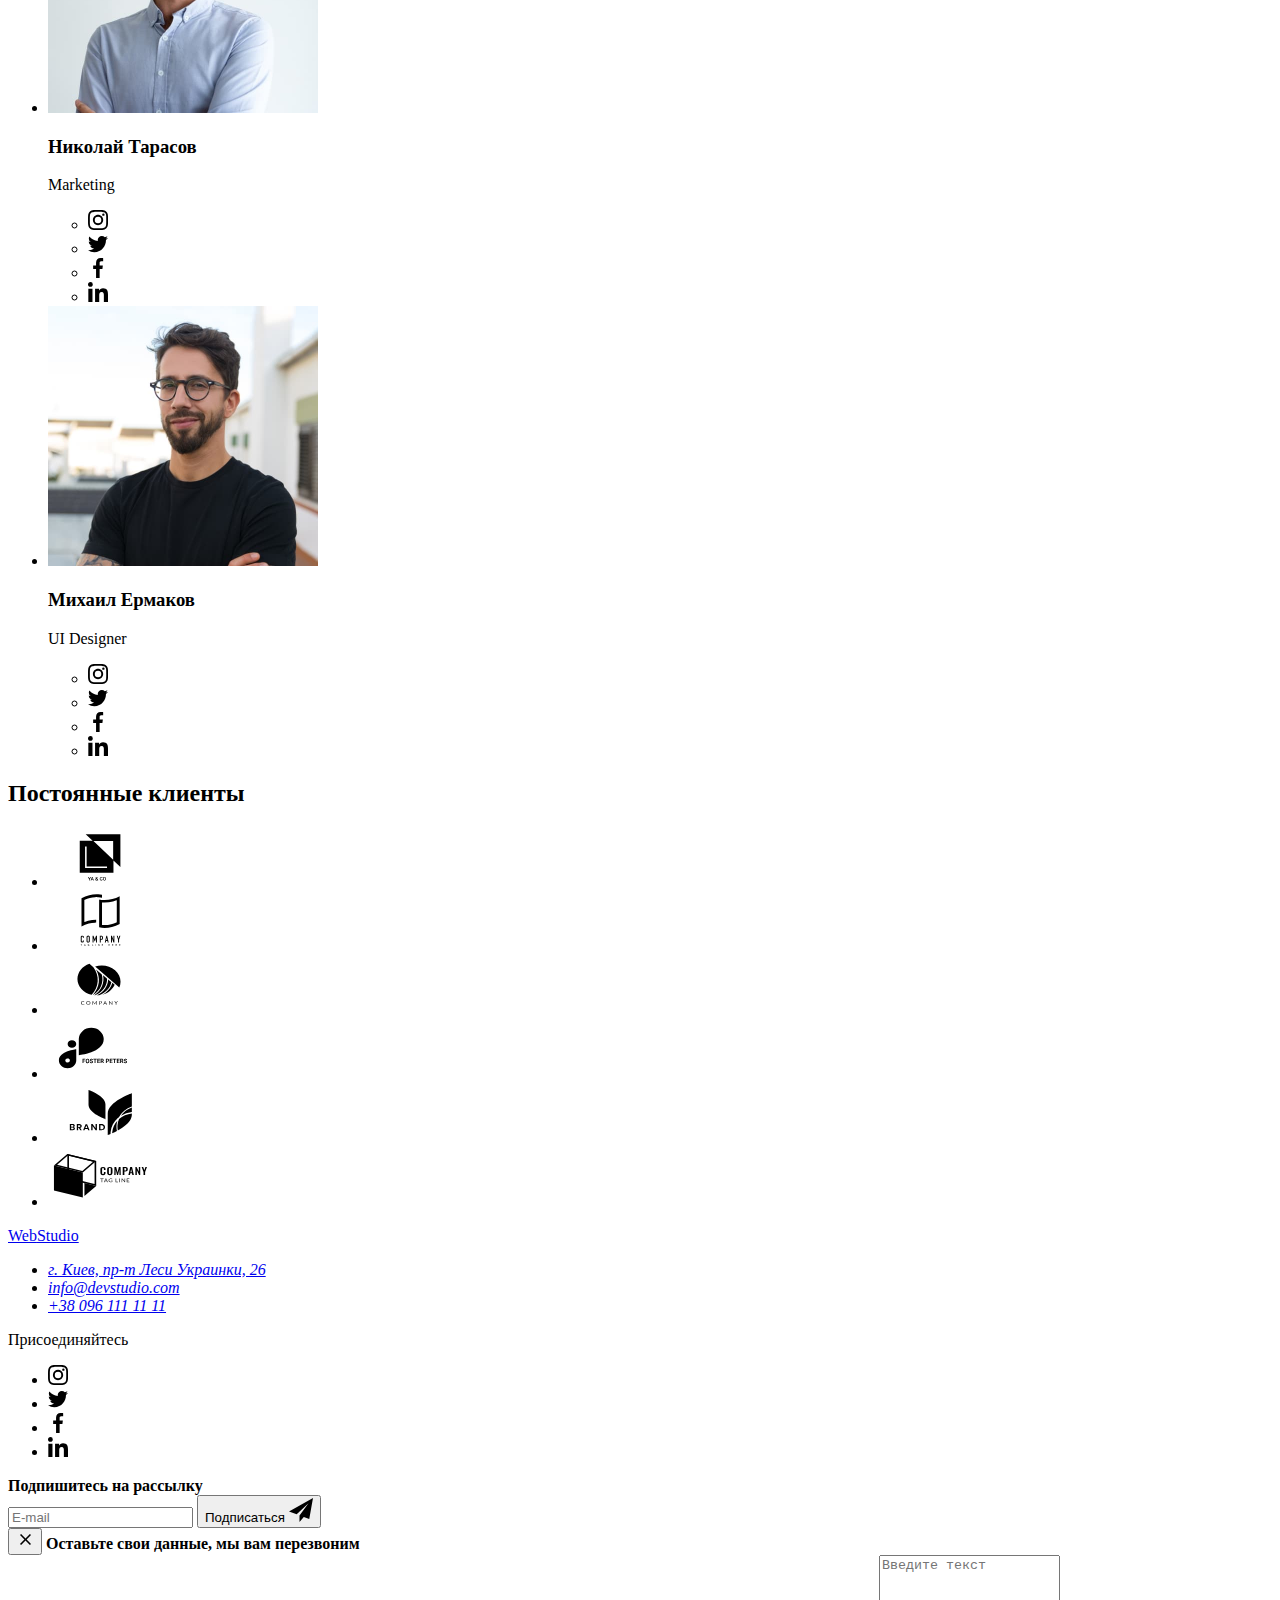
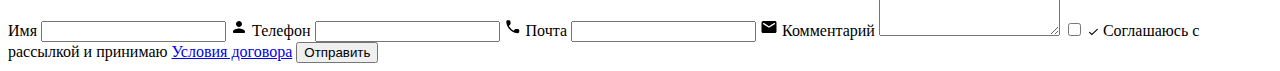
==== commit c82efa76: "deleted:styles.css" ====
--- a/index.html
+++ b/index.html
@@ -9,7 +9,8 @@
     <link rel="preconnect" href="https://fonts.gstatic.com" crossorigin />
     <link rel="stylesheet" href="https://cdnjs.cloudflare.com/ajax/libs/modern-normalize/1.1.0/modern-normalize.min.css" integrity="sha512-wpPYUAdjBVSE4KJnH1VR1HeZfpl1ub8YT/NKx4PuQ5NmX2tKuGu6U/JRp5y+Y8XG2tV+wKQpNHVUX03MfMFn9Q==" crossorigin="anonymous" referrerpolicy="no-referrer" />
     <link href="https://fonts.googleapis.com/css2?family=Raleway:wght@700&family=Roboto:wght@400;500;700;900&display=swap" rel="stylesheet" />
-    <link rel="stylesheet" href="./css/main.min.css" />
+    <!-- <link rel="stylesheet" href="./css/styles.css" /> -->
+    <link rel="stylesheet" href="" />
   </head>
 
   <!-- *===================Работа 7========================= -->
@@ -19,7 +20,7 @@
     <header class="header">
       <div class="container header__container">
         <nav class="nav">
-          <a href="./index.html" class="logo logo-dark header__logo header__link" lang="en"><span class="logo__accent">Web</span>Studio</a>
+          <a href="./index.html" class="logo logo-dark header__logo header__link" lang="en"><span class="header__accent">Web</span>Studio</a>
           <ul class="list nav__list">
             <li class="nav__item">
               <a href="./index.html" class="link nav__link header__link header__link-current">Студия</a>
@@ -156,28 +157,28 @@
                 <!-- *Иконки соцсетей -->
                 <ul class="social list">
                   <li class="social__item">
-                    <a href="#" class="link social__link social__link-light" target="_blank" rel="noopener noreferrer nofollow" aria-label="instagram">
+                    <a href="#" class="social__link link" target="_blank" rel="noopener noreferrer nofollow" aria-label="instagram">
                       <svg class="social__icon" width="20" height="20">
                         <use href="./images/sprite.svg#instagram"></use>
                       </svg>
                     </a>
                   </li>
                   <li class="social__item">
-                    <a href="#" class="link social__link social__link-light" target="_blank" rel="noopener noreferrer nofollow" aria-label="instagram">
+                    <a href="#" class="social__link link" target="_blank" rel="noopener noreferrer nofollow" aria-label="instagram">
                       <svg class="social__icon" width="20" height="20">
                         <use href="./images/sprite.svg#twitter"></use>
                       </svg>
                     </a>
                   </li>
                   <li class="social__item">
-                    <a href="#" class="link social__link social__link-light" target="_blank" rel="noopener noreferrer nofollow" aria-label="instagram">
+                    <a href="#" class="social__link link" target="_blank" rel="noopener noreferrer nofollow" aria-label="instagram">
                       <svg class="social__icon" width="20" height="20">
                         <use href="./images/sprite.svg#facebook"></use>
                       </svg>
                     </a>
                   </li>
                   <li class="social__item">
-                    <a href="#" class="link social__link social__link-light" target="_blank" rel="noopener noreferrer nofollow" aria-label="instagram">
+                    <a href="#" class="social__link link" target="_blank" rel="noopener noreferrer nofollow" aria-label="instagram">
                       <svg class="social__icon" width="20" height="20">
                         <use href="./images/sprite.svg#linkedin"></use>
                       </svg>
@@ -193,28 +194,28 @@
                 <p class="team__descr" lang="en">Frontend Developer</p>
                 <ul class="social list">
                   <li class="social__item item">
-                    <a href="#" class="link social__link social__link-light" target="_blank" rel="noopener noreferrer nofollow" aria-label="instagram">
+                    <a href="#" class="social__link link" target="_blank" rel="noopener noreferrer nofollow" aria-label="instagram">
                       <svg class="social__icon" width="20" height="20">
                         <use href="./images/sprite.svg#instagram"></use>
                       </svg>
                     </a>
                   </li>
                   <li class="social__item item">
-                    <a href="#" class="link social__link social__link-light" target="_blank" rel="noopener noreferrer nofollow" aria-label="instagram">
+                    <a href="#" class="social__link link" target="_blank" rel="noopener noreferrer nofollow" aria-label="instagram">
                       <svg class="social__icon" width="20" height="20">
                         <use href="./images/sprite.svg#twitter"></use>
                       </svg>
                     </a>
                   </li>
                   <li class="social__item item">
-                    <a href="#" class="link social__link social__link-light" target="_blank" rel="noopener noreferrer nofollow" aria-label="instagram">
+                    <a href="#" class="social__link link" target="_blank" rel="noopener noreferrer nofollow" aria-label="instagram">
                       <svg class="social__icon" width="20" height="20">
                         <use href="./images/sprite.svg#facebook"></use>
                       </svg>
                     </a>
                   </li>
                   <li class="social__item item">
-                    <a href="#" class="link social__link social__link-light" target="_blank" rel="noopener noreferrer nofollow" aria-label="instagram">
+                    <a href="#" class="social__link link" target="_blank" rel="noopener noreferrer nofollow" aria-label="instagram">
                       <svg class="social__icon" width="20" height="20">
                         <use href="./images/sprite.svg#linkedin"></use>
                       </svg>
@@ -230,28 +231,28 @@
                 <p class="team__descr" lang="en">Marketing</p>
                 <ul class="social list">
                   <li class="social__item item">
-                    <a href="#" class="link social__link social__link-light" target="_blank" rel="noopener noreferrer nofollow" aria-label="instagram">
+                    <a href="#" class="social__link link" target="_blank" rel="noopener noreferrer nofollow" aria-label="instagram">
                       <svg class="social__icon" width="20" height="20">
                         <use href="./images/sprite.svg#instagram"></use>
                       </svg>
                     </a>
                   </li>
                   <li class="social__item item">
-                    <a href="#" class="link social__link social__link-light" target="_blank" rel="noopener noreferrer nofollow" aria-label="instagram">
+                    <a href="#" class="social__link link" target="_blank" rel="noopener noreferrer nofollow" aria-label="instagram">
                       <svg class="social__icon" width="20" height="20">
                         <use href="./images/sprite.svg#twitter"></use>
                       </svg>
                     </a>
                   </li>
                   <li class="social__item item">
-                    <a href="#" class="link social__link social__link-light" target="_blank" rel="noopener noreferrer nofollow" aria-label="instagram">
+                    <a href="#" class="social__link link" target="_blank" rel="noopener noreferrer nofollow" aria-label="instagram">
                       <svg class="social__icon" width="20" height="20">
                         <use href="./images/sprite.svg#facebook"></use>
                       </svg>
                     </a>
                   </li>
                   <li class="social__item item">
-                    <a href="#" class="link social__link social__link-light" target="_blank" rel="noopener noreferrer nofollow" aria-label="instagram">
+                    <a href="#" class="social__link link" target="_blank" rel="noopener noreferrer nofollow" aria-label="instagram">
                       <svg class="social__icon" width="20" height="20">
                         <use href="./images/sprite.svg#linkedin"></use>
                       </svg>
@@ -267,28 +268,28 @@
                 <p class="team__descr" lang="en">UI Designer</p>
                 <ul class="social list">
                   <li class="social__item item">
-                    <a href="#" class="link social__link social__link-light" target="_blank" rel="noopener noreferrer nofollow" aria-label="instagram">
+                    <a href="#" class="social__link link" target="_blank" rel="noopener noreferrer nofollow" aria-label="instagram">
                       <svg class="social__icon" width="20" height="20">
                         <use href="./images/sprite.svg#instagram"></use>
                       </svg>
                     </a>
                   </li>
                   <li class="social__item item">
-                    <a href="#" class="link social__link social__link-light" target="_blank" rel="noopener noreferrer nofollow" aria-label="instagram">
+                    <a href="#" class="social__link link" target="_blank" rel="noopener noreferrer nofollow" aria-label="instagram">
                       <svg class="social__icon" width="20" height="20">
                         <use href="./images/sprite.svg#twitter"></use>
                       </svg>
                     </a>
                   </li>
                   <li class="social__item item">
-                    <a href="#" class="link social__link social__link-light" target="_blank" rel="noopener noreferrer nofollow" aria-label="instagram">
+                    <a href="#" class="social__link link" target="_blank" rel="noopener noreferrer nofollow" aria-label="instagram">
                       <svg class="social__icon" width="20" height="20">
                         <use href="./images/sprite.svg#facebook"></use>
                       </svg>
                     </a>
                   </li>
                   <li class="social__item item">
-                    <a href="#" class="link social__link social__link-light" target="_blank" rel="noopener noreferrer nofollow" aria-label="instagram">
+                    <a href="#" class="social__link link" target="_blank" rel="noopener noreferrer nofollow" aria-label="instagram">
                       <svg class="social__icon" width="20" height="20">
                         <use href="./images/sprite.svg#linkedin"></use>
                       </svg>
@@ -296,69 +297,69 @@
                   </li>
                 </ul>
               </div>
-            </li>
-          </ul>
-        </div>
-      </section>
-
-      <!--* Постоянные клиенты -->
-      <section class="section client">
-        <div class="container">
-          <h2 class="title section__title">Постоянные клиенты</h2>
-          <ul class="client__list list">
-            <li class="client__item item">
-              <a href="#" class="link client__link" target="_blank" rel="noopener noreferrer nofollow" aria-label="yaco">
-                <svg class="client__icon" width="106" height="60">
-                  <use href="./images/sprite.svg#yaco"></use>
-                </svg>
-              </a>
-            </li>
-            <li class="client__item item">
-              <a href="#" class="link client__link" target="_blank" rel="noopener noreferrer nofollow" aria-label="tag line here">
-                <svg class="client__icon" width="106" height="60">
-                  <use href="./images/sprite.svg#here"></use>
-                </svg>
-              </a>
-            </li>
-            <li class="client__item item">
-              <a href="#" class="link client__link" target="_blank" rel="noopener noreferrer nofollow" aria-label="company">
-                <svg class="client__icon" width="106" height="60">
-                  <use href="./images/sprite.svg#company"></use>
-                </svg>
-              </a>
-            </li>
-            <li class="client__item item">
-              <a href="#" class="link client__link" target="_blank" rel="noopener noreferrer nofollow" aria-label="foster petters">
-                <svg class="client__icon" width="106" height="60">
-                  <use href="./images/sprite.svg#foster"></use>
-                </svg>
-              </a>
-            </li>
-            <li class="client__item item">
-              <a href="#" class="link client__link" target="_blank" rel="noopener noreferrer nofollow" aria-label="brand">
-                <svg class="client__icon" width="106" height="60">
-                  <use href="./images/sprite.svg#brand"></use>
-                </svg>
-              </a>
-            </li>
-            <li class="client__item item">
-              <a href="#" class="link client__link" target="_blank" rel="noopener noreferrer nofollow" aria-label="tag line">
-                <svg class="client__icon" width="106" height="60">
-                  <use href="./images/sprite.svg#tagline"></use>
-                </svg>
-              </a>
             </li>
           </ul>
         </div>
       </section>
     </main>
+
+    <!--* Постоянные клиенты -->
+    <section class="section client">
+      <div class="container">
+        <h2 class="title section__title">Постоянные клиенты</h2>
+        <ul class="client__list list">
+          <li class="client__item item">
+            <a href="#" class="link client__link" target="_blank" rel="noopener noreferrer nofollow" aria-label="yaco">
+              <svg class="client__icon" width="106" height="60">
+                <use href="./images/sprite.svg#yaco"></use>
+              </svg>
+            </a>
+          </li>
+          <li class="client__item item">
+            <a href="#" class="link client__link" target="_blank" rel="noopener noreferrer nofollow" aria-label="tag line here">
+              <svg class="client__icon" width="106" height="60">
+                <use href="./images/sprite.svg#here"></use>
+              </svg>
+            </a>
+          </li>
+          <li class="client__item item">
+            <a href="#" class="link client__link" target="_blank" rel="noopener noreferrer nofollow" aria-label="company">
+              <svg class="client__icon" width="106" height="60">
+                <use href="./images/sprite.svg#company"></use>
+              </svg>
+            </a>
+          </li>
+          <li class="client__item item">
+            <a href="#" class="link client__link" target="_blank" rel="noopener noreferrer nofollow" aria-label="foster petters">
+              <svg class="client__icon" width="106" height="60">
+                <use href="./images/sprite.svg#foster"></use>
+              </svg>
+            </a>
+          </li>
+          <li class="client__item item">
+            <a href="#" class="link client__link" target="_blank" rel="noopener noreferrer nofollow" aria-label="brand">
+              <svg class="client__icon" width="106" height="60">
+                <use href="./images/sprite.svg#brand"></use>
+              </svg>
+            </a>
+          </li>
+          <li class="client__item item">
+            <a href="#" class="link client__link" target="_blank" rel="noopener noreferrer nofollow" aria-label="tag line">
+              <svg class="client__icon" width="106" height="60">
+                <use href="./images/sprite.svg#tagline"></use>
+              </svg>
+            </a>
+          </li>
+        </ul>
+      </div>
+    </section>
 
     <!--*=====Футер=====-->
 
     <footer class="footer">
       <div class="container footer__container">
         <div>
-          <a href="./index.html" class="logo logo-light footer__logo footer__link" lang="en"> <span class="logo__accent">Web</span>Studio</a>
+          <a href="./index.html" class="logo footer__logo link footer__link" lang="en"> <span class="accent">Web</span>Studio</a>
           <address class="address">
             <ul class="list footer__list">
               <li class="footer__item">
@@ -377,28 +378,28 @@
           <p class="footer__slogan">Присоединяйтесь</p>
           <ul class="social list">
             <li class="join social__item item">
-              <a href="#" class="link social__link social__link-dark" target="_blank" rel="noopener noreferrer nofollow" aria-label="instagram">
+              <a href="#" class="social__link join__link link" target="_blank" rel="noopener noreferrer nofollow" aria-label="instagram">
                 <svg class="join__icon" width="20" height="20">
                   <use href="./images/sprite.svg#instagram"></use>
                 </svg>
               </a>
             </li>
             <li class="social__item item">
-              <a href="#" class="link social__link social__link-dark" target="_blank" rel="noopener noreferrer nofollow" aria-label="twitter">
+              <a href="#" class="social__link join__link link" target="_blank" rel="noopener noreferrer nofollow" aria-label="instagram">
                 <svg class="join__icon" width="20" height="20">
                   <use href="./images/sprite.svg#twitter"></use>
                 </svg>
               </a>
             </li>
             <li class="social__item item">
-              <a href="#" class="link social__link social__link-dark" target="_blank" rel="noopener noreferrer nofollow" aria-label="facebook">
+              <a href="#" class="social__link join__link link" target="_blank" rel="noopener noreferrer nofollow" aria-label="instagram">
                 <svg class="join__icon" width="20" height="20">
                   <use href="./images/sprite.svg#facebook"></use>
                 </svg>
               </a>
             </li>
             <li class="social__item item">
-              <a href="#" class="link social__link social__link-dark" target="_blank" rel="noopener noreferrer nofollow" aria-label="linkedin">
+              <a href="#" class="social__link join__link link" target="_blank" rel="noopener noreferrer nofollow" aria-label="instagram">
                 <svg class="join__icon" width="20" height="20">
                   <use href="./images/sprite.svg#linkedin"></use>
                 </svg>
--- a/css/styles.css
+++ b/css/styles.css
@@ -0,0 +1,1099 @@
+/** =====================Работа 7===================================== */
+
+:root {
+  --primary-background-color: #ffffff;
+  --secondary-background-color: #f5f4fa;
+  --hero-background-color: #2f303a;
+  --branches-bg-color: rgba(47, 48, 58, 0.8);
+  --modal-bg-color: rgba(0, 0, 0, 0.2);
+
+  --title-color: #212121;
+  --secondary-title-color: #ffffff;
+  --text-color: #757575;
+  --logo-color: #000000;
+  --accent-color: #2196f3;
+  --header-border-color: #ececec;
+  --hero-hover-color: #188ce8;
+  --footer-address-color: rgba(255, 255, 255, 0.6);
+  --portf-btn-color: #f5f4fa;
+  --portf-border-color: #eeeeee;
+
+  --social-icon-color: #afb1b8;
+  --social-icon-hover-color: #ffffff;
+  --advant-icon-bg-color: #f5f4fa;
+  --client-icon-border-color: #afb1b8;
+  --footer-icon-bg-color: rgba(255, 255, 255, 0.1);
+
+  --main-font: "Roboto", sans-serif;
+  --accent-font: "Raleway", sans-serif;
+  --hero-size: 44px;
+  --title-size: 36px;
+  --subtitle-size: 18px;
+  --note-size: 16px;
+  --text-size: 14px;
+  --hero-weight: 900;
+  --head-weight: 700;
+  --secondary-weight: 500;
+  --main-weight: 400;
+
+  --timing-function: cubic-bezier(0.4, 0, 0.2, 1);
+}
+
+/* section {
+  background-color: aquamarine;
+  outline: 2px solid yellow;
+} */
+
+h1,
+h2,
+h3,
+h4,
+li,
+ul,
+p {
+  margin-top: 0;
+  margin-bottom: 0;
+}
+
+a {
+  text-decoration: none;
+}
+
+img {
+  display: block;
+  max-width: 100%;
+  height: auto;
+}
+body {
+  font-family: var(--main-font);
+  font-style: normal;
+  color: var(--text-color);
+  background-color: var(--primary-background-color);
+}
+
+/* скрытый заголовок */
+.visually-hidden {
+  position: absolute;
+  white-space: nowrap;
+  width: 1px;
+  height: 1px;
+  overflow: hidden;
+  border: 0;
+  padding: 0;
+  clip: rect(0 0 0 0);
+  clip-path: inset(50%);
+  margin: -1px;
+}
+
+.link {
+  font-size: 14px;
+  color: var(--title-color);
+}
+.list {
+  padding-left: 0;
+  list-style: none;
+}
+
+.header__link:hover,
+.header__link:focus {
+  color: var(--accent-color);
+}
+
+.button {
+  font-style: inherit;
+  cursor: pointer;
+  border: none;
+  border-radius: 4px;
+}
+
+.container {
+  margin: 0 auto;
+  max-width: 1200px;
+  padding-left: 15px;
+  padding-right: 15px;
+
+  /* outline: 2px solid tomato; */
+}
+
+.section {
+  padding-top: 94px;
+  padding-bottom: 94px;
+}
+
+/** названия секций h2*/
+.title {
+  font-size: var(--title-size);
+  line-height: 1.17;
+  letter-spacing: 0.03em;
+  text-align: center;
+  color: var(--title-color);
+}
+
+/**======= Header =======**/
+
+.header {
+  border-bottom: 1px solid var(--header-border-color);
+}
+
+.logo {
+  font-family: var(--accent-font);
+  font-weight: var(--head-weight);
+  font-size: 26px;
+  line-height: 1.19;
+  letter-spacing: 0.03em;
+  color: var(--logo-color);
+  /* transition: color 250ms cubic-bezier(0.4, 0, 0.2, 1); */
+}
+
+.header__logo {
+  padding-top: 24px;
+  padding-bottom: 24px;
+}
+.header__accent {
+  color: var(--accent-color);
+}
+
+.header__container {
+  display: flex;
+}
+
+/** кнопки навигации **/
+.nav__link {
+  position: relative;
+  display: block;
+  font-weight: var(--secondary-weight);
+  line-height: 1.14;
+  letter-spacing: 0.02em;
+}
+
+.nav__link::before {
+  position: absolute;
+  bottom: 0;
+  left: 0;
+  content: "";
+  width: 100%;
+  height: 4px;
+  background-color: var(--accent-color);
+  border-radius: 2px;
+  transform: scaleX(0);
+  transform-origin: 0 0;
+  transition: transform 250ms var(--timing-function);
+}
+
+.nav__link::before {
+  position: absolute;
+  bottom: 0;
+  left: 0;
+  content: "";
+  width: 100%;
+  height: 4px;
+  background-color: var(--accent-color);
+  border-radius: 2px;
+  transform: scaleX(0);
+  transform-origin: 0 0;
+  transition: transform 250ms var(--timing-function);
+}
+
+/** ссылки в header  */
+.header__link {
+  transition: color 250ms var(--timing-function);
+}
+
+.header__link-current {
+  color: var(--accent-color);
+}
+
+/**Полоска под ссылками в header*/
+.nav__link:hover::before {
+  transform: scaleX(1);
+}
+
+.nav__link:focus::before {
+  transform: scaleX(1);
+}
+
+.header__link-current::after {
+  position: absolute;
+  bottom: 0;
+  left: 0;
+  content: "";
+  width: 100%;
+  height: 4px;
+  background-color: var(--accent-color);
+  border-radius: 2px;
+}
+
+/** адрес в header **/
+.header__contacts {
+  display: flex;
+  align-items: center;
+  font-weight: var(--secondary-weight);
+  line-height: 1.14;
+  letter-spacing: 0.02em;
+  color: var(--text-color);
+  transition: color 250ms cubic-bezier(0.4, 0, 0.2, 1);
+}
+
+/** Header в строку **/
+.nav {
+  display: flex;
+  align-items: center;
+}
+
+.nav__list {
+  display: flex;
+  align-items: center;
+}
+
+.nav__address {
+  display: flex;
+  align-items: center;
+}
+
+.nav__link {
+  padding-top: 32px;
+  padding-bottom: 32px;
+}
+
+.header__contacts {
+  padding-top: 32px;
+  padding-bottom: 32px;
+}
+
+.nav__item {
+  margin-left: 93px;
+}
+
+.nav__item:not(:last-child) {
+  margin-right: 50px;
+}
+
+.address__item:not(:last-child) {
+  margin-right: 50px;
+}
+
+.address {
+  margin-left: auto;
+}
+
+.header__icon {
+  margin-right: 10px;
+  fill: currentColor;
+}
+/**Цвет иконок адреса в header при ховере */
+.header__contacts:hover .header__icon {
+  fill: currentColor;
+}
+
+.header__contacts:focus .header__icon {
+  fill: currentColor;
+}
+
+/**======= hero======= **/
+.hero {
+  margin: 0 auto;
+  padding-top: 200px;
+  padding-bottom: 200px;
+  background-color: var(--hero-background-color);
+  background-image: linear-gradient(to right, rgba(47, 48, 58, 0.4), rgba(47, 48, 58, 0.4)), url(../images/bground.jpg);
+  max-width: 1600px;
+  height: 600px;
+  background-size: cover;
+  background-position: center;
+}
+/** заголовок героя h1*/
+.hero__title {
+  margin: 0 auto 30px;
+  text-align: center;
+  width: 696px;
+  font-weight: var(--hero-weight);
+  font-size: var(--hero-size);
+  line-height: 1.36;
+  letter-spacing: 0.06em;
+  text-transform: uppercase;
+  color: var(--secondary-title-color);
+}
+
+/** кнопка героя */
+.hero__button {
+  position: relative;
+  overflow: hidden;
+  display: flex;
+  align-items: center;
+  justify-content: center;
+  margin: 0 auto;
+  padding: 10px 28px 10px 52px;
+  min-width: 200px;
+  font-weight: var(--head-weight);
+  font-size: var(--note-size);
+  line-height: 1.88;
+  letter-spacing: 0.06em;
+  color: var(--secondary-title-color);
+  background-color: var(--accent-color);
+  transition: background-color 250ms var(--timing-function);
+}
+
+/* .hero-button::before{
+  content: "";
+  display: block;
+  align-items: center;
+  justify-content: center;
+  width: 24px;
+  height: 24px;
+  background-image: url(../images/icons/twitter.svg);
+  background-position: center;
+  background-repeat: no-repeat;
+  background-size: contain;
+} */
+
+.hero__button:hover,
+.hero__button:focus {
+  background-color: var(--hero-hover-color);
+}
+
+.hero__icon {
+  position: absolute;
+  top: 50%;
+  left: 15%;
+  transform: translate(-50%, -50%);
+  transition: transform 250ms var(--timing-function);
+  fill: var(--secondary-title-color);
+}
+
+.hero__icon-hovered {
+  position: absolute;
+  top: 50%;
+  left: 15%;
+  transform: translate(-54%, 90%);
+  transition: transform 250ms var(--timing-function);
+  fill: var(--secondary-title-color);
+}
+
+.hero__button:hover .hero__icon {
+  transform: translate(-55%, -195%);
+}
+
+.hero__button:hover .hero__icon-hovered {
+  transform: translate(-55%, -50%);
+}
+
+/** Преимущества  */
+
+.advant__inner {
+  display: flex;
+  align-items: center;
+  justify-content: center;
+  margin-bottom: 30px;
+  width: 270px;
+  height: 120px;
+  background-color: var(--advant-icon-bg-color);
+  border-radius: 4px;
+}
+
+.advant__title {
+  margin-bottom: 10px;
+  font-weight: var(--head-weight);
+  font-size: var(--text-size);
+  line-height: 1.14;
+  text-transform: uppercase;
+  letter-spacing: 0.03em;
+  color: var(--title-color);
+}
+
+.advant__item {
+  min-width: 270px;
+  flex-basis: calc(100% / 4 - 30px);
+  margin-left: 30px;
+  /* outline: 2px solid yellow; */
+}
+
+/* текст преимущества p */
+.advant__text {
+  font-size: var(--text-size);
+  line-height: 1.71;
+  letter-spacing: 0.03em;
+}
+
+.section__list {
+  display: flex;
+  flex-wrap: wrap;
+  margin-left: -30px;
+}
+
+/**======== Чем мы занимаемся ========*/
+.branches {
+  padding-top: 0;
+}
+
+.brunches__text-inner {
+  display: flex;
+  position: absolute;
+  width: 100%;
+  height: 70px;
+  justify-content: center;
+  align-items: center;
+  bottom: 0px;
+  background: var(--branches-bg-color);
+}
+
+.brunches__text {
+  display: inline-block;
+  font-weight: var(--head-weight);
+  font-size: var(--text-size);
+  line-height: 1.14;
+  letter-spacing: 0.03em;
+  text-transform: uppercase;
+
+  color: var(--secondary-title-color);
+}
+
+.branches__item {
+  position: relative;
+  min-width: 270px;
+  flex-basis: calc(100% / 3 - 30px);
+  margin-left: 30px;
+  /* outline: 2px solid yellow; */
+}
+
+/**====== Наша команда ======*/
+.team {
+  background-color: var(--secondary-background-color);
+}
+
+.section__title {
+  margin-bottom: 50px;
+}
+
+.team__item {
+  min-width: 270px;
+  flex-basis: calc(100% / 4 - 30px);
+  margin-left: 30px;
+  /* outline: 2px solid yellow; */
+  box-shadow: 0px 1px 3px rgba(0, 0, 0, 0.12), 0px 1px 1px rgba(0, 0, 0, 0.14), 0px 2px 1px rgba(0, 0, 0, 0.2);
+  border-radius: 0px 0px 4px 4px;
+  background-color: var(--primary-background-color);
+}
+
+/* имя фамилия h2 */
+.team__info {
+  padding-top: 30px;
+  padding-bottom: 30px;
+  /* outline: 2.5px dashed red; */
+}
+
+.team__name {
+  margin-bottom: 10px;
+  font-weight: var(--secondary-weight);
+  font-size: var(--note-size);
+  line-height: 1.18;
+  letter-spacing: 0.03em;
+  text-align: center;
+  color: var(--title-color);
+}
+
+/* должности p */
+.team__descr {
+  margin-bottom: 16px;
+  font-size: var(--note-size);
+  line-height: 1.18;
+  letter-spacing: 0.03em;
+  text-align: center;
+  color: var(--text-color);
+}
+
+.social {
+  display: flex;
+  justify-content: center;
+  align-items: center;
+}
+
+.social__link {
+  display: flex;
+  justify-content: center;
+  align-items: center;
+  width: 44px;
+  height: 44px;
+  background-color: var(--primary-background-color);
+  border-radius: 50%;
+  transition: background-color 250ms cubic-bezier(0.4, 0, 0.2, 1);
+}
+
+.social__item + .social__item {
+  margin-left: 10px;
+}
+
+.social__icon {
+  fill: var(--social-icon-color);
+  transition: fill 250ms cubic-bezier(0.4, 0, 0.2, 1);
+}
+/* *Ховер подложки иконок соцсетей */
+.social__link:hover,
+.social__link:focus {
+  background-color: var(--accent-color);
+}
+/** Ховер иконок соцсетей */
+.social__link:hover .social__icon,
+.social__link:focus .social__icon {
+  fill: var(--social-icon-hover-color);
+}
+
+/* *Постоянные клиенты */
+
+.client__list {
+  display: flex;
+  gap: 30px;
+}
+
+.client__link {
+  display: flex;
+  justify-content: center;
+  align-items: center;
+  width: 170px;
+  height: 92px;
+  border: 1px solid var(--social-icon-color);
+  fill: var(--social-icon-color);
+  border-radius: 4px;
+  transition: border 250ms cubic-bezier(0.4, 0, 0.2, 1);
+}
+
+.client__icon {
+  transition: fill 250ms cubic-bezier(0.4, 0, 0.2, 1);
+}
+
+/* *Ховер бордера постоянных клиентов */
+.client__link:hover,
+.client__link:focus {
+  border-color: var(--accent-color);
+}
+/* *Ховер иконки постоянных клтиентов */
+.client__link:hover .client__icon,
+.client__link:focus .client__icon {
+  fill: var(--accent-color);
+}
+
+/* Footer */
+.footer {
+  padding-top: 60px;
+  padding-bottom: 60px;
+  background-color: var(--title-color);
+}
+
+.footer__container {
+  display: flex;
+  align-items: baseline;
+  /* column-gap: 70px; */
+}
+
+.footer__logo {
+  display: block;
+  margin-bottom: 20px;
+  color: var(--primary-background-color);
+}
+.footer__item:not(:last-child) {
+  display: block;
+  margin-bottom: 9px;
+}
+.address {
+  font-style: inherit;
+}
+
+.footer__address {
+  line-height: 1.71;
+  letter-spacing: 0.03em;
+  color: var(--primary-background-color);
+}
+
+.footer__contacts {
+  line-height: 1.71;
+  color: var(--footer-address-color);
+}
+
+.footer__link {
+  transition: color 250ms cubic-bezier(0.4, 0, 0.2, 1);
+}
+
+.footer__link:hover,
+.footer__link:focus {
+  color: var(--accent-color);
+}
+
+.footer__inner {
+  display: block;
+  width: 206px;
+  margin-left: 70px;
+}
+
+.footer__slogan {
+  margin-bottom: 20px;
+  font-family: var(--main-font);
+  font-weight: var(--head-weight);
+  line-height: 1.14;
+  letter-spacing: 0.03em;
+  text-transform: uppercase;
+  color: var(--secondary-title-color);
+}
+
+.join__icon {
+  fill: var(--secondary-title-color);
+}
+
+.join__link {
+  background-color: var(--footer-icon-bg-color);
+}
+
+/* *Форма в footer * */
+.form-inner {
+  display: flex;
+  flex-direction: column;
+  margin-left: auto;
+}
+
+.form-inner__slogan {
+  display: block;
+  margin-bottom: 20px;
+  font-family: var(--main-font);
+  font-weight: var(--head-weight);
+  line-height: 1.14;
+  letter-spacing: 0.03em;
+  text-transform: uppercase;
+  color: var(--secondary-title-color);
+}
+.form-footer__label {
+  margin-right: 12px;
+}
+
+.form-footer__input {
+  min-width: 358px;
+  min-height: 50px;
+  padding-left: 20px;
+  background-color: transparent;
+  font-weight: var(--main-weight);
+  font-size: var(--note-size);
+  line-height: 1.25px;
+  letter-spacing: 0.03em;
+  cursor: pointer;
+  border: 1px solid rgba(255, 255, 255, 0.3);
+  border-radius: 4px;
+  color: rgba(255, 255, 255, 0.6);
+  transition: border 250ms var(--timing-function);
+}
+
+.form-footer__input:hover {
+  border: 2px solid rgba(255, 255, 255, 0.7);
+}
+
+.form-footer__input::placeholder {
+  font-weight: var(--main-weight);
+  font-size: var(--note-size);
+  line-height: 1.25px;
+  letter-spacing: 0.03em;
+  color: rgba(255, 255, 255, 0.6);
+}
+
+.form-footer__button {
+  position: relative;
+  display: inline-block;
+  overflow: hidden;
+  align-items: center;
+  justify-content: center;
+  padding: 10px 52px 10px 28px;
+  min-width: 200px;
+  font-weight: var(--head-weight);
+  font-size: var(--note-size);
+  line-height: 1.88;
+  letter-spacing: 0.06em;
+  color: var(--secondary-title-color);
+  background-color: var(--accent-color);
+  transition: background-color 350ms var(--timing-function), box-shadow 350ms var(--timing-function);
+}
+
+.form-footer__icon {
+  position: absolute;
+  top: 50%;
+  left: 84%;
+  transform: translate(-50%, -50%);
+  transition: transform 350ms var(--timing-function);
+  fill: var(--secondary-title-color);
+}
+
+.form-footer__button:hover,
+.form-footer__button:focus {
+  background-color: var(--hero-hover-color);
+  box-shadow: 0px 0px 4px 1px rgba(176, 206, 252, 0.5);
+}
+
+.form-footer__button:hover .form-footer__icon,
+.form-footer__button:focus .form-footer__icon {
+  transform: translate(165%, -215%);
+}
+
+/** =======ПОРТФОЛИО======= */
+.filter__btn {
+  padding: 6px 22px;
+  font-weight: var(--secondary-weight);
+  font-size: var(--note-size);
+  line-height: 1.62;
+  text-align: center;
+  letter-spacing: 0.03em;
+  color: var(--title-color);
+  background-color: var(--secondary-background-color);
+  transition: color 250ms var(--timing-function), background-color 250ms var(--timing-function), box-shadow 250ms var(--timing-function);
+}
+
+.filter__btn:hover,
+.filter__btn:focus {
+  background-color: var(--accent-color);
+  color: var(--primary-background-color);
+  box-shadow: 0px 3px 1px rgba(0, 0, 0, 0.1), 0px 1px 2px rgba(0, 0, 0, 0.08), 0px 2px 2px rgba(0, 0, 0, 0.12);
+}
+
+.filter__btn:focus {
+  outline: 2px solid rgba(29, 28, 28, 0.521);
+}
+
+.filter__btn-current {
+  color: var(--portf-btn-color);
+  background-color: var(--accent-color);
+}
+
+.filter__list {
+  margin-bottom: 50px;
+  display: flex;
+  justify-content: center;
+  flex-wrap: wrap;
+}
+
+.filter__item:not(:last-child) {
+  margin-right: 8px;
+}
+
+/* *========Карточки портфолио========== */
+
+.cards__list {
+  display: flex;
+  justify-content: center;
+  flex-wrap: wrap;
+  gap: 30px;
+}
+
+.cards__item {
+  transition: box-shadow 250ms var(--timing-function);
+}
+
+.cards__link {
+  display: block;
+  transition: box-shadow 250ms var(--timing-function);
+}
+
+.cards__name {
+  margin-bottom: 4px;
+  font-weight: var(--head-weight);
+  font-size: var(--subtitle-size);
+  line-height: 2;
+  letter-spacing: 0.03em;
+
+  color: var(--title-color);
+}
+
+.cards__descr {
+  font-size: var(--note-size);
+  line-height: 1.87;
+  letter-spacing: 0.03em;
+  color: var(--text-color);
+}
+
+.cards__border {
+  padding-top: 20px;
+  padding-bottom: 20px;
+  padding-left: 24px;
+  padding-right: 24px;
+  border: 1px solid var(--portf-border-color);
+}
+
+.cards__item:hover {
+  box-shadow: 0px 1px 1px rgb(0 0 0 / 12%), 0px 4px 4px rgb(0 0 0 / 6%), 1px 4px 6px rgb(0 0 0 / 16%);
+}
+
+.cards__item:hover .dropdown__text-hover {
+  transform: translateY(0);
+}
+/* .cards__link:focus .dropdown__text-hover {
+  transform: translateY(0);
+} */
+
+.cards__link:focus {
+  outline: 2px solid rgba(29, 28, 28, 0.274);
+  box-shadow: 0px 1px 1px rgb(0 0 0 / 12%), 0px 4px 4px rgb(0 0 0 / 6%), 1px 4px 6px rgb(0 0 0 / 16%);
+}
+
+/* .cards__link {
+  transition: box-shadow 250ms var(--timing-function);
+} */
+
+.cards__dropdown {
+  position: relative;
+  overflow: hidden;
+}
+
+.dropdown__text-hover {
+  position: absolute;
+  left: 0;
+  top: 0;
+
+  width: 370px;
+  height: 294px;
+  padding: 63px 24px;
+
+  font-weight: 400;
+  font-size: 18px;
+  line-height: 1.56;
+  color: #ffffff;
+
+  background: rgba(33, 150, 243, 0.9);
+  transform: translateY(102%);
+  transition: transform 250ms var(--timing-function);
+}
+
+/* *Модальное окно */
+
+.backdrop {
+  position: fixed;
+  top: 0;
+  left: 0;
+  width: 100%;
+  height: 100%;
+  background-color: var(--modal-bg-color);
+  transition: visibility 500ms var(--timing-function), opacity 500ms var(--timing-function);
+}
+
+.backdrop.is-hidden {
+  opacity: 0;
+  visibility: hidden;
+  pointer-events: none;
+}
+
+.modal {
+  position: absolute;
+  top: 50%;
+  left: 50%;
+  display: flex;
+  flex-direction: column;
+  transform: translate(-50%, -50%);
+  transition: opacity 500ms var(--timing-function), transform 500ms var(--timing-function);
+  width: 528px;
+  min-height: 581px;
+  padding: 40px 40px;
+  box-shadow: 0px 1px 3px rgba(0, 0, 0, 0.12), 0px 1px 1px rgba(0, 0, 0, 0.14), 0px 2px 1px rgba(0, 0, 0, 0.2);
+  border-radius: 4px;
+  background-color: var(--primary-background-color);
+}
+
+.backdrop.is-hidden > .modal-wrapper {
+  opacity: 0;
+  transform: translate(-50%, 100%) scale(0.3);
+}
+
+.modal__close {
+  position: absolute;
+  top: 8px;
+  right: 8px;
+  display: flex;
+  align-items: center;
+  justify-content: center;
+  padding: 0;
+  width: 30px;
+  height: 30px;
+  cursor: pointer;
+  border: 1px solid rgba(0, 0, 0, 0.1);
+  border-radius: 50%;
+  background-color: var(--secondary-background-color);
+  transition: fill 250ms var(--timing-function), border 250ms var(--timing-function);
+}
+
+.modal__close:hover,
+.modal__close:focus {
+  fill: var(--accent-color);
+  border: 2px solid var(--accent-color);
+  outline: 2px solid var(--accent-color);
+  background-color: var(--primary-background-color);
+}
+
+.modal__form {
+  display: flex;
+  flex-direction: column;
+}
+
+.modal__label {
+  position: relative;
+  color: var(--title-color);
+}
+
+.modal__title {
+  display: inline-flex;
+  justify-content: center;
+  margin-bottom: 12px;
+  font-weight: 700;
+  font-size: 20px;
+  line-height: 1.15;
+  letter-spacing: 0.03em;
+
+  color: #212121;
+}
+
+.label__input {
+  width: 100%;
+  height: 40px;
+  margin-bottom: 10px;
+  border: 1px solid rgba(33, 33, 33, 0.2);
+  border-radius: 4px;
+  padding-left: 40px;
+  transition: border-color 300ms var(--timing-function), outline 300ms var(--timing-function);
+}
+
+.label__icon {
+  position: absolute;
+  top: 45%;
+  left: 3%;
+  fill: currentColor;
+  transition: fill 300ms var(--timing-function);
+}
+
+/* *синяя рамка инпута при ховере */
+.modal__label:hover .label__input {
+  border-color: var(--accent-color);
+}
+/* *синяя иконка инпута при ховере */
+.modal__label:hover .label__icon {
+  fill: var(--accent-color);
+}
+/* *синяя рамка инпута при фокусе */
+.label__input:focus {
+  border-color: var(--accent-color);
+  outline: 1px solid var(--accent-color);
+}
+/* *синяя иконка инпута при фокусе */
+.label__input:focus + .label__icon {
+  fill: var(--accent-color);
+}
+
+.label__name {
+  display: inline-block;
+  margin-bottom: 4px;
+  font-weight: 400;
+  font-size: 12px;
+  line-height: 1.15;
+  letter-spacing: 0.01em;
+
+  color: var(--text-color);
+}
+
+.label__feedback {
+  padding: 12px 16px;
+  resize: none;
+  width: 100%;
+  height: 120px;
+  margin-bottom: 20px;
+  border: 1px solid rgba(33, 33, 33, 0.2);
+  border-radius: 4px;
+  transition: border-color 300ms var(--timing-function), outline 300ms var(--timing-function);
+}
+
+.label__feedback::placeholder {
+  font-weight: 400;
+  font-size: 12px;
+  line-height: 1.15;
+  letter-spacing: 0.01em;
+  color: rgba(117, 117, 117, 0.5);
+}
+
+/* *синяя рамка поля ввода текста при ховере */
+.modal__label:hover .label__feedback {
+  border-color: var(--accent-color);
+}
+/* *синяя рамка поля ввода текста при фокусе */
+.label__feedback:focus {
+  border-color: var(--accent-color);
+  outline: 1px solid var(--accent-color);
+}
+
+.modal__checkbox {
+  display: inline-flex;
+  align-items: center;
+  justify-content: center;
+  margin-bottom: 30px;
+  cursor: pointer;
+  /* outline: 2px dashed teal; */
+}
+
+.checkbox__icon {
+  margin-right: 8px;
+  border: 2px solid var(--title-color);
+  border-radius: 4px;
+  width: 18px;
+  height: 18px;
+  fill: #ffffff;
+  transition: background-color 250ms var(--timing-function), border-color 300ms var(--timing-function);
+}
+
+.checkbox__label:hover .checkbox__icon {
+  border-color: var(--accent-color);
+}
+
+.checkbox__input:hover + .checkbox__icon {
+  border-color: var(--accent-color);
+}
+
+.checkbox__input:checked + .checkbox__icon {
+  border-color: var(--accent-color);
+  background-color: var(--accent-color);
+}
+
+.checkbox__text {
+  margin-right: 5px;
+  font-weight: 400;
+  font-size: 14px;
+  line-height: 1.71;
+  letter-spacing: 0.03em;
+  color: #757575;
+}
+
+.checkbox__link {
+  position: relative;
+  font-weight: 400;
+  font-size: 14px;
+  line-height: 1.71;
+  letter-spacing: 0.03em;
+  color: #2196f3;
+}
+
+.checkbox__link::before {
+  position: absolute;
+  content: "";
+  width: 100%;
+  height: 1px;
+  top: 85%;
+  background-color: var(--accent-color);
+}
+
+.modal__submit {
+  position: relative;
+  overflow: hidden;
+  display: flex;
+  align-items: center;
+  justify-content: center;
+  margin: 0 auto;
+  padding: 10px 28px 10px 28px;
+  min-width: 200px;
+  font-weight: var(--head-weight);
+  font-size: var(--note-size);
+  line-height: 1.88;
+  letter-spacing: 0.06em;
+  color: var(--secondary-title-color);
+  background-color: var(--accent-color);
+  transition: background-color 250ms var(--timing-function), box-shadow 250ms var(--timing-function);
+}
+
+.modal__submit:hover {
+  background-color: var(--hero-hover-color);
+  box-shadow: 0px 3px 1px rgb(0 0 10 / 20%), 0px 1px 2px rgb(0 0 10 / 28%), 0px 2px 2px rgb(0 0 10 / 32%);
+}
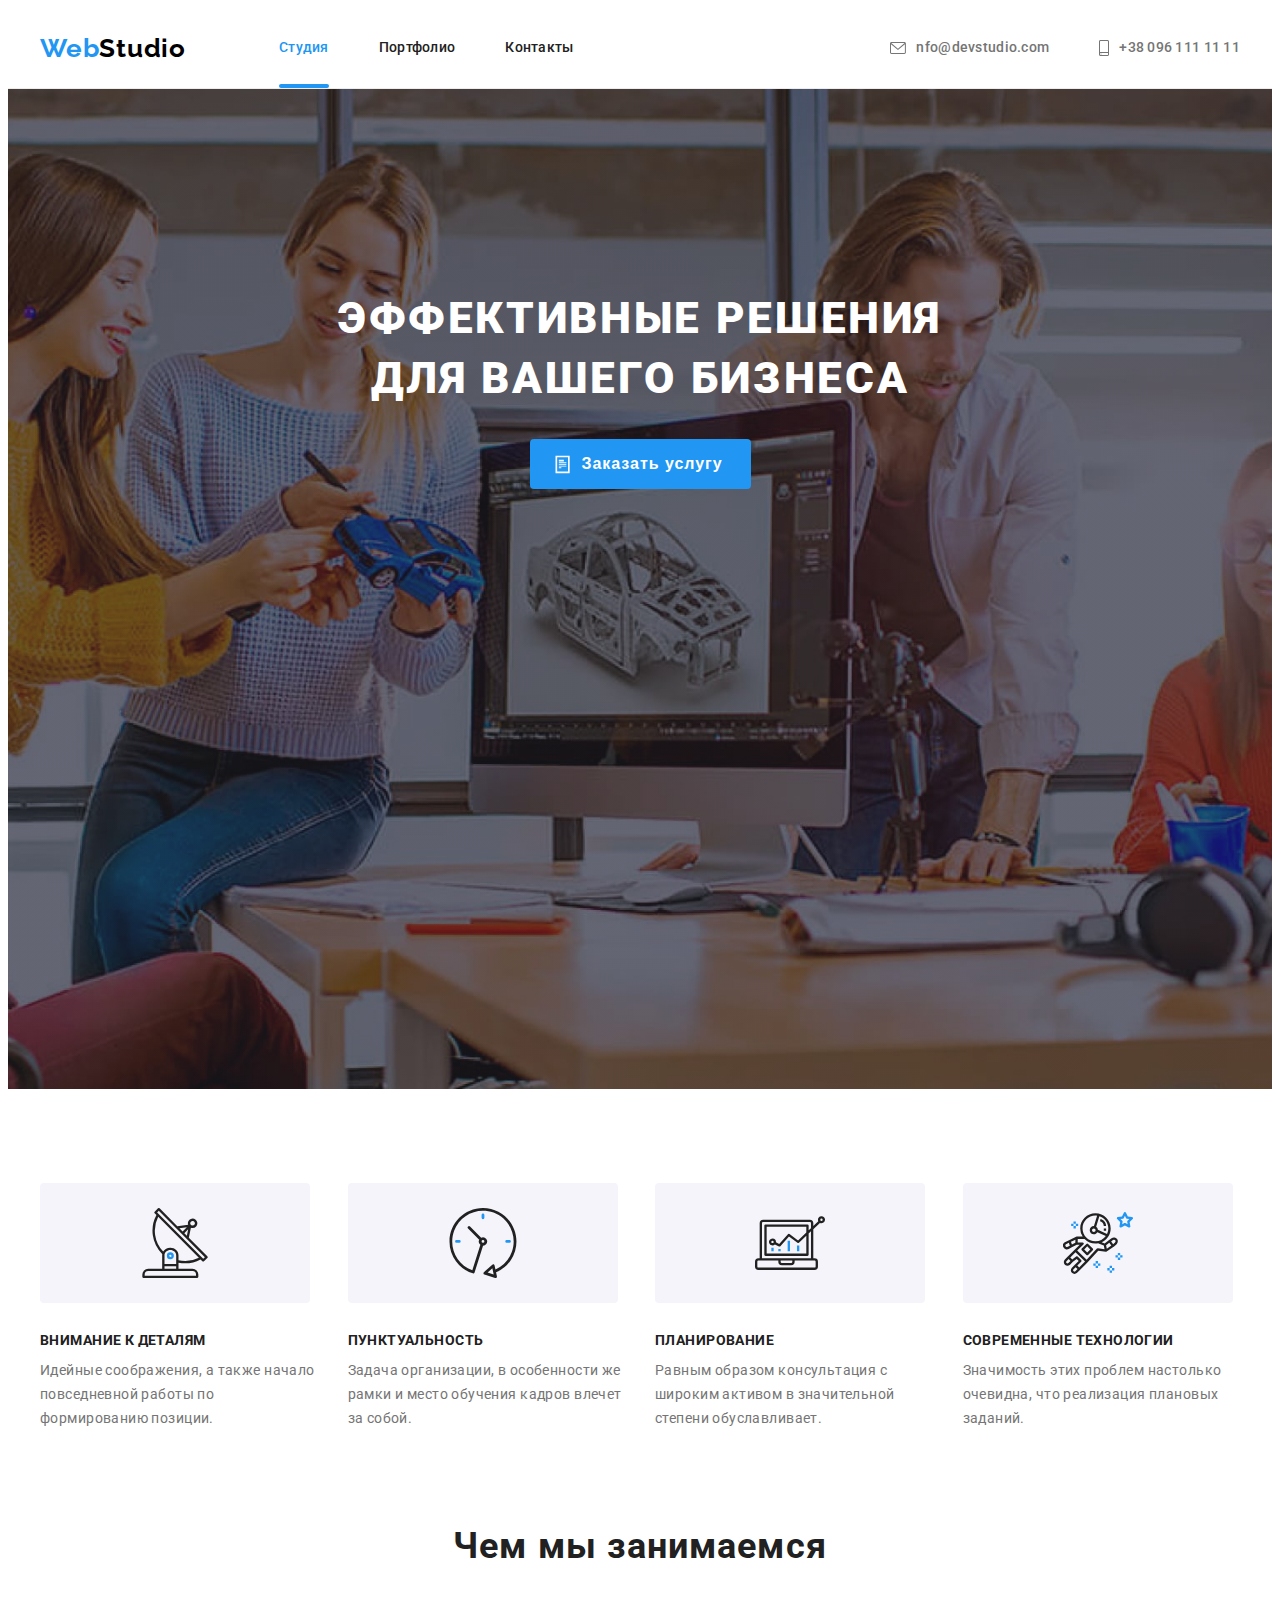
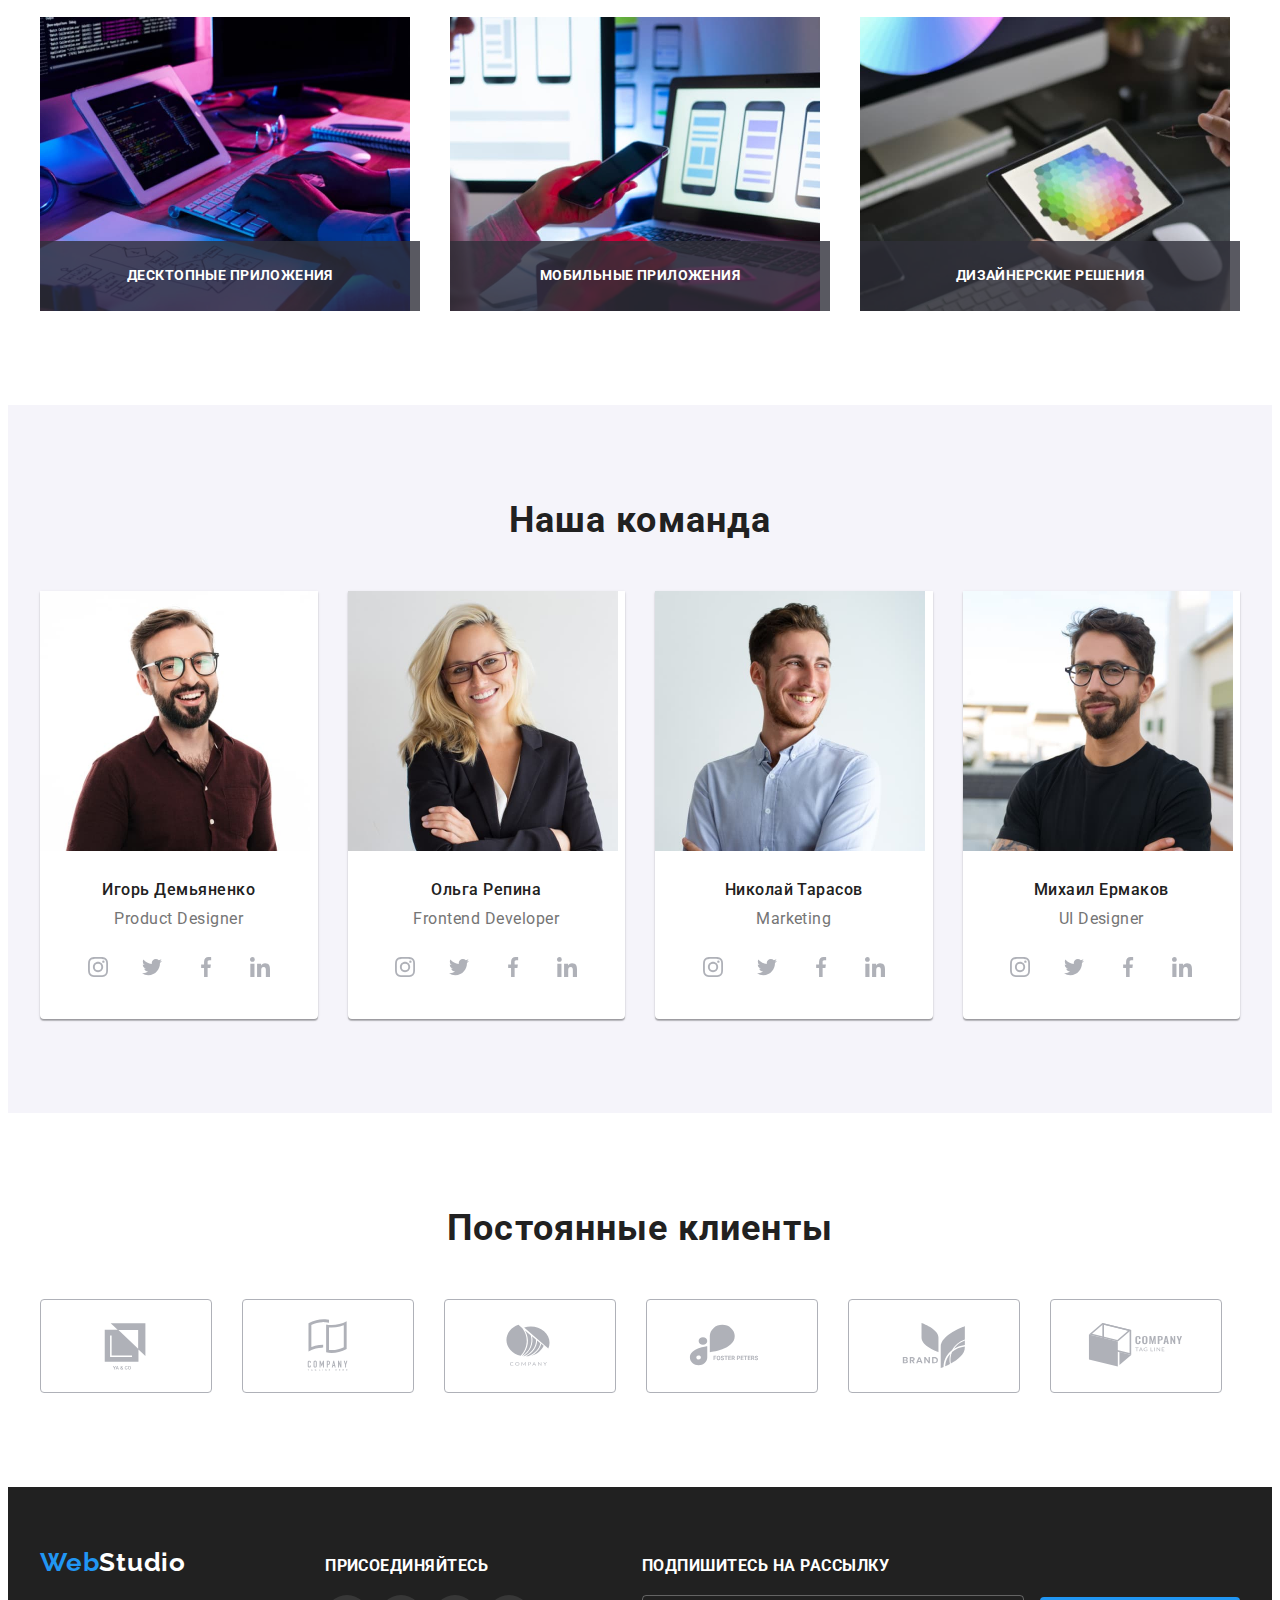
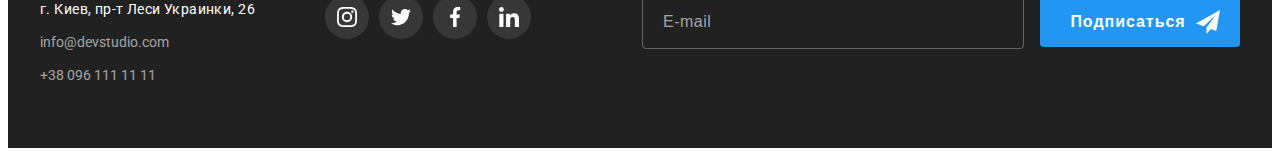
==== commit b2311e72: "исправил ошибки" ====
--- a/index.html
+++ b/index.html
@@ -9,8 +9,7 @@
     <link rel="preconnect" href="https://fonts.gstatic.com" crossorigin />
     <link rel="stylesheet" href="https://cdnjs.cloudflare.com/ajax/libs/modern-normalize/1.1.0/modern-normalize.min.css" integrity="sha512-wpPYUAdjBVSE4KJnH1VR1HeZfpl1ub8YT/NKx4PuQ5NmX2tKuGu6U/JRp5y+Y8XG2tV+wKQpNHVUX03MfMFn9Q==" crossorigin="anonymous" referrerpolicy="no-referrer" />
     <link href="https://fonts.googleapis.com/css2?family=Raleway:wght@700&family=Roboto:wght@400;500;700;900&display=swap" rel="stylesheet" />
-    <!-- <link rel="stylesheet" href="./css/styles.css" /> -->
-    <link rel="stylesheet" href="" />
+    <link rel="stylesheet" href="./css/main.min.css" />
   </head>
 
   <!-- *===================Работа 7========================= -->
@@ -20,7 +19,7 @@
     <header class="header">
       <div class="container header__container">
         <nav class="nav">
-          <a href="./index.html" class="logo logo-dark header__logo header__link" lang="en"><span class="header__accent">Web</span>Studio</a>
+          <a href="./index.html" class="logo logo-dark header__logo header__link" lang="en"><span class="logo__accent">Web</span>Studio</a>
           <ul class="list nav__list">
             <li class="nav__item">
               <a href="./index.html" class="link nav__link header__link header__link-current">Студия</a>
@@ -157,28 +156,28 @@
                 <!-- *Иконки соцсетей -->
                 <ul class="social list">
                   <li class="social__item">
-                    <a href="#" class="social__link link" target="_blank" rel="noopener noreferrer nofollow" aria-label="instagram">
+                    <a href="#" class="social__link social__link-light link" target="_blank" rel="noopener noreferrer nofollow" aria-label="instagram">
                       <svg class="social__icon" width="20" height="20">
                         <use href="./images/sprite.svg#instagram"></use>
                       </svg>
                     </a>
                   </li>
                   <li class="social__item">
-                    <a href="#" class="social__link link" target="_blank" rel="noopener noreferrer nofollow" aria-label="instagram">
+                    <a href="#" class="social__link social__link-light link" target="_blank" rel="noopener noreferrer nofollow" aria-label="instagram">
                       <svg class="social__icon" width="20" height="20">
                         <use href="./images/sprite.svg#twitter"></use>
                       </svg>
                     </a>
                   </li>
                   <li class="social__item">
-                    <a href="#" class="social__link link" target="_blank" rel="noopener noreferrer nofollow" aria-label="instagram">
+                    <a href="#" class="social__link social__link-light link" target="_blank" rel="noopener noreferrer nofollow" aria-label="instagram">
                       <svg class="social__icon" width="20" height="20">
                         <use href="./images/sprite.svg#facebook"></use>
                       </svg>
                     </a>
                   </li>
                   <li class="social__item">
-                    <a href="#" class="social__link link" target="_blank" rel="noopener noreferrer nofollow" aria-label="instagram">
+                    <a href="#" class="social__link social__link-light link" target="_blank" rel="noopener noreferrer nofollow" aria-label="instagram">
                       <svg class="social__icon" width="20" height="20">
                         <use href="./images/sprite.svg#linkedin"></use>
                       </svg>
@@ -194,28 +193,28 @@
                 <p class="team__descr" lang="en">Frontend Developer</p>
                 <ul class="social list">
                   <li class="social__item item">
-                    <a href="#" class="social__link link" target="_blank" rel="noopener noreferrer nofollow" aria-label="instagram">
+                    <a href="#" class="social__link social__link-light link" target="_blank" rel="noopener noreferrer nofollow" aria-label="instagram">
                       <svg class="social__icon" width="20" height="20">
                         <use href="./images/sprite.svg#instagram"></use>
                       </svg>
                     </a>
                   </li>
                   <li class="social__item item">
-                    <a href="#" class="social__link link" target="_blank" rel="noopener noreferrer nofollow" aria-label="instagram">
+                    <a href="#" class="social__link social__link-light link" target="_blank" rel="noopener noreferrer nofollow" aria-label="instagram">
                       <svg class="social__icon" width="20" height="20">
                         <use href="./images/sprite.svg#twitter"></use>
                       </svg>
                     </a>
                   </li>
                   <li class="social__item item">
-                    <a href="#" class="social__link link" target="_blank" rel="noopener noreferrer nofollow" aria-label="instagram">
+                    <a href="#" class="social__link social__link-light link" target="_blank" rel="noopener noreferrer nofollow" aria-label="instagram">
                       <svg class="social__icon" width="20" height="20">
                         <use href="./images/sprite.svg#facebook"></use>
                       </svg>
                     </a>
                   </li>
                   <li class="social__item item">
-                    <a href="#" class="social__link link" target="_blank" rel="noopener noreferrer nofollow" aria-label="instagram">
+                    <a href="#" class="social__link social__link-light link" target="_blank" rel="noopener noreferrer nofollow" aria-label="instagram">
                       <svg class="social__icon" width="20" height="20">
                         <use href="./images/sprite.svg#linkedin"></use>
                       </svg>
@@ -231,28 +230,28 @@
                 <p class="team__descr" lang="en">Marketing</p>
                 <ul class="social list">
                   <li class="social__item item">
-                    <a href="#" class="social__link link" target="_blank" rel="noopener noreferrer nofollow" aria-label="instagram">
+                    <a href="#" class="social__link social__link-light link" target="_blank" rel="noopener noreferrer nofollow" aria-label="instagram">
                       <svg class="social__icon" width="20" height="20">
                         <use href="./images/sprite.svg#instagram"></use>
                       </svg>
                     </a>
                   </li>
                   <li class="social__item item">
-                    <a href="#" class="social__link link" target="_blank" rel="noopener noreferrer nofollow" aria-label="instagram">
+                    <a href="#" class="social__link social__link-light link" target="_blank" rel="noopener noreferrer nofollow" aria-label="instagram">
                       <svg class="social__icon" width="20" height="20">
                         <use href="./images/sprite.svg#twitter"></use>
                       </svg>
                     </a>
                   </li>
                   <li class="social__item item">
-                    <a href="#" class="social__link link" target="_blank" rel="noopener noreferrer nofollow" aria-label="instagram">
+                    <a href="#" class="social__link social__link-light link" target="_blank" rel="noopener noreferrer nofollow" aria-label="instagram">
                       <svg class="social__icon" width="20" height="20">
                         <use href="./images/sprite.svg#facebook"></use>
                       </svg>
                     </a>
                   </li>
                   <li class="social__item item">
-                    <a href="#" class="social__link link" target="_blank" rel="noopener noreferrer nofollow" aria-label="instagram">
+                    <a href="#" class="social__link social__link-light link" target="_blank" rel="noopener noreferrer nofollow" aria-label="instagram">
                       <svg class="social__icon" width="20" height="20">
                         <use href="./images/sprite.svg#linkedin"></use>
                       </svg>
@@ -268,28 +267,28 @@
                 <p class="team__descr" lang="en">UI Designer</p>
                 <ul class="social list">
                   <li class="social__item item">
-                    <a href="#" class="social__link link" target="_blank" rel="noopener noreferrer nofollow" aria-label="instagram">
+                    <a href="#" class="social__link social__link-light link" target="_blank" rel="noopener noreferrer nofollow" aria-label="instagram">
                       <svg class="social__icon" width="20" height="20">
                         <use href="./images/sprite.svg#instagram"></use>
                       </svg>
                     </a>
                   </li>
                   <li class="social__item item">
-                    <a href="#" class="social__link link" target="_blank" rel="noopener noreferrer nofollow" aria-label="instagram">
+                    <a href="#" class="social__link social__link-light link" target="_blank" rel="noopener noreferrer nofollow" aria-label="instagram">
                       <svg class="social__icon" width="20" height="20">
                         <use href="./images/sprite.svg#twitter"></use>
                       </svg>
                     </a>
                   </li>
                   <li class="social__item item">
-                    <a href="#" class="social__link link" target="_blank" rel="noopener noreferrer nofollow" aria-label="instagram">
+                    <a href="#" class="social__link social__link-light link" target="_blank" rel="noopener noreferrer nofollow" aria-label="instagram">
                       <svg class="social__icon" width="20" height="20">
                         <use href="./images/sprite.svg#facebook"></use>
                       </svg>
                     </a>
                   </li>
                   <li class="social__item item">
-                    <a href="#" class="social__link link" target="_blank" rel="noopener noreferrer nofollow" aria-label="instagram">
+                    <a href="#" class="social__link social__link-light link" target="_blank" rel="noopener noreferrer nofollow" aria-label="instagram">
                       <svg class="social__icon" width="20" height="20">
                         <use href="./images/sprite.svg#linkedin"></use>
                       </svg>
@@ -297,69 +296,69 @@
                   </li>
                 </ul>
               </div>
+            </li>
+          </ul>
+        </div>
+      </section>
+
+      <!--* Постоянные клиенты -->
+      <section class="section client">
+        <div class="container">
+          <h2 class="title section__title">Постоянные клиенты</h2>
+          <ul class="client__list list">
+            <li class="client__item item">
+              <a href="#" class="link client__link" target="_blank" rel="noopener noreferrer nofollow" aria-label="yaco">
+                <svg class="client__icon" width="106" height="60">
+                  <use href="./images/sprite.svg#yaco"></use>
+                </svg>
+              </a>
+            </li>
+            <li class="client__item item">
+              <a href="#" class="link client__link" target="_blank" rel="noopener noreferrer nofollow" aria-label="tag line here">
+                <svg class="client__icon" width="106" height="60">
+                  <use href="./images/sprite.svg#here"></use>
+                </svg>
+              </a>
+            </li>
+            <li class="client__item item">
+              <a href="#" class="link client__link" target="_blank" rel="noopener noreferrer nofollow" aria-label="company">
+                <svg class="client__icon" width="106" height="60">
+                  <use href="./images/sprite.svg#company"></use>
+                </svg>
+              </a>
+            </li>
+            <li class="client__item item">
+              <a href="#" class="link client__link" target="_blank" rel="noopener noreferrer nofollow" aria-label="foster petters">
+                <svg class="client__icon" width="106" height="60">
+                  <use href="./images/sprite.svg#foster"></use>
+                </svg>
+              </a>
+            </li>
+            <li class="client__item item">
+              <a href="#" class="link client__link" target="_blank" rel="noopener noreferrer nofollow" aria-label="brand">
+                <svg class="client__icon" width="106" height="60">
+                  <use href="./images/sprite.svg#brand"></use>
+                </svg>
+              </a>
+            </li>
+            <li class="client__item item">
+              <a href="#" class="link client__link" target="_blank" rel="noopener noreferrer nofollow" aria-label="tag line">
+                <svg class="client__icon" width="106" height="60">
+                  <use href="./images/sprite.svg#tagline"></use>
+                </svg>
+              </a>
             </li>
           </ul>
         </div>
       </section>
     </main>
-
-    <!--* Постоянные клиенты -->
-    <section class="section client">
-      <div class="container">
-        <h2 class="title section__title">Постоянные клиенты</h2>
-        <ul class="client__list list">
-          <li class="client__item item">
-            <a href="#" class="link client__link" target="_blank" rel="noopener noreferrer nofollow" aria-label="yaco">
-              <svg class="client__icon" width="106" height="60">
-                <use href="./images/sprite.svg#yaco"></use>
-              </svg>
-            </a>
-          </li>
-          <li class="client__item item">
-            <a href="#" class="link client__link" target="_blank" rel="noopener noreferrer nofollow" aria-label="tag line here">
-              <svg class="client__icon" width="106" height="60">
-                <use href="./images/sprite.svg#here"></use>
-              </svg>
-            </a>
-          </li>
-          <li class="client__item item">
-            <a href="#" class="link client__link" target="_blank" rel="noopener noreferrer nofollow" aria-label="company">
-              <svg class="client__icon" width="106" height="60">
-                <use href="./images/sprite.svg#company"></use>
-              </svg>
-            </a>
-          </li>
-          <li class="client__item item">
-            <a href="#" class="link client__link" target="_blank" rel="noopener noreferrer nofollow" aria-label="foster petters">
-              <svg class="client__icon" width="106" height="60">
-                <use href="./images/sprite.svg#foster"></use>
-              </svg>
-            </a>
-          </li>
-          <li class="client__item item">
-            <a href="#" class="link client__link" target="_blank" rel="noopener noreferrer nofollow" aria-label="brand">
-              <svg class="client__icon" width="106" height="60">
-                <use href="./images/sprite.svg#brand"></use>
-              </svg>
-            </a>
-          </li>
-          <li class="client__item item">
-            <a href="#" class="link client__link" target="_blank" rel="noopener noreferrer nofollow" aria-label="tag line">
-              <svg class="client__icon" width="106" height="60">
-                <use href="./images/sprite.svg#tagline"></use>
-              </svg>
-            </a>
-          </li>
-        </ul>
-      </div>
-    </section>
 
     <!--*=====Футер=====-->
 
     <footer class="footer">
       <div class="container footer__container">
         <div>
-          <a href="./index.html" class="logo footer__logo link footer__link" lang="en"> <span class="accent">Web</span>Studio</a>
+          <a href="./index.html" class="logo footer__logo logo-light footer__link" lang="en"> <span class="logo__accent">Web</span>Studio</a>
           <address class="address">
             <ul class="list footer__list">
               <li class="footer__item">
@@ -378,28 +377,28 @@
           <p class="footer__slogan">Присоединяйтесь</p>
           <ul class="social list">
             <li class="join social__item item">
-              <a href="#" class="social__link join__link link" target="_blank" rel="noopener noreferrer nofollow" aria-label="instagram">
+              <a href="#" class="social__link social__link-dark link" target="_blank" rel="noopener noreferrer nofollow" aria-label="instagram">
                 <svg class="join__icon" width="20" height="20">
                   <use href="./images/sprite.svg#instagram"></use>
                 </svg>
               </a>
             </li>
             <li class="social__item item">
-              <a href="#" class="social__link join__link link" target="_blank" rel="noopener noreferrer nofollow" aria-label="instagram">
+              <a href="#" class="social__link social__link-dark link" target="_blank" rel="noopener noreferrer nofollow" aria-label="instagram">
                 <svg class="join__icon" width="20" height="20">
                   <use href="./images/sprite.svg#twitter"></use>
                 </svg>
               </a>
             </li>
             <li class="social__item item">
-              <a href="#" class="social__link join__link link" target="_blank" rel="noopener noreferrer nofollow" aria-label="instagram">
+              <a href="#" class="social__link social__link-dark link" target="_blank" rel="noopener noreferrer nofollow" aria-label="instagram">
                 <svg class="join__icon" width="20" height="20">
                   <use href="./images/sprite.svg#facebook"></use>
                 </svg>
               </a>
             </li>
             <li class="social__item item">
-              <a href="#" class="social__link join__link link" target="_blank" rel="noopener noreferrer nofollow" aria-label="instagram">
+              <a href="#" class="social__link social__link-dark link" target="_blank" rel="noopener noreferrer nofollow" aria-label="instagram">
                 <svg class="join__icon" width="20" height="20">
                   <use href="./images/sprite.svg#linkedin"></use>
                 </svg>
--- a/css/main.min.css
+++ b/css/main.min.css
@@ -0,0 +1 @@
+:root{--primary-background-color: #ffffff;--secondary-background-color: #f5f4fa;--hero-background-color: #2f303a;--branches-bg-color: rgba(47, 48, 58, 0.8);--modal-bg-color: rgba(0, 0, 0, 0.2);--title-color: #212121;--secondary-title-color: #ffffff;--text-color: #757575;--logo-color: #000000;--accent-color: #2196f3;--header-border-color: #ececec;--hero-hover-color: #188ce8;--footer-address-color: rgba(255, 255, 255, 0.6);--portf-btn-color: #f5f4fa;--portf-border-color: #eeeeee;--social-icon-color: #afb1b8;--social-icon-hover-color: #ffffff;--advant-icon-bg-color: #f5f4fa;--client-icon-border-color: #afb1b8;--footer-icon-bg-color: rgba(255, 255, 255, 0.1);--main-font: "Roboto", sans-serif;--accent-font: "Raleway", sans-serif;--hero-size: 44px;--title-size: 36px;--subtitle-size: 18px;--note-size: 16px;--text-size: 14px;--hero-weight: 900;--head-weight: 700;--secondary-weight: 500;--main-weight: 400;--timing-function: cubic-bezier(0.4, 0, 0.2, 1)}h1,h2,h3,h4,li,ul,p{margin-top:0;margin-bottom:0}a{text-decoration:none}img{display:block;max-width:100%;height:auto}.backdrop{position:fixed;top:0;left:0;width:100%;height:100%;background-color:var(--modal-bg-color);-webkit-transition:visibility 500ms var(--timing-function),opacity 500ms var(--timing-function);transition:visibility 500ms var(--timing-function),opacity 500ms var(--timing-function)}.backdrop.is-hidden{opacity:0;visibility:hidden;pointer-events:none}.modal{position:absolute;top:50%;left:50%;display:-webkit-box;display:-ms-flexbox;display:flex;-webkit-box-orient:vertical;-webkit-box-direction:normal;-ms-flex-direction:column;flex-direction:column;-webkit-transform:translate(-50%, -50%);transform:translate(-50%, -50%);-webkit-transition:opacity 500ms var(--timing-function),-webkit-transform 500ms var(--timing-function);transition:opacity 500ms var(--timing-function),-webkit-transform 500ms var(--timing-function);transition:opacity 500ms var(--timing-function),transform 500ms var(--timing-function);transition:opacity 500ms var(--timing-function),transform 500ms var(--timing-function),-webkit-transform 500ms var(--timing-function);width:528px;min-height:581px;padding:40px 40px;-webkit-box-shadow:0px 1px 3px rgba(0,0,0,.12),0px 1px 1px rgba(0,0,0,.14),0px 2px 1px rgba(0,0,0,.2);box-shadow:0px 1px 3px rgba(0,0,0,.12),0px 1px 1px rgba(0,0,0,.14),0px 2px 1px rgba(0,0,0,.2);border-radius:4px;background-color:var(--primary-background-color)}.backdrop.is-hidden>.modal-wrapper{opacity:0;-webkit-transform:translate(-50%, 100%) scale(0.3);transform:translate(-50%, 100%) scale(0.3)}.modal__close{position:absolute;top:8px;right:8px;display:-webkit-box;display:-ms-flexbox;display:flex;-webkit-box-align:center;-ms-flex-align:center;align-items:center;-webkit-box-pack:center;-ms-flex-pack:center;justify-content:center;padding:0;width:30px;height:30px;cursor:pointer;border:1px solid rgba(0,0,0,.1);border-radius:50%;background-color:var(--secondary-background-color);-webkit-transition:fill 250ms var(--timing-function),border 250ms var(--timing-function);transition:fill 250ms var(--timing-function),border 250ms var(--timing-function)}.modal__close:hover,.modal__close:focus{fill:var(--accent-color);border:2px solid var(--accent-color);outline:2px solid var(--accent-color);background-color:var(--primary-background-color)}.modal__form{display:-webkit-box;display:-ms-flexbox;display:flex;-webkit-box-orient:vertical;-webkit-box-direction:normal;-ms-flex-direction:column;flex-direction:column}.modal__label{position:relative;color:var(--title-color)}.modal__title{display:-webkit-inline-box;display:-ms-inline-flexbox;display:inline-flex;-webkit-box-pack:center;-ms-flex-pack:center;justify-content:center;margin-bottom:12px;font-weight:700;font-size:20px;line-height:1.15;letter-spacing:.03em;color:#212121}.label__input{width:100%;height:40px;margin-bottom:10px;border:1px solid rgba(33,33,33,.2);border-radius:4px;padding-left:40px;-webkit-transition:border-color 300ms var(--timing-function),outline 300ms var(--timing-function);transition:border-color 300ms var(--timing-function),outline 300ms var(--timing-function)}.modal__label:hover .label__input{border-color:var(--accent-color)}.label__input:focus{border-color:var(--accent-color);outline:1px solid var(--accent-color)}.label__icon{position:absolute;top:45%;left:3%;fill:currentColor;-webkit-transition:fill 300ms var(--timing-function);transition:fill 300ms var(--timing-function)}.modal__label:hover .label__icon{fill:var(--accent-color)}.label__input:focus+.label__icon{fill:var(--accent-color)}.label__name{display:inline-block;margin-bottom:4px;font-weight:400;font-size:12px;line-height:1.15;letter-spacing:.01em;color:var(--text-color)}.label__feedback{padding:12px 16px;resize:none;width:100%;height:120px;margin-bottom:20px;border:1px solid rgba(33,33,33,.2);border-radius:4px;-webkit-transition:border-color 300ms var(--timing-function),outline 300ms var(--timing-function);transition:border-color 300ms var(--timing-function),outline 300ms var(--timing-function)}.label__feedback::-webkit-input-placeholder{font-weight:400;font-size:12px;line-height:1.15;letter-spacing:.01em;color:rgba(117,117,117,.5)}.label__feedback::-moz-placeholder{font-weight:400;font-size:12px;line-height:1.15;letter-spacing:.01em;color:rgba(117,117,117,.5)}.label__feedback:-ms-input-placeholder{font-weight:400;font-size:12px;line-height:1.15;letter-spacing:.01em;color:rgba(117,117,117,.5)}.label__feedback::-ms-input-placeholder{font-weight:400;font-size:12px;line-height:1.15;letter-spacing:.01em;color:rgba(117,117,117,.5)}.label__feedback::placeholder{font-weight:400;font-size:12px;line-height:1.15;letter-spacing:.01em;color:rgba(117,117,117,.5)}.label__feedback:focus{border-color:var(--accent-color);outline:1px solid var(--accent-color)}.modal__label:hover .label__feedback{border-color:var(--accent-color)}.modal__checkbox{display:-webkit-inline-box;display:-ms-inline-flexbox;display:inline-flex;-webkit-box-align:center;-ms-flex-align:center;align-items:center;-webkit-box-pack:center;-ms-flex-pack:center;justify-content:center;margin-bottom:30px;cursor:pointer}.checkbox__icon{margin-right:8px;border:2px solid var(--title-color);border-radius:4px;width:18px;height:18px;fill:#fff;-webkit-transition:background-color 250ms var(--timing-function),border-color 300ms var(--timing-function);transition:background-color 250ms var(--timing-function),border-color 300ms var(--timing-function)}.checkbox__label:hover .checkbox__icon{border-color:var(--accent-color)}.checkbox__input:hover+.checkbox__icon{border-color:var(--accent-color)}.checkbox__input:checked+.checkbox__icon{border-color:var(--accent-color);background-color:var(--accent-color)}.checkbox__text{margin-right:5px;font-weight:400;font-size:14px;line-height:1.71;letter-spacing:.03em;color:#757575}.checkbox__link{position:relative;font-weight:400;font-size:14px;line-height:1.71;letter-spacing:.03em;color:#2196f3}.checkbox__link::before{position:absolute;content:"";width:100%;height:1px;top:85%;background-color:var(--accent-color)}.modal__submit{position:relative;overflow:hidden;display:-webkit-box;display:-ms-flexbox;display:flex;-webkit-box-align:center;-ms-flex-align:center;align-items:center;-webkit-box-pack:center;-ms-flex-pack:center;justify-content:center;margin:0 auto;padding:10px 28px 10px 28px;min-width:200px;font-weight:var(--head-weight);font-size:var(--note-size);line-height:1.88;letter-spacing:.06em;color:var(--secondary-title-color);background-color:var(--accent-color);-webkit-transition:background-color 250ms var(--timing-function),-webkit-box-shadow 250ms var(--timing-function);transition:background-color 250ms var(--timing-function),-webkit-box-shadow 250ms var(--timing-function);transition:background-color 250ms var(--timing-function),box-shadow 250ms var(--timing-function);transition:background-color 250ms var(--timing-function),box-shadow 250ms var(--timing-function),-webkit-box-shadow 250ms var(--timing-function)}.modal__submit:hover{background-color:var(--hero-hover-color);-webkit-box-shadow:0px 3px 1px rgba(0,0,10,.2),0px 1px 2px rgba(0,0,10,.28),0px 2px 2px rgba(0,0,10,.32);box-shadow:0px 3px 1px rgba(0,0,10,.2),0px 1px 2px rgba(0,0,10,.28),0px 2px 2px rgba(0,0,10,.32)}.social{display:-webkit-box;display:-ms-flexbox;display:flex;-webkit-box-pack:center;-ms-flex-pack:center;justify-content:center;-webkit-box-align:center;-ms-flex-align:center;align-items:center}.social__link{display:-webkit-box;display:-ms-flexbox;display:flex;-webkit-box-pack:center;-ms-flex-pack:center;justify-content:center;-webkit-box-align:center;-ms-flex-align:center;align-items:center;width:44px;height:44px;border-radius:50%;-webkit-transition:background-color 250ms cubic-bezier(0.4, 0, 0.2, 1);transition:background-color 250ms cubic-bezier(0.4, 0, 0.2, 1)}.social__link:hover,.social__link:focus{background-color:var(--accent-color)}.social__item+.social__item{margin-left:10px}.social__icon{fill:var(--social-icon-color);-webkit-transition:fill 250ms cubic-bezier(0.4, 0, 0.2, 1);transition:fill 250ms cubic-bezier(0.4, 0, 0.2, 1)}.social__link:hover .social__icon,.social__link:focus .social__icon{fill:var(--social-icon-hover-color)}.social__link-light{background-color:var(--primary-background-color)}.social__link-dark{background-color:var(--footer-icon-bg-color)}.join__icon{fill:var(--secondary-title-color)}.form-inner{display:-webkit-box;display:-ms-flexbox;display:flex;-webkit-box-orient:vertical;-webkit-box-direction:normal;-ms-flex-direction:column;flex-direction:column;margin-left:auto}.form-inner__slogan{display:block;margin-bottom:20px;font-family:var(--main-font);font-weight:var(--head-weight);line-height:1.14;letter-spacing:.03em;text-transform:uppercase;color:var(--secondary-title-color)}.form-footer__label{margin-right:12px}.form-footer__input{min-width:358px;min-height:50px;padding-left:20px;background-color:rgba(0,0,0,0);font-weight:var(--main-weight);font-size:var(--note-size);line-height:1.25px;letter-spacing:.03em;cursor:pointer;border:1px solid rgba(255,255,255,.3);border-radius:4px;color:rgba(255,255,255,.6);-webkit-transition:border 250ms var(--timing-function);transition:border 250ms var(--timing-function)}.form-footer__input:hover{border:2px solid rgba(255,255,255,.7)}.form-footer__input::-webkit-input-placeholder{font-weight:var(--main-weight);font-size:var(--note-size);line-height:1.25px;letter-spacing:.03em;color:rgba(255,255,255,.6)}.form-footer__input::-moz-placeholder{font-weight:var(--main-weight);font-size:var(--note-size);line-height:1.25px;letter-spacing:.03em;color:rgba(255,255,255,.6)}.form-footer__input:-ms-input-placeholder{font-weight:var(--main-weight);font-size:var(--note-size);line-height:1.25px;letter-spacing:.03em;color:rgba(255,255,255,.6)}.form-footer__input::-ms-input-placeholder{font-weight:var(--main-weight);font-size:var(--note-size);line-height:1.25px;letter-spacing:.03em;color:rgba(255,255,255,.6)}.form-footer__input::placeholder{font-weight:var(--main-weight);font-size:var(--note-size);line-height:1.25px;letter-spacing:.03em;color:rgba(255,255,255,.6)}.form-footer__button{position:relative;display:inline-block;overflow:hidden;-webkit-box-align:center;-ms-flex-align:center;align-items:center;-webkit-box-pack:center;-ms-flex-pack:center;justify-content:center;padding:10px 52px 10px 28px;min-width:200px;font-weight:var(--head-weight);font-size:var(--note-size);line-height:1.88;letter-spacing:.06em;color:var(--secondary-title-color);background-color:var(--accent-color);-webkit-transition:background-color 350ms var(--timing-function),-webkit-box-shadow 350ms var(--timing-function);transition:background-color 350ms var(--timing-function),-webkit-box-shadow 350ms var(--timing-function);transition:background-color 350ms var(--timing-function),box-shadow 350ms var(--timing-function);transition:background-color 350ms var(--timing-function),box-shadow 350ms var(--timing-function),-webkit-box-shadow 350ms var(--timing-function)}.form-footer__button:hover,.form-footer__button:focus{background-color:var(--hero-hover-color);-webkit-box-shadow:0px 0px 4px 1px rgba(176,206,252,.5);box-shadow:0px 0px 4px 1px rgba(176,206,252,.5)}.form-footer__icon{position:absolute;top:50%;left:84%;-webkit-transform:translate(-50%, -50%);transform:translate(-50%, -50%);-webkit-transition:-webkit-transform 350ms var(--timing-function);transition:-webkit-transform 350ms var(--timing-function);transition:transform 350ms var(--timing-function);transition:transform 350ms var(--timing-function), -webkit-transform 350ms var(--timing-function);fill:var(--secondary-title-color)}.form-footer__button:hover .form-footer__icon,.form-footer__button:focus .form-footer__icon{-webkit-transform:translate(165%, -215%);transform:translate(165%, -215%)}.logo{font-family:var(--accent-font);font-weight:var(--head-weight);font-size:26px;line-height:1.19;letter-spacing:.03em}.logo-dark{color:var(--logo-color)}.logo-light{color:var(--primary-background-color)}.logo__accent{color:var(--accent-color)}body{font-family:var(--main-font);font-style:normal;color:var(--text-color);background-color:var(--primary-background-color)}.container{margin:0 auto;max-width:1200px;padding-left:15px;padding-right:15px}.section{padding-top:94px;padding-bottom:94px}.section__list{display:-webkit-box;display:-ms-flexbox;display:flex;-ms-flex-wrap:wrap;flex-wrap:wrap;margin-left:-30px}.link{font-size:14px;color:var(--title-color)}.list{padding-left:0;list-style:none}.button{font-style:inherit;cursor:pointer;border:none;border-radius:4px}.title{font-size:var(--title-size);line-height:1.17;letter-spacing:.03em;text-align:center;color:var(--title-color)}.section__title{margin-bottom:50px}.header{border-bottom:1px solid var(--header-border-color)}.header__logo{padding-top:24px;padding-bottom:24px}.header__container{display:-webkit-box;display:-ms-flexbox;display:flex}.nav__link{position:relative;display:block;font-weight:var(--secondary-weight);line-height:1.14;letter-spacing:.02em}.nav__link::before{position:absolute;bottom:0;left:0;content:"";width:100%;height:4px;background-color:var(--accent-color);border-radius:2px;-webkit-transform:scaleX(0);transform:scaleX(0);-webkit-transform-origin:0 0;transform-origin:0 0;-webkit-transition:-webkit-transform 250ms var(--timing-function);transition:-webkit-transform 250ms var(--timing-function);transition:transform 250ms var(--timing-function);transition:transform 250ms var(--timing-function), -webkit-transform 250ms var(--timing-function)}.nav__link:hover::before{-webkit-transform:scaleX(1);transform:scaleX(1)}.nav__link:focus::before{-webkit-transform:scaleX(1);transform:scaleX(1)}.header__link{-webkit-transition:color 250ms var(--timing-function);transition:color 250ms var(--timing-function)}.header__link:hover,.header__link:focus{color:var(--accent-color)}.header__link-current{color:var(--accent-color)}.header__link-current::after{position:absolute;bottom:0;left:0;content:"";width:100%;height:4px;background-color:var(--accent-color);border-radius:2px}.header__contacts{display:-webkit-box;display:-ms-flexbox;display:flex;-webkit-box-align:center;-ms-flex-align:center;align-items:center;font-weight:var(--secondary-weight);line-height:1.14;letter-spacing:.02em;color:var(--text-color);-webkit-transition:color 250ms cubic-bezier(0.4, 0, 0.2, 1);transition:color 250ms cubic-bezier(0.4, 0, 0.2, 1)}.nav{display:-webkit-box;display:-ms-flexbox;display:flex;-webkit-box-align:center;-ms-flex-align:center;align-items:center}.nav__list{display:-webkit-box;display:-ms-flexbox;display:flex;-webkit-box-align:center;-ms-flex-align:center;align-items:center}.nav__address{display:-webkit-box;display:-ms-flexbox;display:flex;-webkit-box-align:center;-ms-flex-align:center;align-items:center}.nav__link{padding-top:32px;padding-bottom:32px}.nav__list{margin-left:93px}.nav__item:not(:last-child){margin-right:50px}.header__contacts{padding-top:32px;padding-bottom:32px}.address__item:not(:last-child){margin-right:50px}.address{margin-left:auto}.header__icon{margin-right:10px;fill:currentColor}.header__contacts:hover .header__icon{fill:currentColor}.header__contacts:focus .header__icon{fill:currentColor}.hero{margin:0 auto;padding-top:200px;padding-bottom:200px;background-color:var(--hero-background-color);background-image:-webkit-gradient(linear, left top, right top, from(rgba(47, 48, 58, 0.4)), to(rgba(47, 48, 58, 0.4))),url(../images/bground.jpg);background-image:linear-gradient(to right, rgba(47, 48, 58, 0.4), rgba(47, 48, 58, 0.4)),url(../images/bground.jpg);max-width:1600px;height:600px;background-size:cover;background-position:center}.hero__title{margin:0 auto 30px;text-align:center;width:696px;font-weight:var(--hero-weight);font-size:var(--hero-size);line-height:1.36;letter-spacing:.06em;text-transform:uppercase;color:var(--secondary-title-color)}.hero__button{position:relative;overflow:hidden;display:-webkit-box;display:-ms-flexbox;display:flex;-webkit-box-align:center;-ms-flex-align:center;align-items:center;-webkit-box-pack:center;-ms-flex-pack:center;justify-content:center;margin:0 auto;padding:10px 28px 10px 52px;min-width:200px;font-weight:var(--head-weight);font-size:var(--note-size);line-height:1.88;letter-spacing:.06em;color:var(--secondary-title-color);background-color:var(--accent-color);-webkit-transition:background-color 250ms var(--timing-function);transition:background-color 250ms var(--timing-function)}.hero__button:hover,.hero__button:focus{background-color:var(--hero-hover-color)}.hero__icon{position:absolute;top:50%;left:15%;-webkit-transform:translate(-50%, -50%);transform:translate(-50%, -50%);-webkit-transition:-webkit-transform 250ms var(--timing-function);transition:-webkit-transform 250ms var(--timing-function);transition:transform 250ms var(--timing-function);transition:transform 250ms var(--timing-function), -webkit-transform 250ms var(--timing-function);fill:var(--secondary-title-color)}.hero__button:hover .hero__icon{-webkit-transform:translate(-55%, -195%);transform:translate(-55%, -195%)}.hero__icon-hovered{position:absolute;top:50%;left:15%;-webkit-transform:translate(-54%, 90%);transform:translate(-54%, 90%);-webkit-transition:-webkit-transform 250ms var(--timing-function);transition:-webkit-transform 250ms var(--timing-function);transition:transform 250ms var(--timing-function);transition:transform 250ms var(--timing-function), -webkit-transform 250ms var(--timing-function);fill:var(--secondary-title-color)}.hero__button:hover .hero__icon-hovered{-webkit-transform:translate(-55%, -50%);transform:translate(-55%, -50%)}.advant__inner{display:-webkit-box;display:-ms-flexbox;display:flex;-webkit-box-align:center;-ms-flex-align:center;align-items:center;-webkit-box-pack:center;-ms-flex-pack:center;justify-content:center;margin-bottom:30px;width:270px;height:120px;background-color:var(--advant-icon-bg-color);border-radius:4px}.advant__title{margin-bottom:10px;font-weight:var(--head-weight);font-size:var(--text-size);line-height:1.14;text-transform:uppercase;letter-spacing:.03em;color:var(--title-color)}.advant__item{min-width:270px;-ms-flex-preferred-size:calc(25% - 30px);flex-basis:calc(25% - 30px);margin-left:30px}.advant__text{font-size:var(--text-size);line-height:1.71;letter-spacing:.03em}.branches{padding-top:0}.brunches__text-inner{display:-webkit-box;display:-ms-flexbox;display:flex;position:absolute;width:100%;height:70px;-webkit-box-pack:center;-ms-flex-pack:center;justify-content:center;-webkit-box-align:center;-ms-flex-align:center;align-items:center;bottom:0px;background:var(--branches-bg-color)}.brunches__text{display:inline-block;font-weight:var(--head-weight);font-size:var(--text-size);line-height:1.14;letter-spacing:.03em;text-transform:uppercase;color:var(--secondary-title-color)}.branches__item{position:relative;min-width:270px;-ms-flex-preferred-size:calc(33.3333333333% - 30px);flex-basis:calc(33.3333333333% - 30px);margin-left:30px}.team{background-color:var(--secondary-background-color)}.team__item{min-width:270px;-ms-flex-preferred-size:calc(25% - 30px);flex-basis:calc(25% - 30px);margin-left:30px;-webkit-box-shadow:0px 1px 3px rgba(0,0,0,.12),0px 1px 1px rgba(0,0,0,.14),0px 2px 1px rgba(0,0,0,.2);box-shadow:0px 1px 3px rgba(0,0,0,.12),0px 1px 1px rgba(0,0,0,.14),0px 2px 1px rgba(0,0,0,.2);border-radius:0px 0px 4px 4px;background-color:var(--primary-background-color)}.team__info{padding-top:30px;padding-bottom:30px}.team__name{margin-bottom:10px;font-weight:var(--secondary-weight);font-size:var(--note-size);line-height:1.18;letter-spacing:.03em;text-align:center;color:var(--title-color)}.team__descr{margin-bottom:16px;font-size:var(--note-size);line-height:1.18;letter-spacing:.03em;text-align:center;color:var(--text-color)}.client__list{display:-webkit-box;display:-ms-flexbox;display:flex;gap:30px}.client__link{display:-webkit-box;display:-ms-flexbox;display:flex;-webkit-box-pack:center;-ms-flex-pack:center;justify-content:center;-webkit-box-align:center;-ms-flex-align:center;align-items:center;width:170px;height:92px;border:1px solid var(--social-icon-color);fill:var(--social-icon-color);border-radius:4px;-webkit-transition:border 250ms cubic-bezier(0.4, 0, 0.2, 1);transition:border 250ms cubic-bezier(0.4, 0, 0.2, 1)}.client__link:hover,.client__link:focus{border-color:var(--accent-color)}.client__icon{-webkit-transition:fill 250ms cubic-bezier(0.4, 0, 0.2, 1);transition:fill 250ms cubic-bezier(0.4, 0, 0.2, 1)}.client__link:hover .client__icon,.client__link:focus .client__icon{fill:var(--accent-color)}.footer{padding-top:60px;padding-bottom:60px;background-color:var(--title-color)}.footer__container{display:-webkit-box;display:-ms-flexbox;display:flex;-webkit-box-align:baseline;-ms-flex-align:baseline;align-items:baseline}.footer__logo{display:block;margin-bottom:20px}.footer__item:not(:last-child){display:block;margin-bottom:9px}.address{font-style:inherit}.footer__address{line-height:1.71;letter-spacing:.03em;color:var(--primary-background-color)}.footer__contacts{line-height:1.71;color:var(--footer-address-color)}.footer__link{-webkit-transition:color 250ms cubic-bezier(0.4, 0, 0.2, 1);transition:color 250ms cubic-bezier(0.4, 0, 0.2, 1)}.footer__link:hover,.footer__link:focus{color:var(--accent-color)}.footer__inner{display:block;width:206px;margin-left:70px}.footer__slogan{margin-bottom:20px;font-family:var(--main-font);font-weight:var(--head-weight);line-height:1.14;letter-spacing:.03em;text-transform:uppercase;color:var(--secondary-title-color)}.filter__btn{padding:6px 22px;font-weight:var(--secondary-weight);font-size:var(--note-size);line-height:1.62;text-align:center;letter-spacing:.03em;color:var(--title-color);background-color:var(--secondary-background-color);-webkit-transition:color 250ms var(--timing-function),background-color 250ms var(--timing-function),-webkit-box-shadow 250ms var(--timing-function);transition:color 250ms var(--timing-function),background-color 250ms var(--timing-function),-webkit-box-shadow 250ms var(--timing-function);transition:color 250ms var(--timing-function),background-color 250ms var(--timing-function),box-shadow 250ms var(--timing-function);transition:color 250ms var(--timing-function),background-color 250ms var(--timing-function),box-shadow 250ms var(--timing-function),-webkit-box-shadow 250ms var(--timing-function)}.filter__btn:hover,.filter__btn:focus{background-color:var(--accent-color);color:var(--primary-background-color);-webkit-box-shadow:0px 3px 1px rgba(0,0,0,.1),0px 1px 2px rgba(0,0,0,.08),0px 2px 2px rgba(0,0,0,.12);box-shadow:0px 3px 1px rgba(0,0,0,.1),0px 1px 2px rgba(0,0,0,.08),0px 2px 2px rgba(0,0,0,.12)}.filter__btn:focus{outline:2px solid rgba(29,28,28,.521)}.filter__btn-current{color:var(--portf-btn-color);background-color:var(--accent-color)}.filter__list{margin-bottom:50px;display:-webkit-box;display:-ms-flexbox;display:flex;-webkit-box-pack:center;-ms-flex-pack:center;justify-content:center;-ms-flex-wrap:wrap;flex-wrap:wrap}.filter__item:not(:last-child){margin-right:8px}.cards__list{display:-webkit-box;display:-ms-flexbox;display:flex;-webkit-box-pack:center;-ms-flex-pack:center;justify-content:center;-ms-flex-wrap:wrap;flex-wrap:wrap;gap:30px}.cards__item{-webkit-transition:-webkit-box-shadow 250ms var(--timing-function);transition:-webkit-box-shadow 250ms var(--timing-function);transition:box-shadow 250ms var(--timing-function);transition:box-shadow 250ms var(--timing-function), -webkit-box-shadow 250ms var(--timing-function)}.cards__item:hover{-webkit-box-shadow:0px 1px 1px rgba(0,0,0,.12),0px 4px 4px rgba(0,0,0,.06),1px 4px 6px rgba(0,0,0,.16);box-shadow:0px 1px 1px rgba(0,0,0,.12),0px 4px 4px rgba(0,0,0,.06),1px 4px 6px rgba(0,0,0,.16)}.cards__link{display:block;-webkit-transition:-webkit-box-shadow 250ms var(--timing-function);transition:-webkit-box-shadow 250ms var(--timing-function);transition:box-shadow 250ms var(--timing-function);transition:box-shadow 250ms var(--timing-function), -webkit-box-shadow 250ms var(--timing-function)}.cards__link:focus{outline:2px solid rgba(29,28,28,.274);-webkit-box-shadow:0px 1px 1px rgba(0,0,0,.12),0px 4px 4px rgba(0,0,0,.06),1px 4px 6px rgba(0,0,0,.16);box-shadow:0px 1px 1px rgba(0,0,0,.12),0px 4px 4px rgba(0,0,0,.06),1px 4px 6px rgba(0,0,0,.16)}.cards__name{margin-bottom:4px;font-weight:var(--head-weight);font-size:var(--subtitle-size);line-height:2;letter-spacing:.03em;color:var(--title-color)}.cards__descr{font-size:var(--note-size);line-height:1.87;letter-spacing:.03em;color:var(--text-color)}.cards__border{padding-top:20px;padding-bottom:20px;padding-left:24px;padding-right:24px;border:1px solid var(--portf-border-color)}.cards__dropdown{position:relative;overflow:hidden}.dropdown__text-hover{position:absolute;left:0;top:0;width:370px;height:294px;padding:63px 24px;font-weight:400;font-size:18px;line-height:1.56;color:#fff;background:rgba(33,150,243,.9);-webkit-transform:translateY(102%);transform:translateY(102%);-webkit-transition:-webkit-transform 250ms var(--timing-function);transition:-webkit-transform 250ms var(--timing-function);transition:transform 250ms var(--timing-function);transition:transform 250ms var(--timing-function), -webkit-transform 250ms var(--timing-function)}.cards__item:hover .dropdown__text-hover{-webkit-transform:translateY(0);transform:translateY(0)}.cards__link:focus .dropdown__text-hover{-webkit-transform:translateY(0);transform:translateY(0)}.visually-hidden{position:absolute;white-space:nowrap;width:1px;height:1px;overflow:hidden;border:0;padding:0;clip:rect(0 0 0 0);-webkit-clip-path:inset(50%);clip-path:inset(50%);margin:-1px}/*# sourceMappingURL=main.min.css.map */